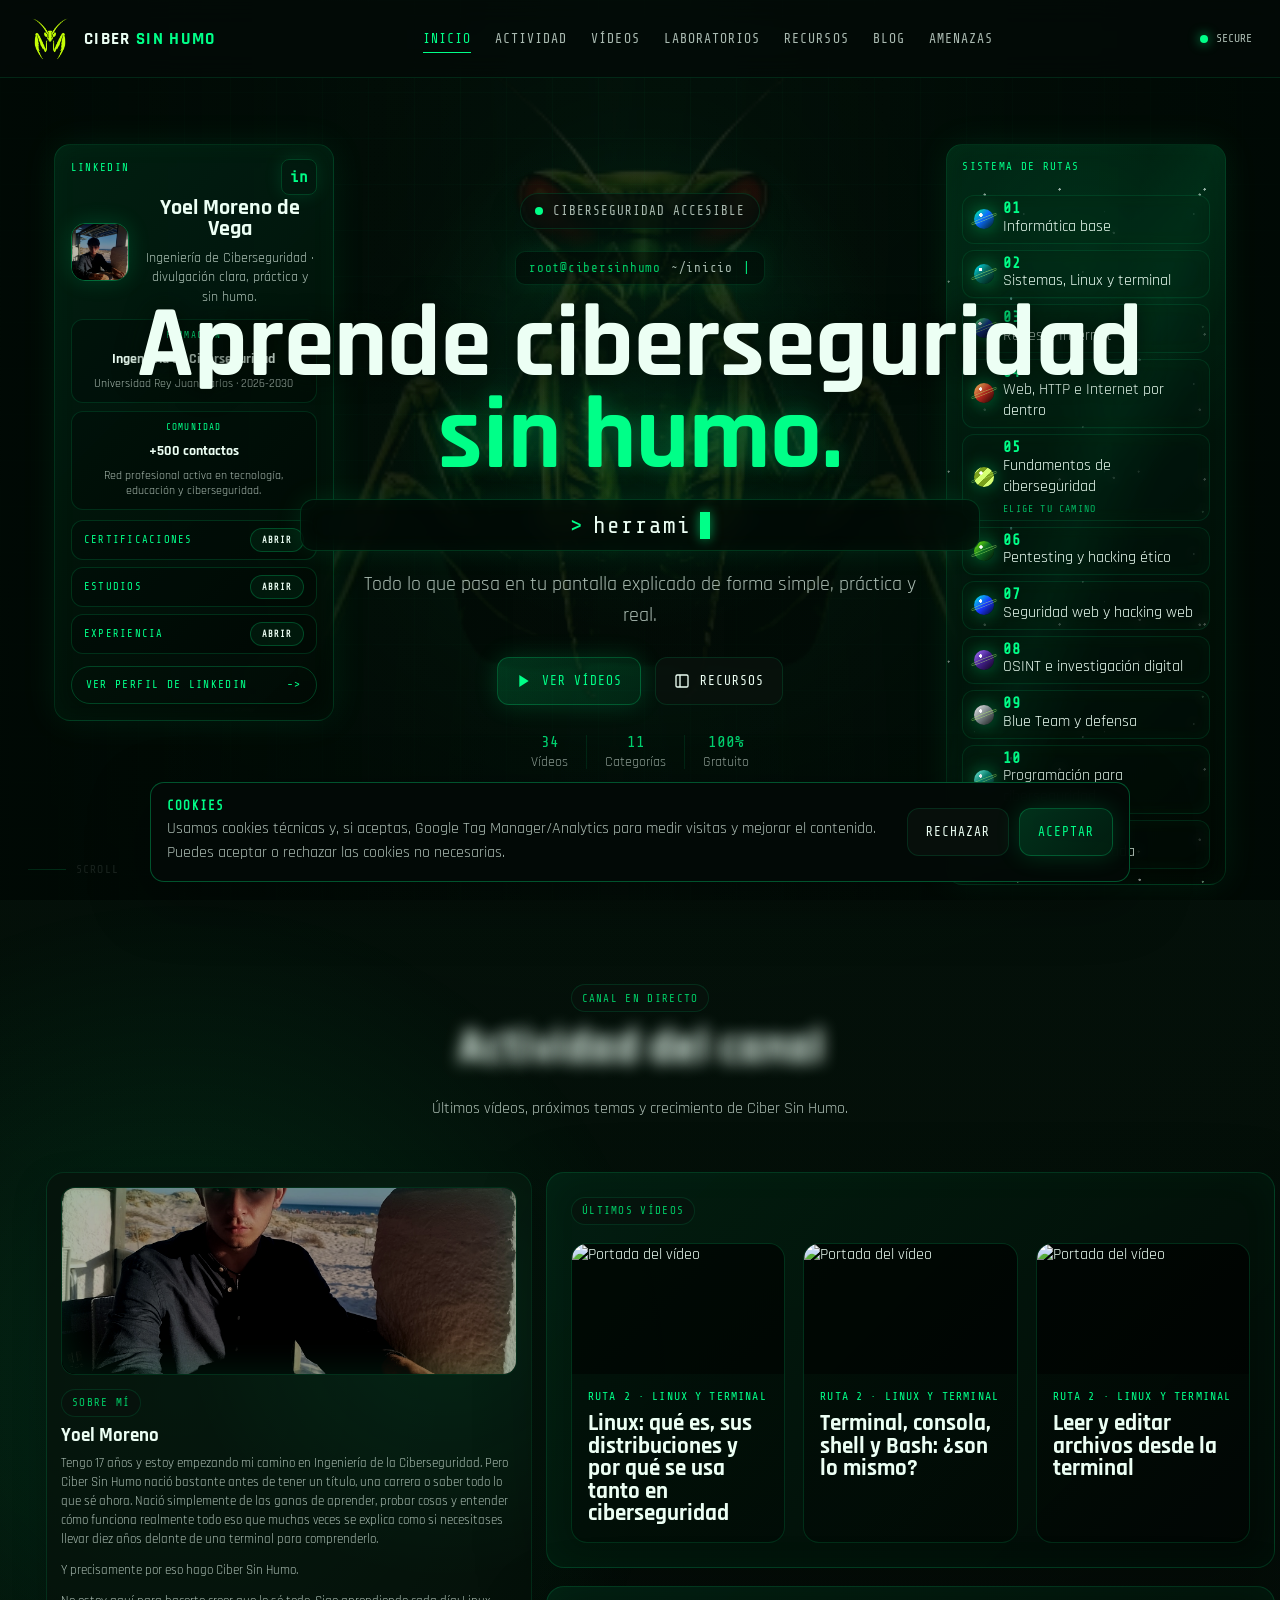
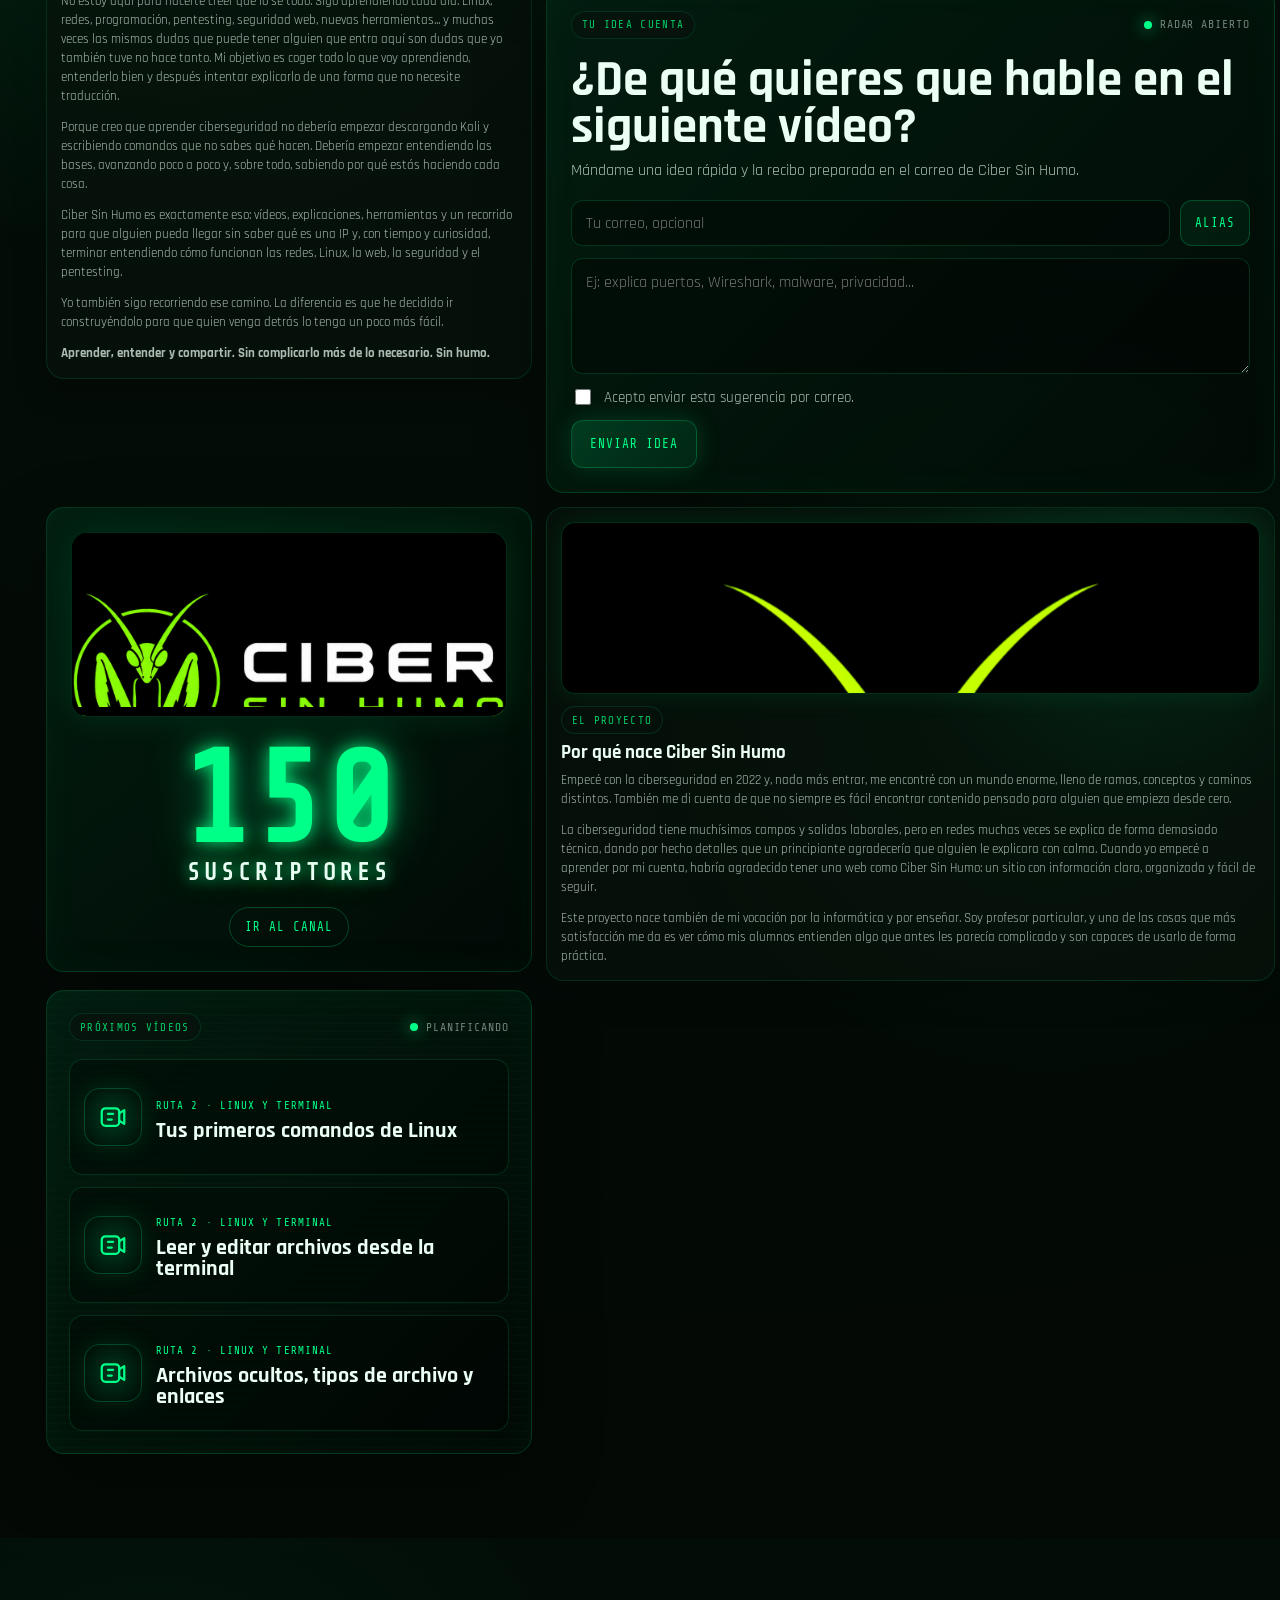
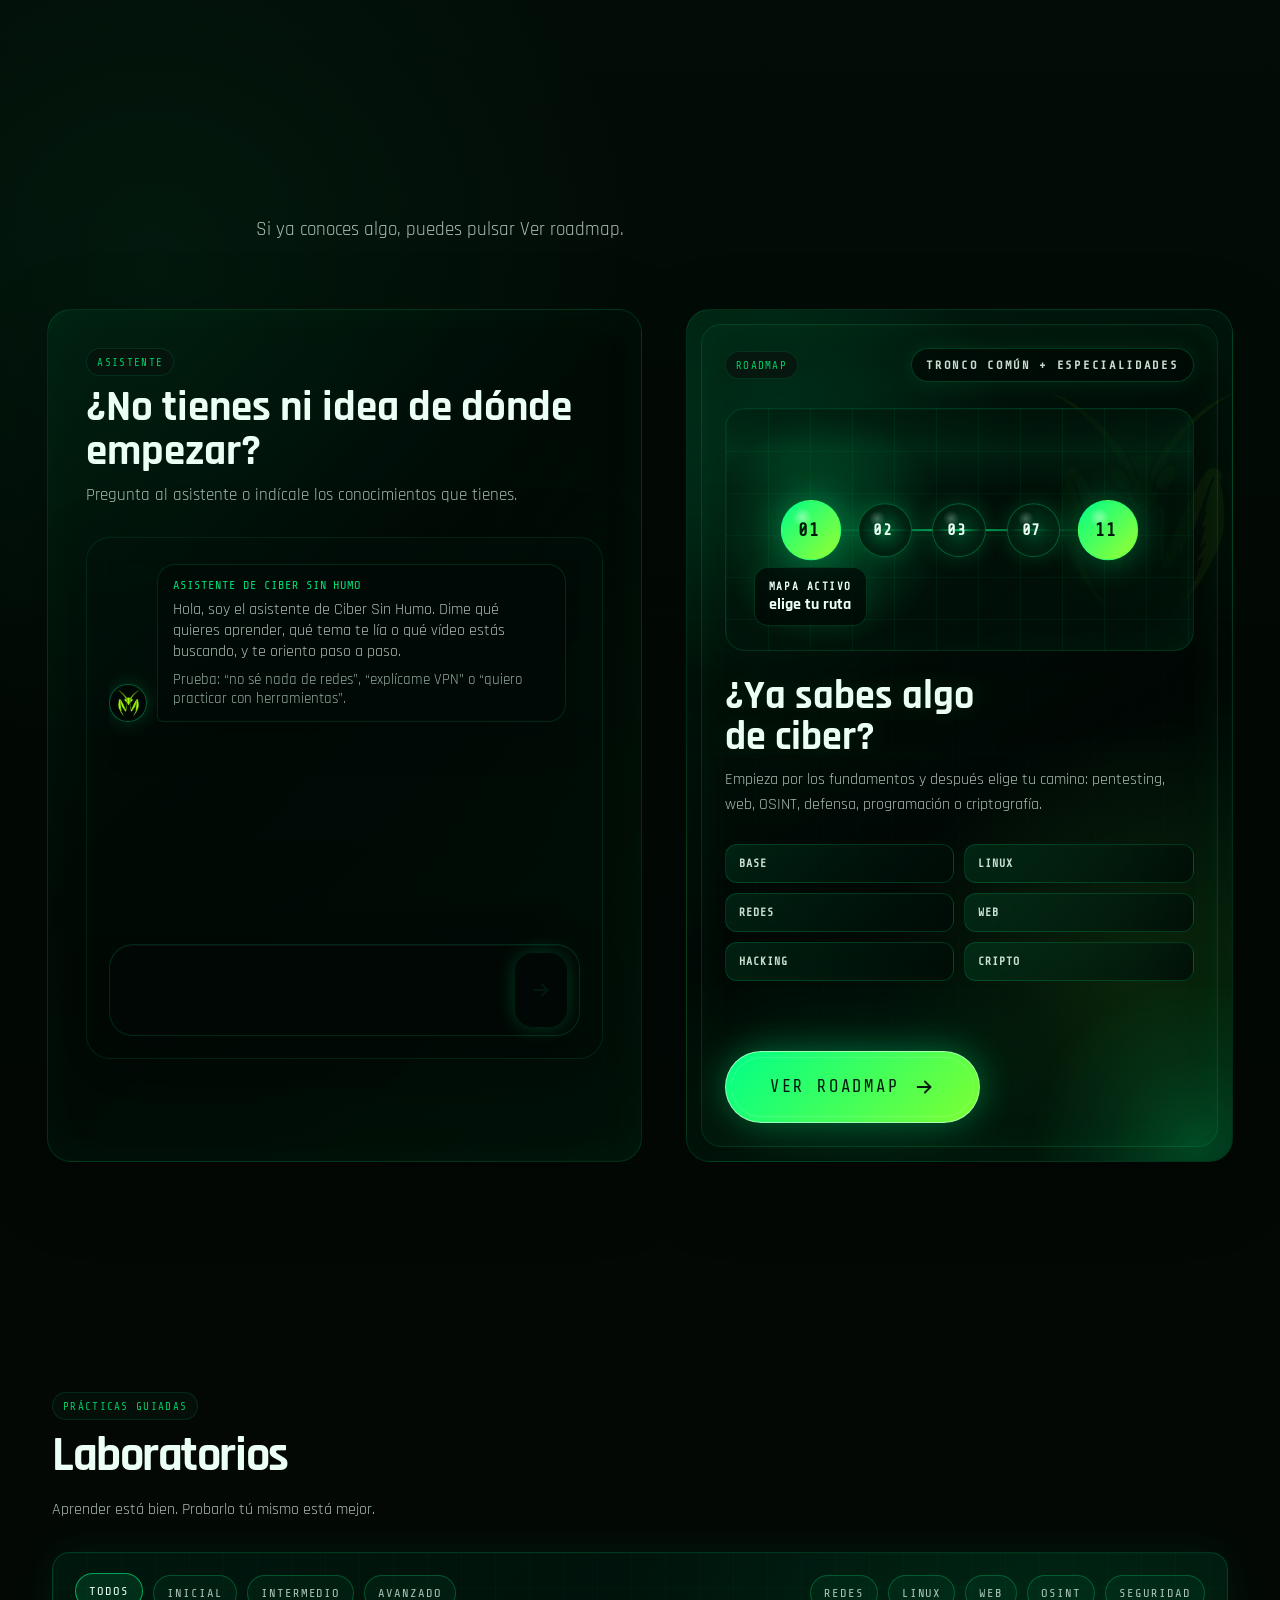
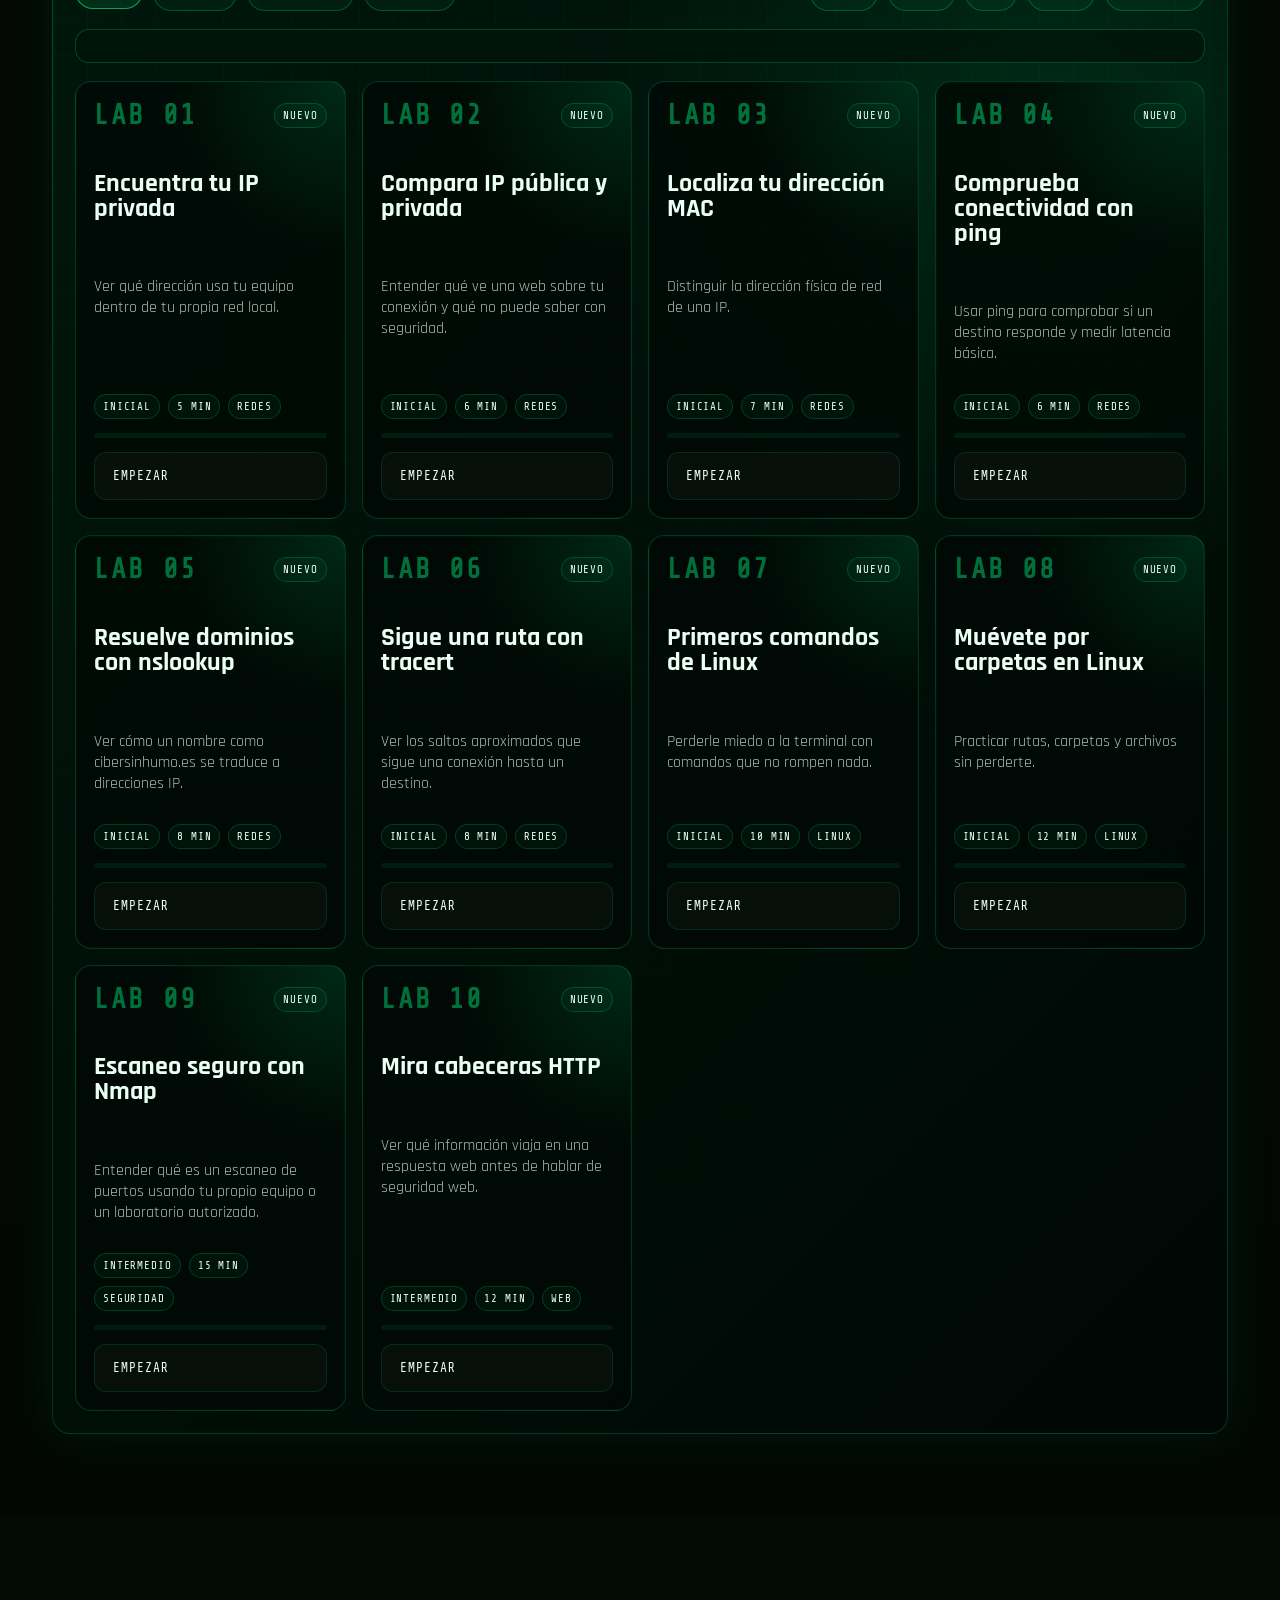
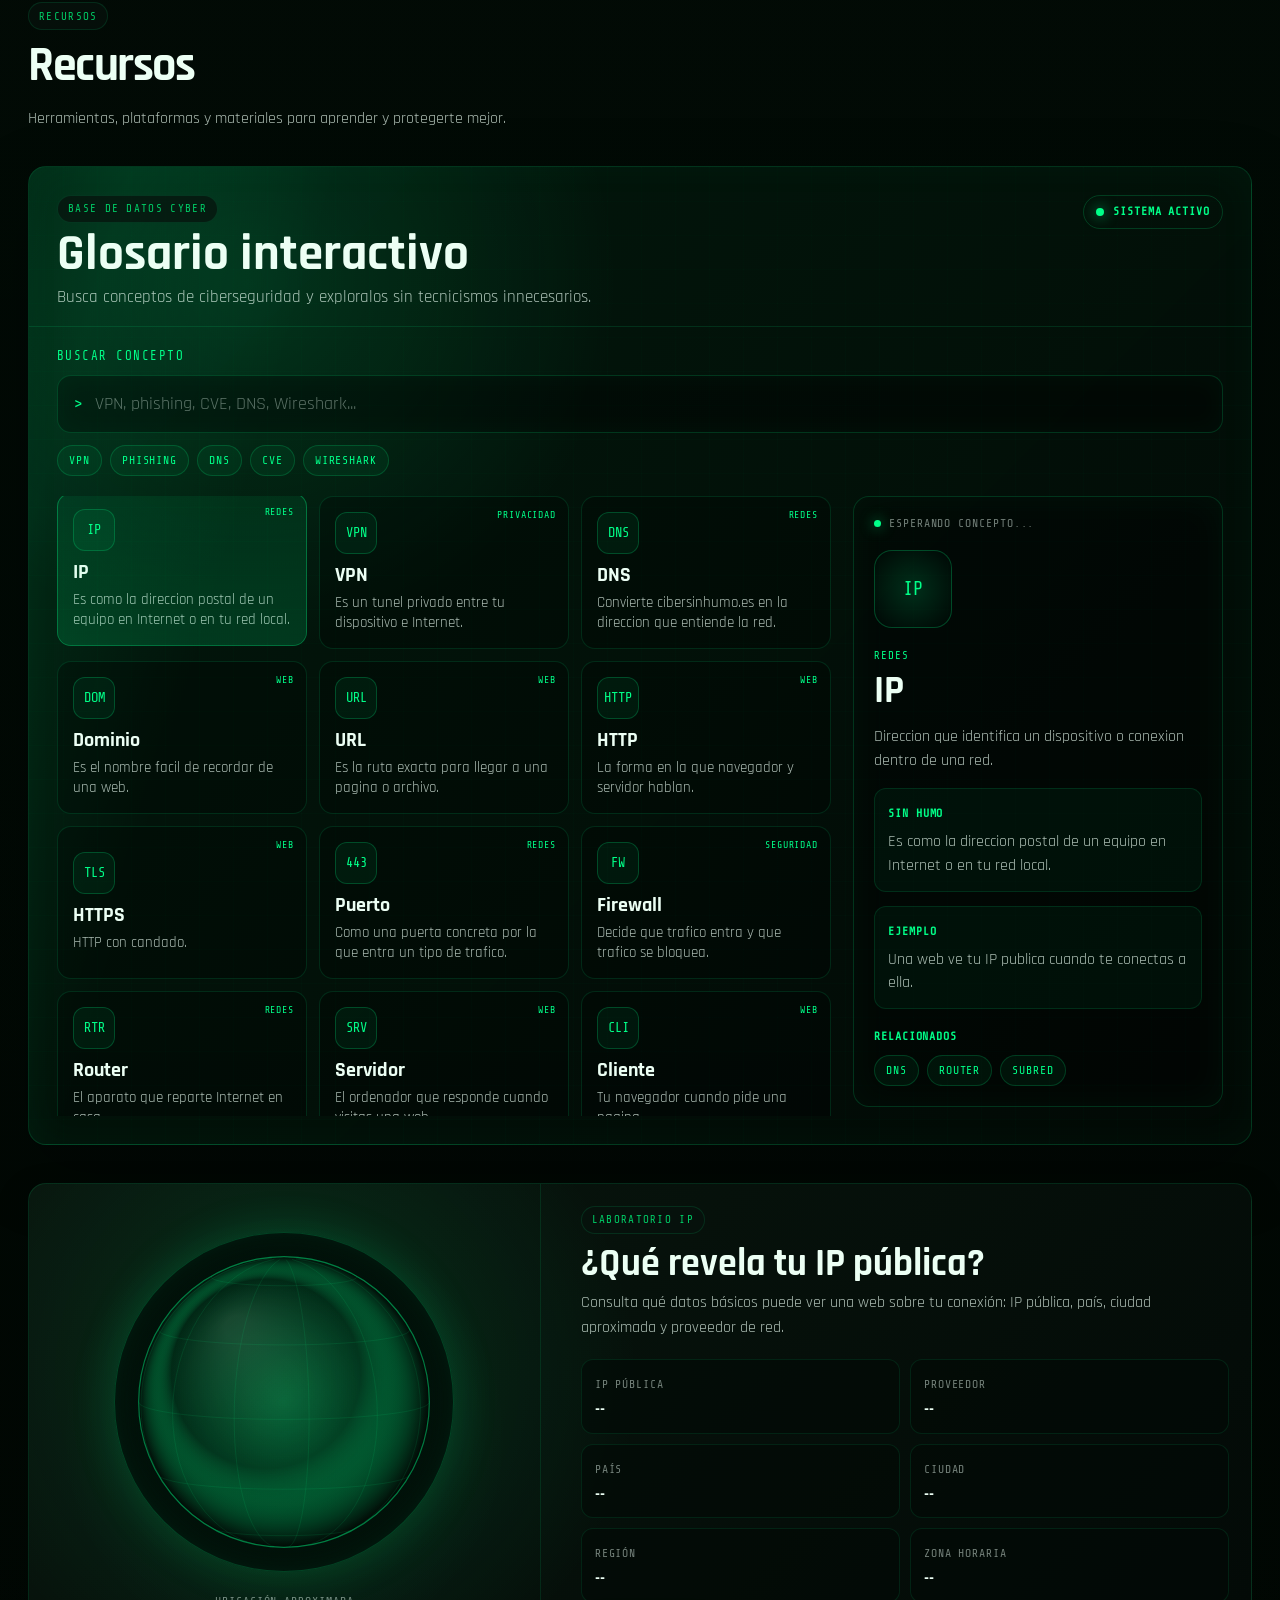
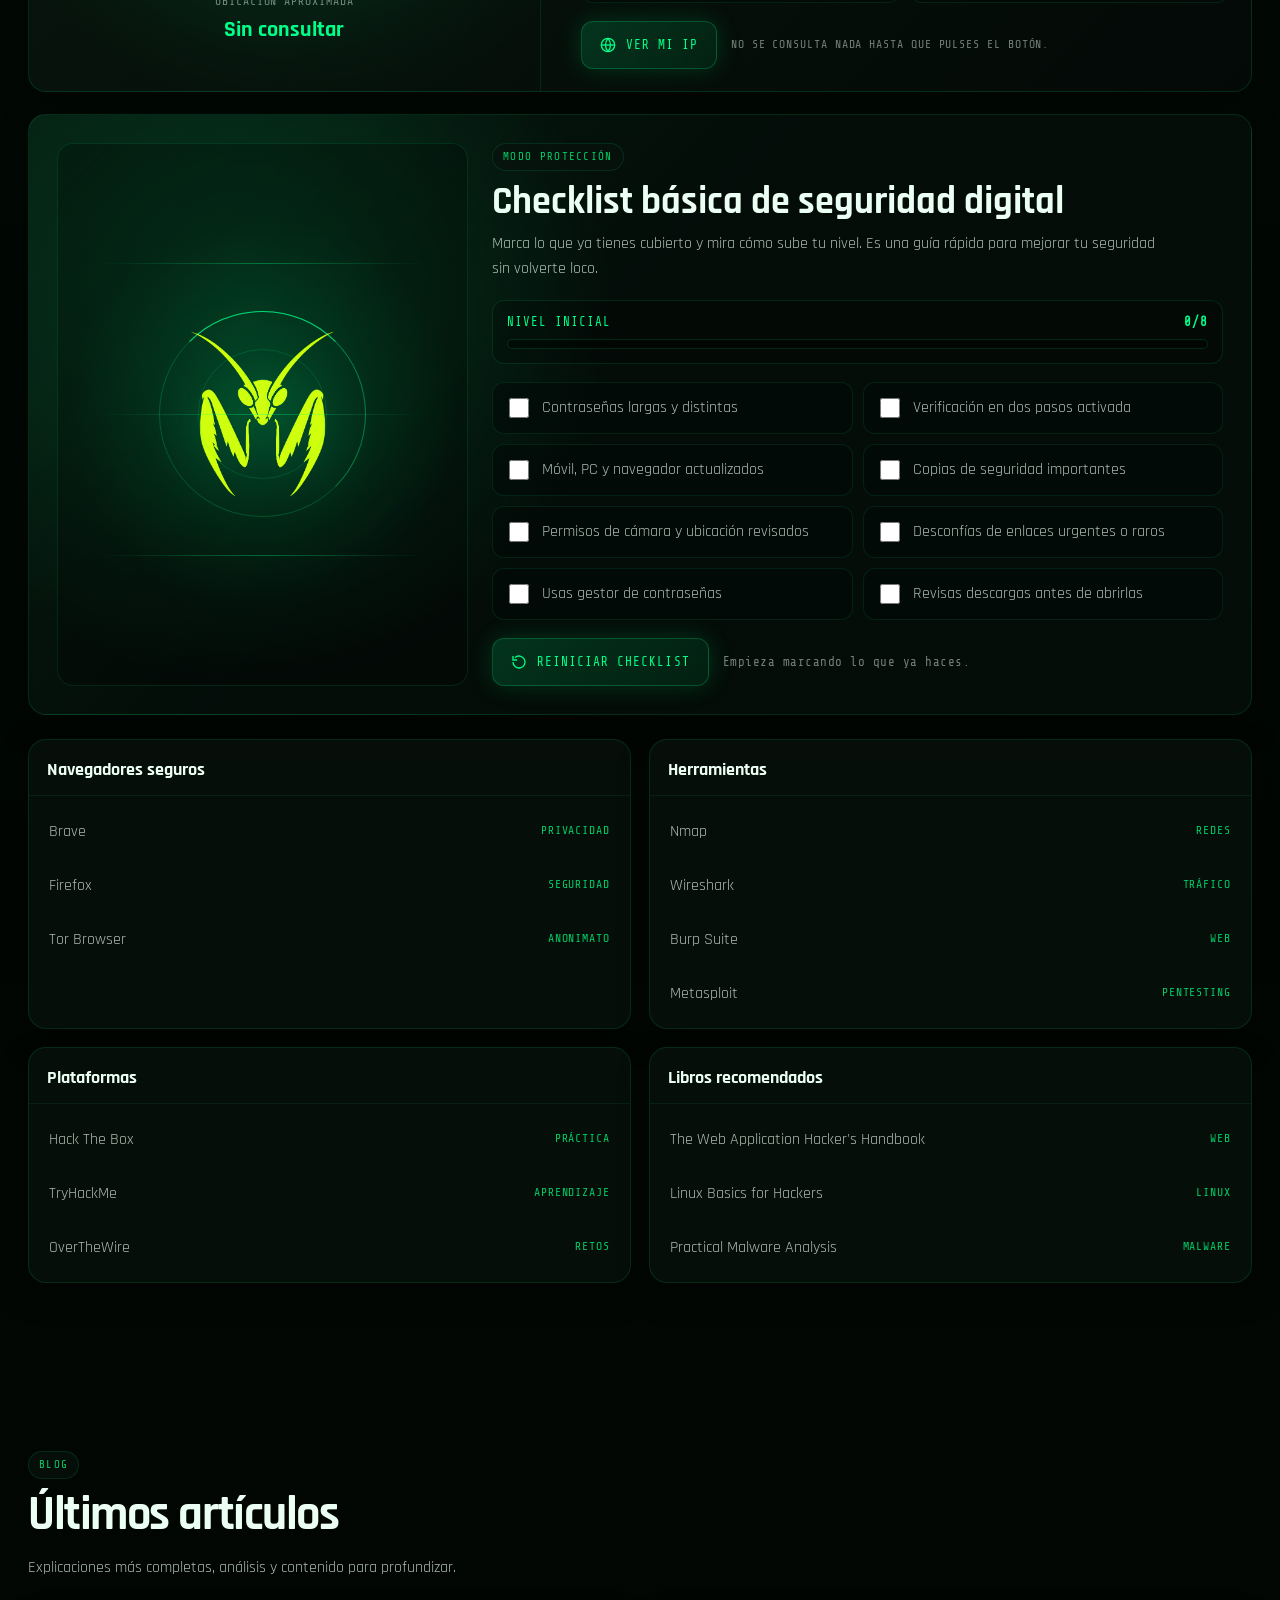
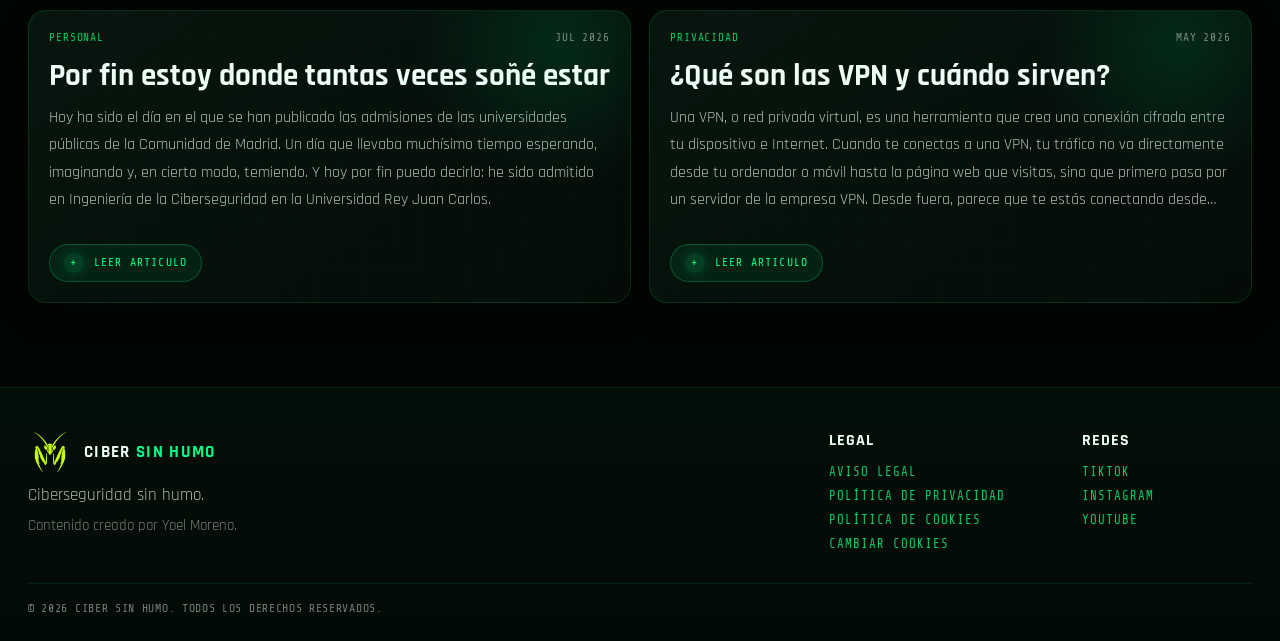
==== index.html @ 65257baf "Refresh roadmap script cache" ====
<!DOCTYPE html>
<html lang="es">
<head>
  <meta charset="UTF-8">
  <meta charset="UTF-8">
  <meta name="viewport" content="width=device-width, initial-scale=1.0">
  <title>Ciber Sin Humo · Ciberseguridad</title>
  <meta name="description" content="Ciber Sin Humo es un proyecto para aprender ciberseguridad desde cero con vídeos, laboratorios, roadmap, recursos y explicaciones claras sobre redes, Linux, web, privacidad y ataques reales.">
  <meta property="og:description" content="Aprende ciberseguridad desde cero con vídeos, laboratorios, roadmap, recursos y explicaciones claras. Sin humo.">
  <meta name="twitter:description" content="Aprende ciberseguridad desde cero con vídeos, laboratorios, roadmap, recursos y explicaciones claras. Sin humo.">
  <link rel="icon" type="image/x-icon" href="/favicon.ico?v=3">
  <link rel="icon" type="image/png" sizes="512x512" href="/favicon-cibersinhumo.png?v=3">
  <link rel="icon" type="image/png" sizes="192x192" href="/favicon-192.png?v=3">
  <link rel="apple-touch-icon" href="/apple-touch-icon.png?v=3">
  <meta property="og:image" content="https://www.cibersinhumo.es/favicon-cibersinhumo.png?v=3">
  <meta name="twitter:image" content="https://www.cibersinhumo.es/favicon-cibersinhumo.png?v=3">
  <link rel="stylesheet" href="style.css?v=145">
  <link href="https://fonts.googleapis.com/css2?family=Share+Tech+Mono&family=Rajdhani:wght@400;600;700&display=swap" rel="stylesheet">
</head>
<body data-cookie-banner="enabled" data-gtm-id="GTM-5VSRHPV2">

<canvas id="matrix"></canvas>

<header class="navbar">
  <div class="logo">
    <img src="logo-cibersinhumo-transparent.png?v=1" alt="Ciber Sin Humo" class="logo-img">
    <span class="logo-text">CIBER <span class="logo-accent">SIN HUMO</span></span>
  </div>
  <nav>
    <a href="#inicio" class="nav-link">Inicio</a>
    <a href="#canal" class="nav-link">Actividad</a>
    <a href="#videos" class="nav-link">Vídeos</a>
    <a href="#laboratorios" class="nav-link">Laboratorios</a>
    <a href="#recursos" class="nav-link">Recursos</a>
    <a href="#blog" class="nav-link">Blog</a>
    <a href="amenazas.html" class="nav-link">Amenazas</a>
  </nav>
  <div class="nav-status">
    <span class="status-dot"></span>
    <span class="status-text">SECURE</span>
  </div>
</header>

<section class="hero" id="inicio">
  <div class="hero-grid-overlay"></div>
  <div class="mantis-bg">
    <img src="mantis.png" alt="" class="mantis-bg-img">
  </div>
  <div class="hero-vignette"></div>

  <div class="hero-side hero-side-left">
    <div class="hero-linkedin-panel linkedin-profile-widget">
      <div class="linkedin-profile-top">
        <span class="hud-kicker">LinkedIn</span>
      </div>

      <div class="linkedin-profile-main">
        <img class="linkedin-profile-photo" src="yoel-sobre-mi.jpeg" alt="Yoel Moreno de Vega">
        <div>
          <strong>Yoel Moreno de Vega</strong>
          <p>Ingenier&iacute;a de Ciberseguridad &middot; divulgaci&oacute;n clara, pr&aacute;ctica y sin humo.</p>
        </div>
      </div>

      <div class="linkedin-profile-grid linkedin-profile-grid-single">
        <div>
          <span>Formaci&oacute;n</span>
          <strong>Ingenier&iacute;a de Ciberseguridad</strong>
          <small>Universidad Rey Juan Carlos &middot; 2026-2030</small>
        </div>
        <div>
          <span>Comunidad</span>
          <strong>+500 contactos</strong>
          <small>Red profesional activa en tecnolog&iacute;a, educaci&oacute;n y ciberseguridad.</small>
        </div>
      </div>

      <div class="linkedin-profile-details">
        <details>
          <summary><span>Certificaciones</span><b class="detail-toggle-label"><span class="open-label">Abrir</span><span class="close-label">Cerrar</span></b></summary>
          <ul>
            <li>Certificado Ciberseguridad y Hacking &Eacute;tico &middot; BIG school &middot; mar 2026</li>
            <li>Certificado Alem&aacute;n Nivel B1 &middot; Escuela Oficial de Idiomas &middot; jun 2025</li>
            <li>Webinar Especialista en Honeypots y Sistemas de Decepci&oacute;n &middot; SEGURIDAD SI &middot; jun 2025</li>
            <li>Nivel A2 Alem&aacute;n &middot; EOI EL ESPINILLO &middot; jun 2024</li>
            <li>First Certificate in English &middot; Cambridge University Press &amp; Assessment English &middot; may 2024</li>
            <li>Networking Basics &middot; Cisco</li>
            <li>Introduction to Generative AI &middot; Google Cloud Education &middot; ago 2024</li>
            <li>Cisco Introduction to Cybersecurity in English &middot; Cisco</li>
            <li>Python Intermediate &middot; Sololearn</li>
            <li>Introducci&oacute;n a C &middot; curso</li>
            <li>NDG Linux Essentials Espa&ntilde;ol 0224 cga &middot; curso</li>
          </ul>
        </details>
        <details>
          <summary><span>Estudios</span><b class="detail-toggle-label"><span class="open-label">Abrir</span><span class="close-label">Cerrar</span></b></summary>
          <ul>
            <li>Educaci&oacute;n Secundaria Obligatoria</li>
            <li>Bachillerato de Ciencias</li>
            <li>Ingenier&iacute;a de Ciberseguridad &middot; URJC (2026-2030)</li>
          </ul>
        </details>
        <details>
          <summary><span>Experiencia</span><b class="detail-toggle-label"><span class="open-label">Abrir</span><span class="close-label">Cerrar</span></b></summary>
          <ul>
            <li>Sprinter</li>
            <li>Profesor particular</li>
            <li>Divulgador en Ciber Sin Humo</li>
          </ul>
        </details>
      </div>

      <a class="linkedin-profile-footer" href="https://es.linkedin.com/in/yoel-moreno-de-vega-3290352a8" target="_blank" rel="noopener">
        <span>Ver perfil de LinkedIn</span>
        <span aria-hidden="true">-&gt;</span>
      </a>
    </div>
  </div>
  <div class="hero-side hero-side-right">
    <div class="hero-hud hero-hud-right hero-routes-card">
      <span class="hud-kicker">sistema de rutas</span>
      <div class="route-mini-list">
        <button type="button" data-hero-route="informatica-base"><span class="route-planet route-planet-1"></span><strong>01</strong> Informática base</button>
        <button type="button" data-hero-route="linux-sistemas"><span class="route-planet route-planet-2"></span><strong>02</strong> Sistemas, Linux y terminal</button>
        <button type="button" data-hero-route="redes-desde-cero"><span class="route-planet route-planet-3"></span><strong>03</strong> Redes e Internet</button>
        <button type="button" data-hero-route="como-funciona-web"><span class="route-planet route-planet-4"></span><strong>04</strong> Web, HTTP e Internet por dentro</button>
        <button type="button" data-hero-route="fundamentos-ciber"><span class="route-planet route-planet-5"></span><strong>05</strong> Fundamentos de ciberseguridad</button>
        <button type="button" data-hero-route="hacking-pentesting"><span class="route-planet route-planet-6"></span><strong>06</strong> Pentesting y hacking ético</button>
        <button type="button" data-hero-route="hacking-web"><span class="route-planet route-planet-7"></span><strong>07</strong> Seguridad web y hacking web</button>
        <button type="button" data-hero-route="casos-reales"><span class="route-planet route-planet-8"></span><strong>08</strong> OSINT e investigación digital</button>
        <button type="button" data-hero-route="defensa-siguiente-paso"><span class="route-planet route-planet-9"></span><strong>09</strong> Blue Team y defensa</button>
        <button type="button" data-hero-route="programacion-hacking"><span class="route-planet route-planet-10"></span><strong>10</strong> Programación para ciberseguridad</button>
        <button type="button" data-hero-route="criptografia"><span class="route-planet route-planet-11"></span><strong>11</strong> Criptografía aplicada</button>
      </div>
    </div>
  </div>

  <div class="hero-content">
    <div class="hero-badge">
      <span class="badge-dot"></span>
      <span>Ciberseguridad accesible</span>
    </div>

    <div class="hero-terminal-line" aria-hidden="true">
      <span>root@cibersinhumo</span>
      <span class="terminal-path">~/inicio</span>
      <span class="terminal-caret">|</span>
    </div>

    <h1 class="hero-title">
      <span>Aprende ciberseguridad</span>
      <span class="hero-accent">sin humo.</span>
    </h1>

    <div class="hero-typewriter" aria-live="polite">
      <span class="type-prefix">&gt;</span>
      <span id="hero-typewriter" data-phrases="phishing sin miedo|privacidad sin postureo|ataques explicados claro|herramientas paso a paso">phishing sin miedo</span>
      <span class="type-cursor" aria-hidden="true"></span>
    </div>

    <p class="hero-subtitle">Todo lo que pasa en tu pantalla explicado de forma simple, práctica y real.</p>

    <div class="buttons">
      <a href="#videos" class="btn btn-primary">
        <svg width="16" height="16" viewBox="0 0 24 24" fill="currentColor"><polygon points="5,3 19,12 5,21"/></svg>
        Ver vídeos
      </a>
      <a href="#recursos" class="btn btn-secondary">
        <svg width="16" height="16" viewBox="0 0 24 24" fill="none" stroke="currentColor" stroke-width="2"><rect x="3" y="3" width="18" height="18" rx="2"/><line x1="9" y1="3" x2="9" y2="21"/></svg>
        Recursos
      </a>
    </div>

    <div class="hero-stats">
      <div class="stat">
        <span class="stat-num" id="youtube-videos-count">34</span>
        <span class="stat-label">Vídeos</span>
      </div>
      <div class="stat-divider"></div>
      <div class="stat">
        <span class="stat-num">11</span>
        <span class="stat-label">Categorías</span>
      </div>
      <div class="stat-divider"></div>
      <div class="stat">
        <span class="stat-num">100%</span>
        <span class="stat-label">Gratuito</span>
      </div>
    </div>
  </div>

  <div class="scroll-indicator">
    <div class="scroll-line"></div>
    <span>scroll</span>
  </div>
</section>



<section class="section channel-section" id="canal">
  <div class="section-inner">
    <div class="section-header channel-header">
      <span class="section-tag">canal en directo</span>
      <h2 class="section-title">Actividad del canal</h2>
      <p class="section-desc">Últimos vídeos, próximos temas y crecimiento de Ciber Sin Humo.</p>
    </div>

    <div class="channel-dashboard channel-dashboard-expanded">
      <div class="channel-column channel-column-about">
        <aside class="about-card about-personal activity-side-card activity-about-card">
                <div class="about-photo-frame">
                  <img src="yoel-sobre-mi.jpeg" alt="Foto de Yoel Moreno" class="about-photo" loading="lazy">
                </div>
                <div class="about-copy">
                  <span class="section-tag">sobre mí</span>
                  <h3>Yoel Moreno</h3>
                  <p>Tengo 17 años y estoy empezando mi camino en Ingeniería de la Ciberseguridad. Pero Ciber Sin Humo nació bastante antes de tener un título, una carrera o saber todo lo que sé ahora. Nació simplemente de las ganas de aprender, probar cosas y entender cómo funciona realmente todo eso que muchas veces se explica como si necesitases llevar diez años delante de una terminal para comprenderlo.</p>
                  <p>Y precisamente por eso hago Ciber Sin Humo.</p>
                  <p>No estoy aquí para hacerte creer que lo sé todo. Sigo aprendiendo cada día: Linux, redes, programación, pentesting, seguridad web, nuevas herramientas... y muchas veces las mismas dudas que puede tener alguien que entra aquí son dudas que yo también tuve no hace tanto. Mi objetivo es coger todo lo que voy aprendiendo, entenderlo bien y después intentar explicarlo de una forma que no necesite traducción.</p>
                  <p>Porque creo que aprender ciberseguridad no debería empezar descargando Kali y escribiendo comandos que no sabes qué hacen. Debería empezar entendiendo las bases, avanzando poco a poco y, sobre todo, sabiendo por qué estás haciendo cada cosa.</p>
                  <p>Ciber Sin Humo es exactamente eso: vídeos, explicaciones, herramientas y un recorrido para que alguien pueda llegar sin saber qué es una IP y, con tiempo y curiosidad, terminar entendiendo cómo funcionan las redes, Linux, la web, la seguridad y el pentesting.</p>
                  <p>Yo también sigo recorriendo ese camino. La diferencia es que he decidido ir construyéndolo para que quien venga detrás lo tenga un poco más fácil.</p>
                  <p><strong>Aprender, entender y compartir. Sin complicarlo más de lo necesario. Sin humo.</strong></p>
                </div>
              </aside>
      </div>

      <div class="channel-column channel-column-left">
      <div class="channel-panel channel-latest-card">
        <div class="channel-card-top">
          <span class="section-tag">Últimos vídeos</span>
        </div>
        <div class="latest-video-list" id="youtube-latest-videos">
          <a class="latest-video-card" href="https://www.youtube.com/watch?v=dp8vyvcoSMs&t=8s" target="_blank" rel="noopener">
            <img src="https://i.ytimg.com/vi/dp8vyvcoSMs/hqdefault.jpg" alt="Portada del vídeo" loading="lazy">
            <span><small>Ruta 2 · Linux y terminal</small><strong>Linux: qué es, sus distribuciones y por qué se usa tanto en ciberseguridad</strong></span>
          </a>
          <a class="latest-video-card" href="https://www.youtube.com/watch?v=a8zRRt7Yvvs" target="_blank" rel="noopener">
            <img src="https://i.ytimg.com/vi/a8zRRt7Yvvs/hqdefault.jpg" alt="Portada del vídeo" loading="lazy">
            <span><small>Ruta 2 · Linux y terminal</small><strong>Terminal, consola, shell y Bash: ¿son lo mismo?</strong></span>
          </a>
          <a class="latest-video-card" href="https://youtu.be/HaJgRV1deBE" target="_blank" rel="noopener">
            <img src="https://i.ytimg.com/vi/HaJgRV1deBE/hqdefault.jpg" alt="Portada del vídeo" loading="lazy">
            <span><small>Ruta 2 · Linux y terminal</small><strong>Leer y editar archivos desde la terminal</strong></span>
          </a>
        </div>
      </div>

      <div class="channel-panel channel-suggestion-card">
        <div class="channel-card-top">
          <span class="section-tag">tu idea cuenta</span>
          <span class="channel-live-dot"><i></i>radar abierto</span>
        </div>
        <div class="channel-suggestion-copy">
          <h3>¿De qué quieres que hable en el siguiente vídeo?</h3>
          <p>Mándame una idea rápida y la recibo preparada en el correo de Ciber Sin Humo.</p>
        </div>
        <form class="channel-suggestion-form" data-email="mantislabs.es@gmail.com">
          <div class="channel-form-row">
            <input type="email" name="correo" placeholder="Tu correo, opcional">
            <button type="button" class="channel-alias-btn">Alias</button>
          </div>
          <textarea name="mensaje" rows="4" placeholder="Ej: explica puertos, Wireshark, malware, privacidad..."></textarea>
          <label class="channel-form-check">
            <input type="checkbox" required>
            <span>Acepto enviar esta sugerencia por correo.</span>
          </label>
          <div class="channel-form-actions">
            <button type="submit" class="btn btn-primary">Enviar idea</button>
            <span class="channel-suggestion-status" aria-live="polite"></span>
          </div>
        </form>
      </div>
      </div>

      <div class="channel-column channel-column-right">
      <aside class="channel-panel channel-stats-card">
        <div class="channel-brand-image" aria-hidden="true">
          <img src="channel-brand-banner.png?v=1" alt="">
        </div>
        <div class="subscriber-dashboard subscriber-simple">
          <div class="subscriber-hero" aria-label="Suscriptores del canal">
            <strong><span id="youtube-subs-spotlight">150</span></strong>
            <span>suscriptores</span>
            <a class="channel-link" href="https://www.youtube.com/@cibersinhumo" target="_blank" rel="noopener">Ir al canal</a>
          </div>
        </div>
      </aside>

      <div class="channel-panel channel-main-card">
        <div class="channel-scanline" aria-hidden="true"></div>
        <div class="channel-card-top">
          <span class="section-tag">próximos vídeos</span>
          <span class="channel-live-dot"><i></i>planificando</span>
        </div>
        <div class="upcoming-grid">
          <article class="upcoming-video is-hot">
            <div class="upcoming-icon"><svg viewBox="0 0 24 24" aria-hidden="true"><rect x="3" y="5" width="14" height="14" rx="3"></rect><path d="m17 9 4-2.5v11L17 15"></path><path d="M8 9.5h4"></path><path d="M8 14h3"></path></svg></div>
            <div>
              <span>Ruta 2 · Linux y terminal</span>
              <h3>Tus primeros comandos de Linux</h3>
            </div>
          </article>
          <article class="upcoming-video">
            <div class="upcoming-icon"><svg viewBox="0 0 24 24" aria-hidden="true"><rect x="3" y="5" width="14" height="14" rx="3"></rect><path d="m17 9 4-2.5v11L17 15"></path><path d="M8 9.5h4"></path><path d="M8 14h3"></path></svg></div>
            <div>
              <span>Ruta 2 · Linux y terminal</span>
              <h3>Leer y editar archivos desde la terminal</h3>
            </div>
          </article>
          <article class="upcoming-video">
            <div class="upcoming-icon"><svg viewBox="0 0 24 24" aria-hidden="true"><rect x="3" y="5" width="14" height="14" rx="3"></rect><path d="m17 9 4-2.5v11L17 15"></path><path d="M8 9.5h4"></path><path d="M8 14h3"></path></svg></div>
            <div>
              <span>Ruta 2 · Linux y terminal</span>
              <h3>Archivos ocultos, tipos de archivo y enlaces</h3>
            </div>
          </article>
        </div>
      </div>
      </div>

      <div class="channel-column channel-column-project">
        <aside class="about-card about-project activity-side-card activity-project-card">
                <div class="about-project-mark" aria-hidden="true">
                  <img src="logo-cibersinhumo-transparent.png?v=1" alt="">
                </div>
                <div class="about-copy">
                  <span class="section-tag">el proyecto</span>
                  <h3>Por qué nace Ciber Sin Humo</h3>
                  <p>Empecé con la ciberseguridad en 2022 y, nada más entrar, me encontré con un mundo enorme, lleno de ramas, conceptos y caminos distintos. También me di cuenta de que no siempre es fácil encontrar contenido pensado para alguien que empieza desde cero.</p>
                  <p>La ciberseguridad tiene muchísimos campos y salidas laborales, pero en redes muchas veces se explica de forma demasiado técnica, dando por hecho detalles que un principiante agradecería que alguien le explicara con calma. Cuando yo empecé a aprender por mi cuenta, habría agradecido tener una web como Ciber Sin Humo: un sitio con información clara, organizada y fácil de seguir.</p>
                  <p>Este proyecto nace también de mi vocación por la informática y por enseñar. Soy profesor particular, y una de las cosas que más satisfacción me da es ver cómo mis alumnos entienden algo que antes les parecía complicado y son capaces de usarlo de forma práctica.</p>
                </div>
              </aside>
      </div>
    </div>
  </div>
</section>

<section class="section video-roadmap-section" id="videos">
  <div class="section-inner">
    <div class="section-header video-roadmap-header" data-video-title>
      <h2 class="section-title">Vídeos: habla con el asistente y descubre dónde debes empezar</h2>
      <p class="section-desc">Si ya conoces algo, puedes pulsar Ver roadmap.</p>
    </div>

    <div class="roadmap-assistant" id="roadmap-assistant">
      <div class="assistant-orbit" aria-hidden="true"></div>
      <div class="assistant-chat-side">
        <div class="assistant-intro-copy">
          <span class="section-tag">asistente</span>
          <h3>&iquest;No tienes ni idea de d&oacute;nde empezar?</h3>
          <p>Pregunta al asistente o ind&iacute;cale los conocimientos que tienes.</p>
        </div>
        <div class="assistant-chat">
          <div class="assistant-output" id="roadmap-assistant-output" aria-live="polite"></div>
          <form class="assistant-form" id="roadmap-assistant-form">
            <input id="roadmap-assistant-input" type="text" placeholder="" aria-label="Escribe tu duda" autocomplete="off">
            <button type="submit" aria-label="Enviar mensaje"><svg viewBox="0 0 24 24" aria-hidden="true"><path d="M5 12h14"></path><path d="m13 6 6 6-6 6"></path></svg></button>
          </form>
        </div>
      </div>
      <aside class="roadmap-cta-side roadmap-cta-side-polished">
        <div class="roadmap-cta-grid" aria-hidden="true"></div>
        <div class="roadmap-cta-watermark" aria-hidden="true">
          <img src="logo-cibersinhumo-transparent.png?v=1" alt="">
        </div>
        <div class="roadmap-cta-topline">
          <span class="section-tag">Roadmap</span>
          <span class="roadmap-cta-count">Tronco común + especialidades</span>
        </div>
        <div class="roadmap-cta-map" aria-hidden="true">
          <div class="roadmap-cta-path">
            <span class="roadmap-node node-main">01</span>
            <span class="roadmap-node">02</span>
            <span class="roadmap-node">03</span>
            <span class="roadmap-node">07</span>
            <span class="roadmap-node node-final">11</span>
          </div>
          <div class="roadmap-cta-scanline"></div>
          <div class="roadmap-cta-mini-card">
            <span>Mapa activo</span>
            <strong>elige tu ruta</strong>
          </div>
        </div>
        <div class="roadmap-cta-copy">
          <h3>&iquest;Ya sabes algo de ciber?</h3>
          <p>Empieza por los fundamentos y después elige tu camino: pentesting, web, OSINT, defensa, programación o criptografía.</p>
        </div>
        <div class="roadmap-cta-routes" aria-label="Resumen del roadmap">
          <span>Base</span>
          <span>Linux</span>
          <span>Redes</span>
          <span>Web</span>
          <span>Hacking</span>
          <span>Cripto</span>
        </div>
        <button class="assistant-skip roadmap-cta-button" type="button" data-roadmap-scroll>
          <span>Ver roadmap</span>
          <svg viewBox="0 0 24 24" aria-hidden="true"><path d="M5 12h14"></path><path d="m13 6 6 6-6 6"></path></svg>
        </button>
      </aside>
    </div>

    <div class="continue-card" id="roadmap-continue" hidden></div>

    <div class="roadmap-panels-zone" id="roadmap-panels">
      <div class="roadmap-mode-topbar">
        <button class="route-back roadmap-chat-back" type="button" data-roadmap-chat-back>
          <svg width="16" height="16" viewBox="0 0 24 24" fill="none" stroke="currentColor" stroke-width="2"><path d="m15 18-6-6 6-6"/></svg>
          Volver al chat
        </button>
      </div>
    <div class="roadmap-search-panel" id="roadmap-search-panel">
      <div class="search-radar" aria-hidden="true"><span></span></div>
      <div class="video-search-content">
        <label class="video-search-label" for="roadmap-search">Buscar en todo el roadmap</label>
        <div class="video-search-box">
          <input id="roadmap-search" type="search" placeholder="Busca Linux, Nmap, IP, phishing, SQL Injection..." autocomplete="off">
        </div>
        <div class="search-chips" aria-label="B&uacute;squedas r&aacute;pidas">
          <button type="button" data-roadmap-chip="tronco común">Tronco común</button>
          <button type="button" data-roadmap-chip="imprescindible">Imprescindible</button>
          <button type="button" data-roadmap-chip="vídeo">Vídeos</button>
          <button type="button" data-roadmap-chip="laboratorio">Labs</button>
          <button type="button" data-roadmap-chip="OSINT">OSINT</button>
        </div>
      </div>
      <div class="roadmap-search-results" id="roadmap-search-results" hidden></div>
    </div>

    <div class="roadmap-routes-head" id="roadmap-routes-head">
      <span class="section-tag">mapa de aprendizaje</span>
      <h3>Elige una ruta</h3>
      <p>Primero verás el tronco común. Después puedes saltar a la especialidad que más te interese.</p>
    </div>
    <div class="roadmap-routes" id="roadmap-routes"></div>

    <div class="roadmap-view" id="roadmap-view" hidden>
      <div class="route-topbar roadmap-route-topbar">
        <div class="route-actions-inline">
          <button class="route-back" id="roadmap-back" type="button">
            <svg width="16" height="16" viewBox="0 0 24 24" fill="none" stroke="currentColor" stroke-width="2"><path d="m15 18-6-6 6-6"/></svg>
            Volver al roadmap
          </button>
          <button class="route-back roadmap-chat-back" type="button" data-roadmap-chat-back>
            <svg width="16" height="16" viewBox="0 0 24 24" fill="none" stroke="currentColor" stroke-width="2"><path d="m15 18-6-6 6-6"/></svg>
            Volver al chat
          </button>
        </div>
        <div>
          <span class="section-tag" id="roadmap-route-level">ruta</span>
          <h3 class="route-title" id="roadmap-route-title"></h3>
          <p class="route-desc" id="roadmap-route-desc"></p>
        </div>
      </div>
      <div class="roadmap-path-shell">
        <div class="roadmap-path" id="roadmap-path"></div>
        <aside class="roadmap-detail" id="roadmap-detail">
          <span class="section-tag">selecciona un nodo</span>
          <h3>Tu siguiente paso aparecer&aacute; aqu&iacute;</h3>
          <p>Pulsa cualquier punto del camino para ver estado, requisitos, anterior, siguiente y acceso al v&iacute;deo si existe.</p>
        </aside>
      </div>
    </div>

    </div>

    <div class="roadmap-explore" id="roadmap-explore">
      <div class="roadmap-routes-head">
        <span class="section-tag">explora v&iacute;deos</span>
        <h3>Publicados y casos destacados</h3>
      </div>
      <div class="roadmap-explore-grid" id="roadmap-explore-grid"></div>
    </div>
  </div>
</section>
<section class="section labs-section" id="laboratorios">
  <div class="section-inner">
    <div class="section-header">
      <span class="section-tag">prácticas guiadas</span>
      <h2 class="section-title">Laboratorios</h2>
      <p class="section-desc">Aprender está bien. Probarlo tú mismo está mejor.</p>
    </div>

    <div class="labs-shell">
      <div class="labs-topbar">
        <div class="lab-filter-group" aria-label="Filtrar por nivel">
          <button type="button" class="lab-filter is-active" data-lab-filter="all">Todos</button>
          <button type="button" class="lab-filter" data-lab-filter="Inicial">Inicial</button>
          <button type="button" class="lab-filter" data-lab-filter="Intermedio">Intermedio</button>
          <button type="button" class="lab-filter" data-lab-filter="Avanzado">Avanzado</button>
        </div>
        <div class="lab-filter-group lab-topic-filters" aria-label="Filtrar por temática">
          <button type="button" class="lab-filter" data-lab-topic="Redes">Redes</button>
          <button type="button" class="lab-filter" data-lab-topic="Linux">Linux</button>
          <button type="button" class="lab-filter" data-lab-topic="Web">Web</button>
          <button type="button" class="lab-filter" data-lab-topic="OSINT">OSINT</button>
          <button type="button" class="lab-filter" data-lab-topic="Seguridad">Seguridad</button>
        </div>
      </div>

      <div class="lab-continue" id="lab-continue" hidden></div>
      <div class="labs-grid" id="labs-grid"></div>

      <article class="lab-panel" id="lab-panel" hidden aria-live="polite">
        <div class="lab-panel-empty">
          <span class="section-tag">selecciona un laboratorio</span>
          <h3>Elige una práctica para empezar</h3>
          <p>Los pasos se guardan solo en este navegador, sin login ni base de datos.</p>
        </div>
      </article>
    </div>
  </div>
</section>
<section class="section section-alt" id="recursos">
  <div class="section-inner">
    <div class="section-header">
      <span class="section-tag">recursos</span>
      <h2 class="section-title">Recursos</h2>
      <p class="section-desc">Herramientas, plataformas y materiales para aprender y protegerte mejor.</p>
    </div>

    <div class="cyber-glossary" id="glosario-ciber">
      <div class="glossary-shell">
        <div class="glossary-topbar">
          <div>
            <span class="section-tag">base de datos cyber</span>
            <h3>Glosario interactivo</h3>
            <p>Busca conceptos de ciberseguridad y exploralos sin tecnicismos innecesarios.</p>
          </div>
          <div class="glossary-status" aria-hidden="true">
            <span></span>
            <strong>SISTEMA ACTIVO</strong>
          </div>
        </div>
        <button class="glossary-mobile-toggle" type="button" data-glossary-toggle aria-expanded="false">
          <span>Ver glosario de terminos</span>
          <strong>+</strong>
        </button>

        <div class="glossary-console">
          <div class="glossary-search-area">
            <label for="glossary-search">Buscar concepto</label>
            <div class="glossary-search-box">
              <span>&gt;</span>
              <input id="glossary-search" type="search" autocomplete="off" placeholder="VPN, phishing, CVE, DNS, Wireshark...">
            </div>
            <div class="glossary-quick-chips" aria-label="Conceptos rapidos">
              <button type="button" data-glossary-pick="VPN">VPN</button>
              <button type="button" data-glossary-pick="Phishing">Phishing</button>
              <button type="button" data-glossary-pick="DNS">DNS</button>
              <button type="button" data-glossary-pick="CVE">CVE</button>
              <button type="button" data-glossary-pick="Wireshark">Wireshark</button>
            </div>
          </div>

          <div class="glossary-display">
            <div class="glossary-grid" id="glossary-grid"></div>
            <aside class="glossary-detail" id="glossary-detail" aria-live="polite">
              <div class="detail-bootline"><span></span><span>esperando concepto...</span></div>
              <div class="detail-icon" id="glossary-detail-icon">IP</div>
              <span class="detail-category" id="glossary-detail-category">Conceptos basicos</span>
              <h4 id="glossary-detail-title">Selecciona un termino</h4>
              <p id="glossary-detail-definition">Pulsa una tarjeta o busca arriba para abrir una explicacion clara.</p>
              <div class="detail-simple">
                <strong>Sin humo</strong>
                <p id="glossary-detail-simple">Aqui aparecera la version facil del concepto.</p>
              </div>
              <div class="detail-example">
                <strong>Ejemplo</strong>
                <p id="glossary-detail-example">Tambien veras un ejemplo practico.</p>
              </div>
              <div class="detail-related">
                <strong>Relacionados</strong>
                <div id="glossary-related"></div>
              </div>
            </aside>
          </div>
        </div>
      </div>
    </div>


    <div class="ip-tool" id="ip-tool">
      <div class="ip-orb-card" aria-hidden="true">
        <div class="ip-orb">
          <canvas id="ip-globe" width="320" height="320"></canvas>
        </div>
        <div class="ip-orb-caption">
          <span>Ubicación aproximada</span>
          <strong id="ip-country-visual">Sin consultar</strong>
        </div>
      </div>

      <div class="ip-panel">
        <span class="section-tag">laboratorio IP</span>
        <h3>¿Qué revela tu IP pública?</h3>
        <p>Consulta qué datos básicos puede ver una web sobre tu conexión: IP pública, país, ciudad aproximada y proveedor de red.</p>

        <div class="ip-data-grid">
          <div class="ip-data-item">
            <span>IP pública</span>
            <strong data-ip-field="ip">--</strong>
          </div>
          <div class="ip-data-item">
            <span>Proveedor</span>
            <strong data-ip-field="provider">--</strong>
          </div>
          <div class="ip-data-item">
            <span>País</span>
            <strong data-ip-field="country">--</strong>
          </div>
          <div class="ip-data-item">
            <span>Ciudad</span>
            <strong data-ip-field="city">--</strong>
          </div>
          <div class="ip-data-item">
            <span>Región</span>
            <strong data-ip-field="region">--</strong>
          </div>
          <div class="ip-data-item">
            <span>Zona horaria</span>
            <strong data-ip-field="timezone">--</strong>
          </div>
        </div>

        <div class="ip-actions">
          <button type="button" class="btn btn-primary" id="check-ip-btn">
            <svg width="16" height="16" viewBox="0 0 24 24" fill="none" stroke="currentColor" stroke-width="2"><circle cx="12" cy="12" r="10"/><path d="M2 12h20"/><path d="M12 2a15.3 15.3 0 0 1 0 20"/><path d="M12 2a15.3 15.3 0 0 0 0 20"/></svg>
            Ver mi IP
          </button>
          <span class="ip-status" id="ip-status">No se consulta nada hasta que pulses el botón.</span>
        </div>
      </div>
    </div>

    <div class="security-checklist" id="security-checklist">
      <div class="checklist-visual" aria-hidden="true">
        <div class="checklist-logo-orbit">
          <span class="orbit-line"></span>
          <img src="logo-cibersinhumo-transparent.png?v=1" alt="">
        </div>
        <div class="checklist-scan-lines">
          <span></span>
          <span></span>
          <span></span>
        </div>
      </div>

      <div class="checklist-content">
        <span class="section-tag">modo protección</span>
        <h3>Checklist básica de seguridad digital</h3>
        <p>Marca lo que ya tienes cubierto y mira cómo sube tu nivel. Es una guía rápida para mejorar tu seguridad sin volverte loco.</p>

        <div class="checklist-progress" aria-live="polite">
          <div class="progress-topline">
            <span id="security-score-label">Nivel inicial</span>
            <strong><span id="security-score">0</span>/8</strong>
          </div>
          <div class="progress-track"><span id="security-progress-bar"></span></div>
        </div>

        <div class="checklist-grid">
          <label class="check-item"><input type="checkbox" data-security-check><span>Contraseñas largas y distintas</span></label>
          <label class="check-item"><input type="checkbox" data-security-check><span>Verificación en dos pasos activada</span></label>
          <label class="check-item"><input type="checkbox" data-security-check><span>Móvil, PC y navegador actualizados</span></label>
          <label class="check-item"><input type="checkbox" data-security-check><span>Copias de seguridad importantes</span></label>
          <label class="check-item"><input type="checkbox" data-security-check><span>Permisos de cámara y ubicación revisados</span></label>
          <label class="check-item"><input type="checkbox" data-security-check><span>Desconfías de enlaces urgentes o raros</span></label>
          <label class="check-item"><input type="checkbox" data-security-check><span>Usas gestor de contraseñas</span></label>
          <label class="check-item"><input type="checkbox" data-security-check><span>Revisas descargas antes de abrirlas</span></label>
        </div>

        <div class="checklist-actions">
          <button type="button" class="btn btn-primary" id="reset-security-checks">
            <svg width="16" height="16" viewBox="0 0 24 24" fill="none" stroke="currentColor" stroke-width="2"><path d="M3 12a9 9 0 1 0 3-6.7"/><path d="M3 3v6h6"/></svg>
            Reiniciar checklist
          </button>
          <span id="security-check-status">Empieza marcando lo que ya haces.</span>
        </div>
      </div>
    </div>


    <div class="recursos-grid">
      <div class="recurso-group">
        <div class="recurso-group-header">
          <h3>Navegadores seguros</h3>
        </div>
        <div class="recurso-list">
          <a href="#" class="recurso-item"><span class="recurso-name">Brave</span><span class="recurso-tag">Privacidad</span></a>
          <a href="#" class="recurso-item"><span class="recurso-name">Firefox</span><span class="recurso-tag">Seguridad</span></a>
          <a href="#" class="recurso-item"><span class="recurso-name">Tor Browser</span><span class="recurso-tag">Anonimato</span></a>
        </div>
      </div>
      <div class="recurso-group">
        <div class="recurso-group-header">
          <h3>Herramientas</h3>
        </div>
        <div class="recurso-list">
          <a href="#" class="recurso-item"><span class="recurso-name">Nmap</span><span class="recurso-tag">Redes</span></a>
          <a href="#" class="recurso-item"><span class="recurso-name">Wireshark</span><span class="recurso-tag">Tráfico</span></a>
          <a href="#" class="recurso-item"><span class="recurso-name">Burp Suite</span><span class="recurso-tag">Web</span></a>
          <a href="#" class="recurso-item"><span class="recurso-name">Metasploit</span><span class="recurso-tag">Pentesting</span></a>
        </div>
      </div>
      <div class="recurso-group">
        <div class="recurso-group-header">
          <h3>Plataformas</h3>
        </div>
        <div class="recurso-list">
          <a href="#" class="recurso-item"><span class="recurso-name">Hack The Box</span><span class="recurso-tag">Práctica</span></a>
          <a href="#" class="recurso-item"><span class="recurso-name">TryHackMe</span><span class="recurso-tag">Aprendizaje</span></a>
          <a href="#" class="recurso-item"><span class="recurso-name">OverTheWire</span><span class="recurso-tag">Retos</span></a>
        </div>
      </div>
      <div class="recurso-group">
        <div class="recurso-group-header">
          <h3>Libros recomendados</h3>
        </div>
        <div class="recurso-list">
          <a href="#" class="recurso-item"><span class="recurso-name">The Web Application Hacker's Handbook</span><span class="recurso-tag">Web</span></a>
          <a href="#" class="recurso-item"><span class="recurso-name">Linux Basics for Hackers</span><span class="recurso-tag">Linux</span></a>
          <a href="#" class="recurso-item"><span class="recurso-name">Practical Malware Analysis</span><span class="recurso-tag">Malware</span></a>
        </div>
      </div>
    </div>
  </div>
</section>

<section class="section" id="blog">
  <div class="section-inner">
    <div class="section-header">
      <span class="section-tag">blog</span>
      <h2 class="section-title">Últimos artículos</h2>
      <p class="section-desc">Explicaciones más completas, análisis y contenido para profundizar.</p>
    </div>
    <div class="blog-grid" data-nosnippet>
      <article class="blog-card blog-article featured-blog" data-nosnippet>
        <div class="blog-meta">
          <span class="blog-tag">Personal</span>
          <span class="blog-date">Jul 2026</span>
        </div>
        <h3 class="blog-title">Por fin estoy donde tantas veces soñé estar</h3>
        <p>Hoy ha sido el día en el que se han publicado las admisiones de las universidades públicas de la Comunidad de Madrid. Un día que llevaba muchísimo tiempo esperando, imaginando y, en cierto modo, temiendo. Y hoy por fin puedo decirlo: he sido admitido en Ingeniería de la Ciberseguridad en la Universidad Rey Juan Carlos.</p>
        <p>Puede parecer simplemente el nombre de una carrera o una plaza en una universidad, pero para mí significa muchísimo más. Es una carrera que llevo años contemplando desde lejos, casi como quien observa un lugar al que sueña con llegar algún día. Durante todo este tiempo he estado pendiente de si añadían nuevas asignaturas, investigando los nombres de los profesores, observando cómo subía o bajaba la nota de corte y preguntándome si, cuando llegase el momento, sería capaz de conseguirlo.</p>
        <p>Mientras tanto, no podía hacer mucho más que continuar avanzando. Ir superando curso tras curso, primero en la ESO y después en Bachillerato, atravesando exámenes, trabajos, nervios, dudas y momentos en los que todo parecía demasiado complicado. Han sido años de esfuerzo, de intentar dar siempre lo mejor de mí y de exigir muchas veces más de lo que quizá era necesario. Pero también han sido años en los que, incluso en los momentos más difíciles, siempre había una idea que me hacía seguir adelante: algún día llegaría hasta allí.</p>
        <p>Hoy puedo decir que ese día ha llegado.</p>
        <p>Desde que me enamoré profundamente de la ciberseguridad, mi forma de ver el futuro cambió por completo. A pesar de todo lo bueno que me han enseñado las asignaturas del instituto, muchas comenzaron a parecerme pequeñas al lado de todo lo que despertaba en mí la seguridad informática. Porque la ciberseguridad es un mundo inmenso, con un techo tan alto que ni siquiera eres capaz de verlo, un ámbito que avanza a una velocidad impresionante y en el que siempre queda algo nuevo por descubrir, aprender o comprender.</p>
        <p>Cuanto más aprendía, más curiosidad sentía. Cuanto más investigaba, más claro tenía que quería dedicarme a esto. Y, en muchas ocasiones, pensaba: ¿Llegará algún día el momento en el que por fin esté estudiando aquello que de verdad me apasiona?</p>
        <p>Hoy, 10 de julio de 2026, puedo responder que sí.</p>
        <p>Hoy es el día en el que aquel niño al que le regalaron un libro de la saga <em>Mara Turing</em>, y que leía cada página con una mezcla de emoción y tristeza porque cada página terminada significaba que quedaba una menos para que se acabase la historia, puede mirarse a sí mismo de frente y sentirse orgulloso.</p>
        <p>Orgulloso de no haber abandonado. Orgulloso de haber seguido adelante incluso cuando estaba cansado, cuando los nervios podían conmigo o cuando las cosas no salían exactamente como esperaba. Orgulloso de haber llegado al lugar que durante tanto tiempo parecía tan lejano.</p>
        <p>Pero sé perfectamente que no he llegado hasta aquí solo.</p>
        <p>Me gustaría agradecer profundamente a toda mi familia, especialmente a quienes han convivido conmigo día tras día y han visto de cerca cada momento de ilusión, cada agobio y cada miedo.</p>
        <p>Gracias, mamá, por soportar todos mis agobios, mis nervios y esos problemas de perfeccionismo que tantas veces me han hecho darle demasiadas vueltas a todo. Gracias por escucharme incluso cuando ni yo mismo sabía explicar qué me pasaba, por intentar tranquilizarme y por acompañarme siempre, incluso en los días en los que era difícil hacerlo.</p>
        <p>Gracias, papá, por haber tenido una paciencia incondicional conmigo durante todos estos cursos, especialmente durante la PAU, los exámenes globales y todos esos momentos en los que parecía que cualquier pequeño problema podía convertirse en el fin del mundo. Gracias por estar siempre dispuesto a ayudarme y por transmitirme calma cuando más la necesitaba.</p>
        <p>Y gracias, hermano, por conseguir hacerme reír en mis momentos más difíciles. Gracias por ayudarme a desconectar cuando mi cabeza no podía dejar de pensar y por recordarme, muchas veces sin darte cuenta, que incluso en medio de los días más complicados siempre había un motivo para sonreír.</p>
        <p>También quiero agradecer a todos mis amigos y a todas las personas que han estado a mi lado durante este camino.</p>
        <p>Gracias, Eva, por haber estado siempre ahí, por explicarme dibujo técnico cuando parecía que aquellas líneas y planos estaban escritos en otro idioma, y por haberme aguantado durante todos estos cursos, que reconozco que no siempre ha sido una tarea sencilla. Gracias por todos los momentos compartidos y por haber formado parte de una etapa tan importante de mi vida.</p>
        <p>Gracias, Dani, por haberme enseñado que la vida suena mucho mejor cuando está acompañada de música y, sobre todo, cuando tienes a tu lado a un amigo como tú. Gracias por cada conversación, cada canción y cada momento que ha hecho que estos años fueran más especiales.</p>
        <p>Gracias, Leyre, por haberme apoyado tanto y por haber confiado en mí incluso en aquellos momentos en los que yo mismo dudaba. Gracias por darme seguridad, por animarme y por hacerme sentir que podía conseguirlo.</p>
        <p>Y, por último, gracias, Ami, por haberme dado tanto valor y tanto apoyo moral cuando las cosas no salían como yo quería. Gracias por estar presente en los momentos de frustración, por escucharme y por ayudarme a seguir adelante cuando todo parecía más difícil.</p>
        <p>Esta noticia no es solamente una admisión. Es el final de una etapa llena de esfuerzo, aprendizaje y crecimiento, pero también es el comienzo de algo que llevo soñando durante muchísimo tiempo.</p>
        <p>En septiembre comenzará una nueva etapa. Llegarán nuevas personas, nuevas asignaturas, nuevos retos y seguramente también nuevos nervios y dificultades. Sé que habrá momentos complicados, pero también sé que estaré estudiando aquello que realmente me apasiona, y eso hace que todo merezca la pena.</p>
        <p>No sé exactamente cómo será el camino que empieza ahora, pero tengo la sensación de que va a ser incluso más increíble de lo que durante tantos años he imaginado.</p>
        <p>Hoy cierro una etapa mirando hacia atrás con orgullo y agradecimiento. Y, al mismo tiempo, abro otra mirando hacia delante con ilusión, curiosidad y unas ganas inmensas de aprender.</p>
        <p>Por fin ha llegado ese día.</p>
        <p>Por fin estoy donde tantas veces soñé estar.</p>
      </article>
      <article class="blog-card blog-article featured-blog">
        <div class="blog-meta">
          <span class="blog-tag">Privacidad</span>
          <span class="blog-date">May 2026</span>
        </div>
        <h3 class="blog-title">¿Qué son las VPN y cuándo sirven?</h3>
        <p>Una VPN, o red privada virtual, es una herramienta que crea una conexión cifrada entre tu dispositivo e Internet. Cuando te conectas a una VPN, tu tráfico no va directamente desde tu ordenador o móvil hasta la página web que visitas, sino que primero pasa por un servidor de la empresa VPN. Desde fuera, parece que te estás conectando desde ese servidor y no desde tu conexión real.</p>
        <p>Dicho de forma sencilla: una VPN funciona como un túnel privado entre tú e Internet. Todo lo que envías y recibes viaja cifrado dentro de ese túnel, lo que dificulta que otras personas puedan ver tu actividad, especialmente si estás conectado a redes poco seguras.</p>
        <p>Una VPN puede servir para mejorar la privacidad. Por ejemplo, tu proveedor de Internet puede saber qué sitios visitas o a qué servicios te conectas. Si usas una VPN, tu proveedor verá que estás conectado a un servidor VPN, pero no podrá ver con la misma facilidad las páginas concretas que visitas. También puede ocultar tu dirección IP real frente a las páginas web, ya que estas verán la IP del servidor VPN.</p>
        <p>También es útil cuando te conectas a redes Wi-Fi públicas, como las de cafeterías, aeropuertos, hoteles o centros comerciales. Estas redes pueden ser inseguras, y un atacante conectado a la misma red podría intentar interceptar información. Aunque hoy muchas páginas ya usan HTTPS, una VPN añade una capa extra de protección porque cifra todo el tráfico que sale de tu dispositivo.</p>
        <p>Otro uso común es acceder a recursos de una empresa, universidad o servidor privado. Muchas organizaciones usan VPN para que sus trabajadores o estudiantes puedan conectarse desde casa como si estuvieran dentro de la red interna. Así pueden acceder a archivos, paneles o servicios que no están abiertos al público.</p>
        <p>Las VPN también pueden servir para evitar ciertas restricciones geográficas. Por ejemplo, algunos servicios muestran contenido diferente según el país desde el que te conectas. Al usar una VPN con servidor en otro país, puedes aparentar estar conectado desde allí. Sin embargo, esto depende de las normas de cada plataforma y no siempre funciona.</p>
        <p>Pero una VPN no te hace anónimo ni invulnerable. Este es uno de los errores más comunes. Una VPN no impide que te infectes con malware, no bloquea automáticamente un phishing, no protege tus contraseñas si las escribes en una página falsa y no evita que una web te identifique si inicias sesión con tu cuenta. Si entras en Instagram, Google o TikTok con tu usuario, esas plataformas seguirán sabiendo quién eres, aunque uses VPN.</p>
        <p>Tampoco significa que nadie pueda ver nada. La empresa que ofrece la VPN puede tener acceso a cierta información sobre tu conexión, por eso es importante elegir un proveedor fiable. Usar una VPN gratuita desconocida puede ser incluso peor que no usar ninguna, porque algunas pueden registrar datos, insertar publicidad o vender información del usuario.</p>
        <p>Entonces, ¿cuándo merece la pena usar una VPN? Principalmente cuando te conectas a redes públicas, cuando quieres mejorar tu privacidad frente a tu proveedor de Internet, cuando necesitas acceder de forma segura a una red privada o cuando quieres separar un poco más tu IP real de tu actividad en Internet.</p>
        <p>¿Cuándo no sirve de mucho? Si estás navegando desde tu casa en páginas normales con HTTPS, una VPN puede aportar privacidad extra, pero no es una solución mágica. Tampoco sustituye a un antivirus, a la autenticación en dos pasos, a las actualizaciones del sistema o al sentido común al abrir enlaces y archivos.</p>
        <p>En resumen, una VPN es una herramienta útil para proteger y cifrar tu conexión, ocultar tu IP real y navegar con más privacidad en ciertos contextos. Pero no debe venderse como una capa de invisibilidad total. Es una pieza más dentro de la ciberseguridad, no una solución completa. Usarla bien significa entender qué protege, qué no protege y en qué situaciones realmente aporta valor.</p>
      </article>
    </div>
  </div>
</section>

<footer class="footer">
  <div class="footer-inner">
    <div class="footer-brand">
      <div class="footer-logo">
        <img src="logo-cibersinhumo-transparent.png?v=1" alt="Ciber Sin Humo" class="logo-img">
        <span class="logo-text">CIBER <span class="logo-accent">SIN HUMO</span></span>
      </div>
      <p class="footer-tagline">Ciberseguridad sin humo.</p>
      <p class="footer-credit">Contenido creado por Yoel Moreno.</p>
    </div>

    <div class="footer-column">
      <h3>Legal</h3>
      <a href="aviso-legal.html">Aviso legal</a>
      <a href="privacidad.html">Política de privacidad</a>
      <a href="cookies.html">Política de cookies</a>
      <button class="footer-link-button" type="button" data-open-cookie-settings>Cambiar cookies</button>
    </div>

    <div class="footer-column">
      <h3>Redes</h3>
      <a href="https://www.tiktok.com/@cibersinhumo">TikTok</a>
      <a href="https://www.instagram.com/cibersinhumo/">Instagram</a>
      <a href="https://www.youtube.com/@cibersinhumo">YouTube</a>
    </div>
  </div>

  <div class="footer-bottom">
    <p>© 2026 Ciber Sin Humo. Todos los derechos reservados.</p>
  </div>
</footer>

<div class="cookie-banner" id="cookie-banner" hidden>
  <div>
    <strong>Cookies</strong>
    <p>Usamos cookies técnicas y, si aceptas, Google Tag Manager/Analytics para medir visitas y mejorar el contenido. Puedes aceptar o rechazar las cookies no necesarias.</p>
  </div>
  <div class="cookie-actions">
    <button type="button" class="btn btn-secondary" data-cookie-action="reject">Rechazar</button>
    <button type="button" class="btn btn-primary" data-cookie-action="accept">Aceptar</button>
  </div>
</div>

<div class="splash" id="splash">
  <div class="splash-content">
    <img src="logo-cibersinhumo-transparent.png?v=1" class="splash-logo" alt="Logo Ciber Sin Humo">
    <div class="splash-name">CIBER SIN <span class="splash-accent">HUMO</span></div>
    <div class="smoke-container">
      <div class="smoke s1"></div><div class="smoke s2"></div><div class="smoke s3"></div>
      <div class="smoke s4"></div><div class="smoke s5"></div><div class="smoke s6"></div>
      <div class="smoke s7"></div><div class="smoke s8"></div><div class="smoke s9"></div>
      <div class="smoke s10"></div><div class="smoke s11"></div><div class="smoke s12"></div>
      <div class="smoke s13"></div><div class="smoke s14"></div><div class="smoke s15"></div>
      <div class="smoke s16"></div><div class="smoke s17"></div><div class="smoke s18"></div>
      <div class="smoke s19"></div><div class="smoke s20"></div><div class="smoke s21"></div>
      <div class="smoke s22"></div><div class="smoke s23"></div><div class="smoke s24"></div>
      <div class="smoke s25"></div><div class="smoke s26"></div><div class="smoke s27"></div>
      <div class="smoke s28"></div><div class="smoke s29"></div><div class="smoke s30"></div>
    </div>
  </div>
</div>

<script>
  (function () {
    var splash = document.getElementById("splash");
    if (!splash) return;

    var released = false;
    function releaseSplash() {
      if (released) return;
      released = true;
      splash.classList.add("hidden");
      document.body.classList.add("splash-released");

      window.setTimeout(function () {
        splash.style.display = "none";
        splash.setAttribute("aria-hidden", "true");
      }, 520);
    }

    window.releaseCiberSplash = releaseSplash;
    window.setTimeout(releaseSplash, 3200);
    document.addEventListener("DOMContentLoaded", function () {
      window.setTimeout(releaseSplash, 2300);
    }, { once: true });
    window.addEventListener("load", function () {
      window.setTimeout(releaseSplash, 900);
    }, { once: true });
  }());
</script>
<script src="script.js?v=152"></script>
</body>
</html>
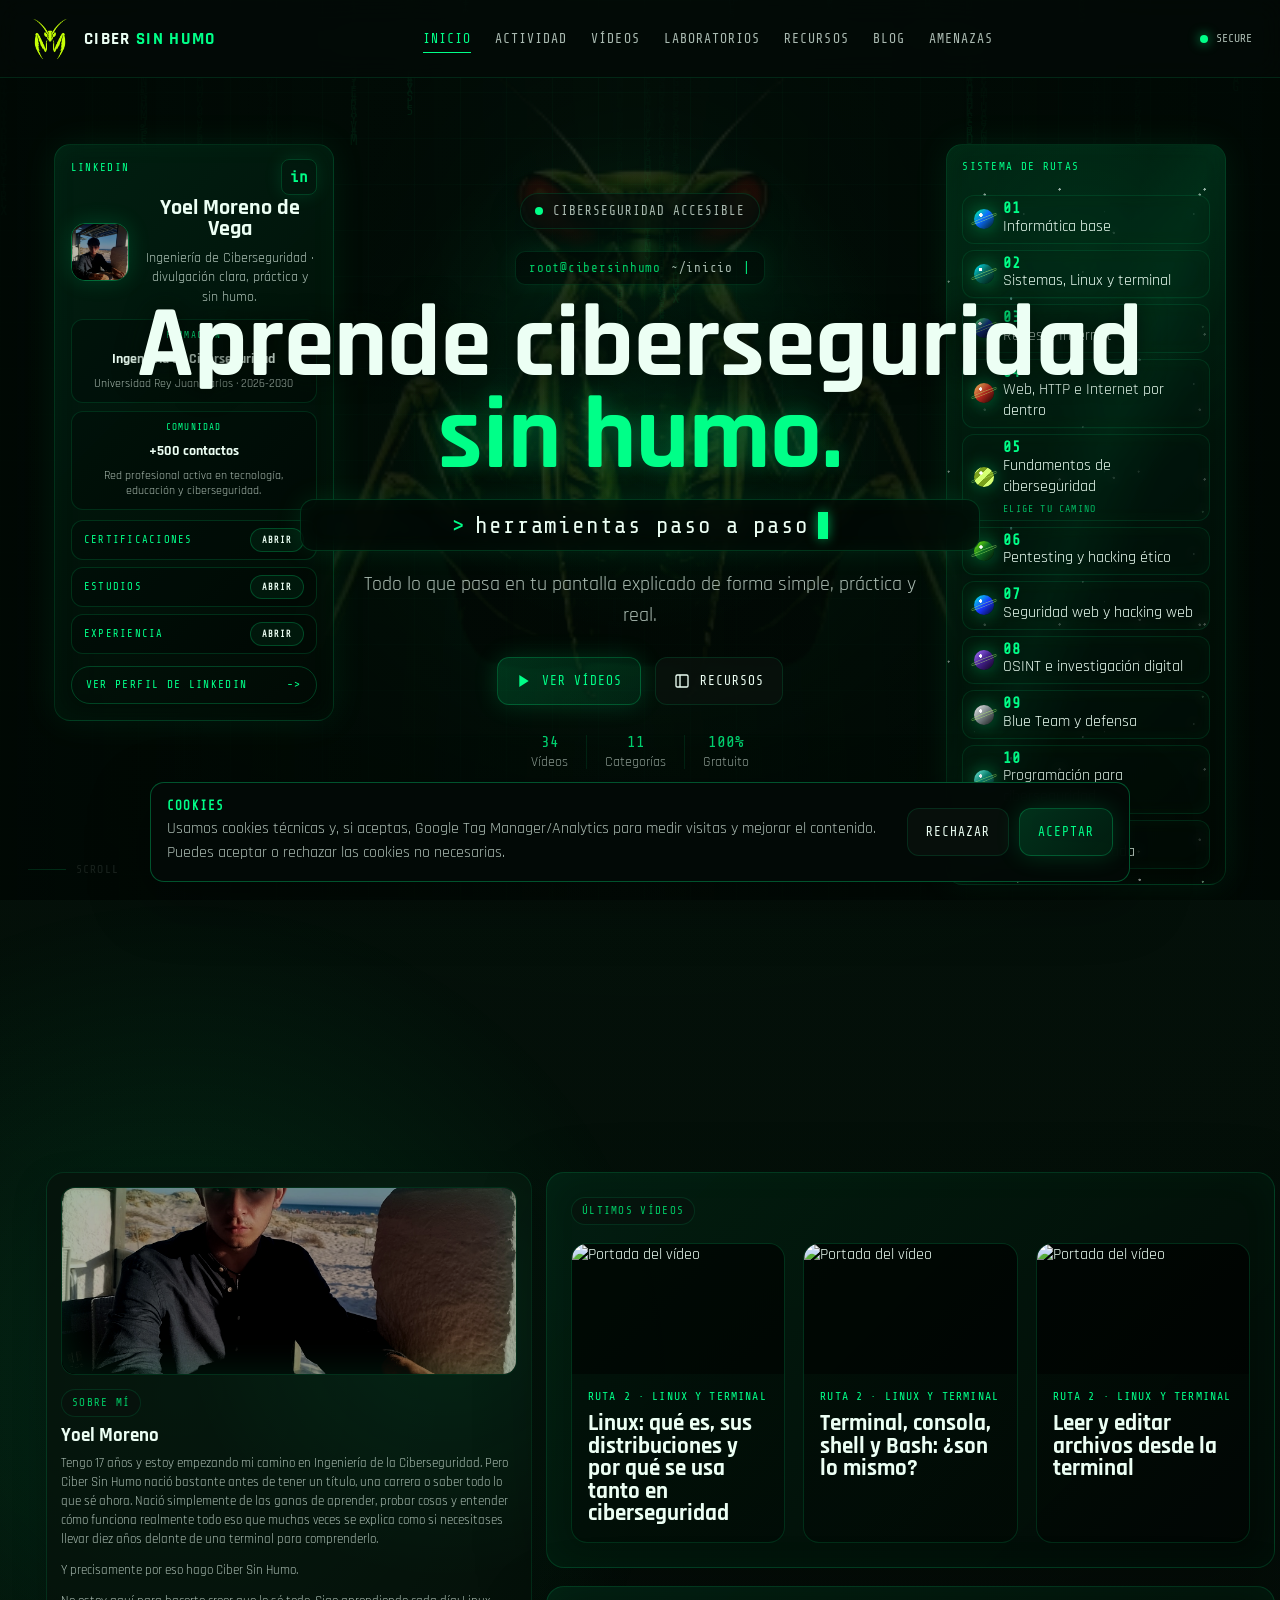
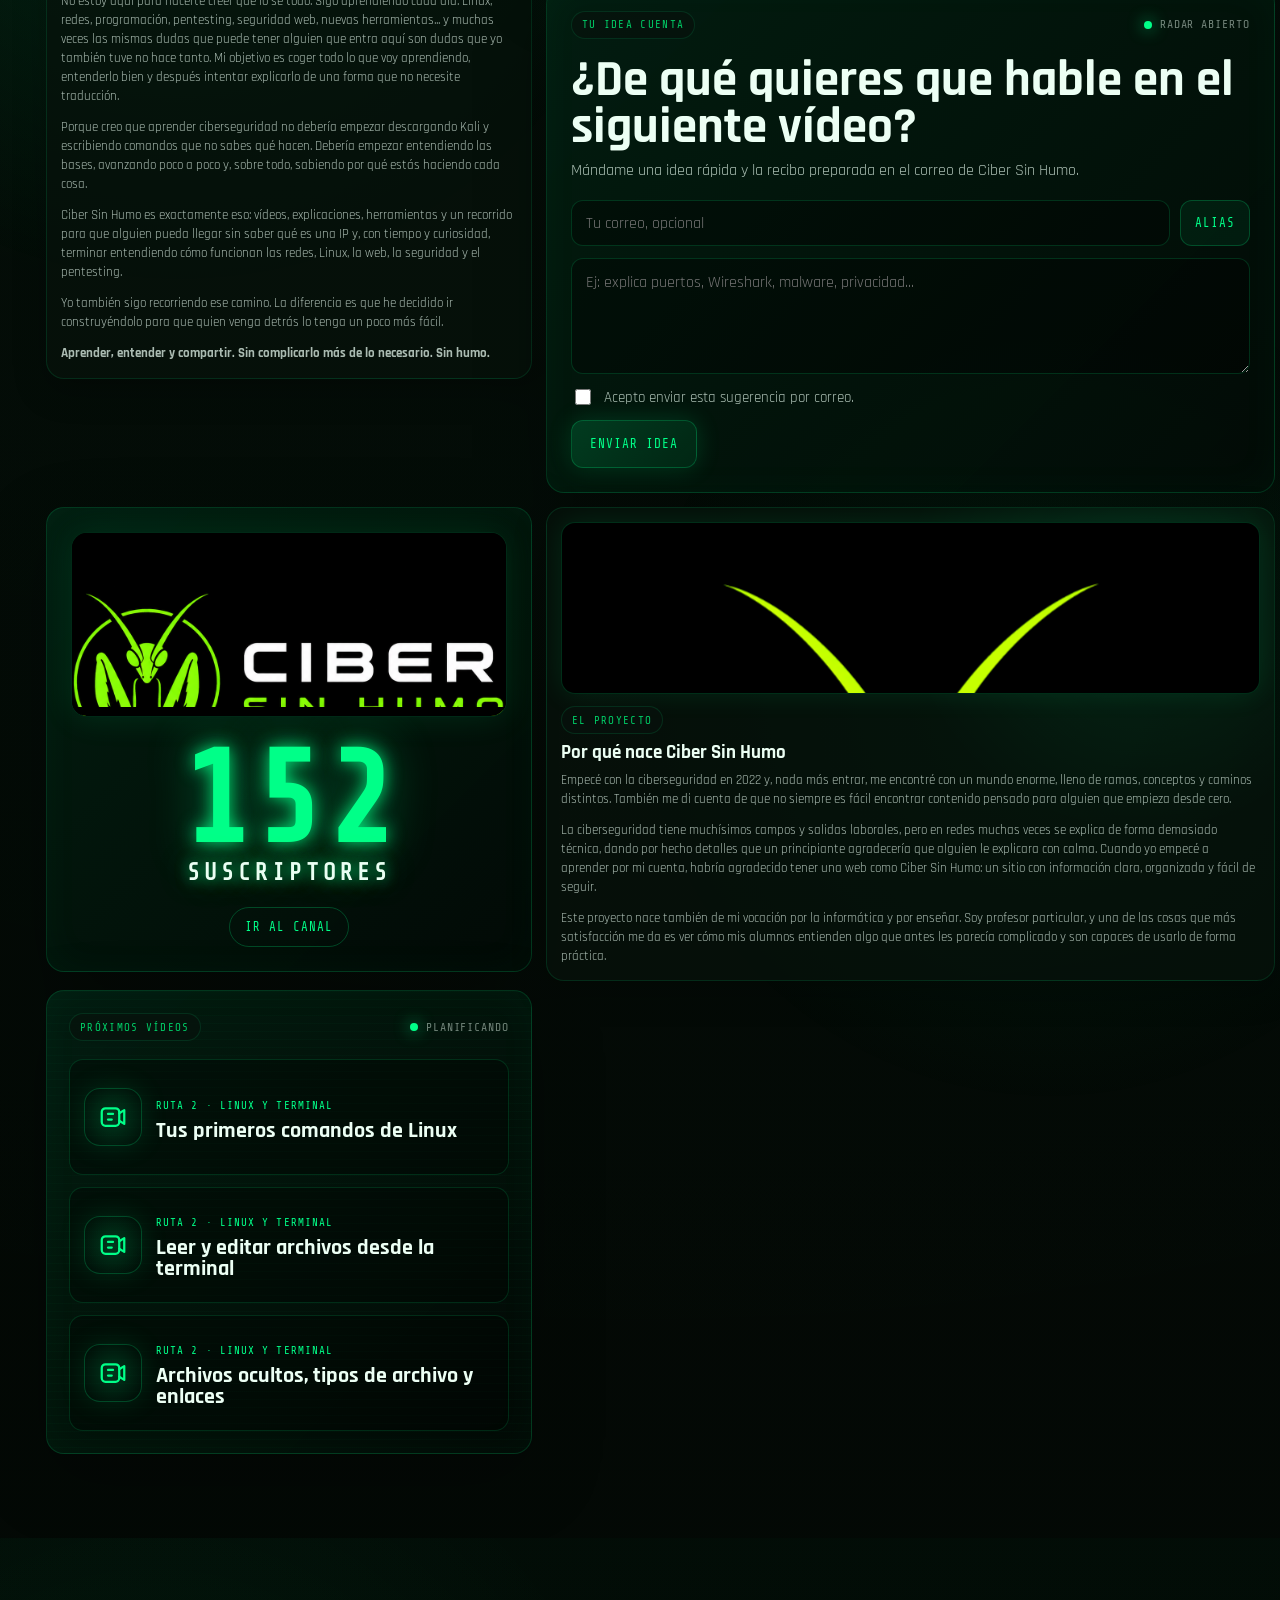
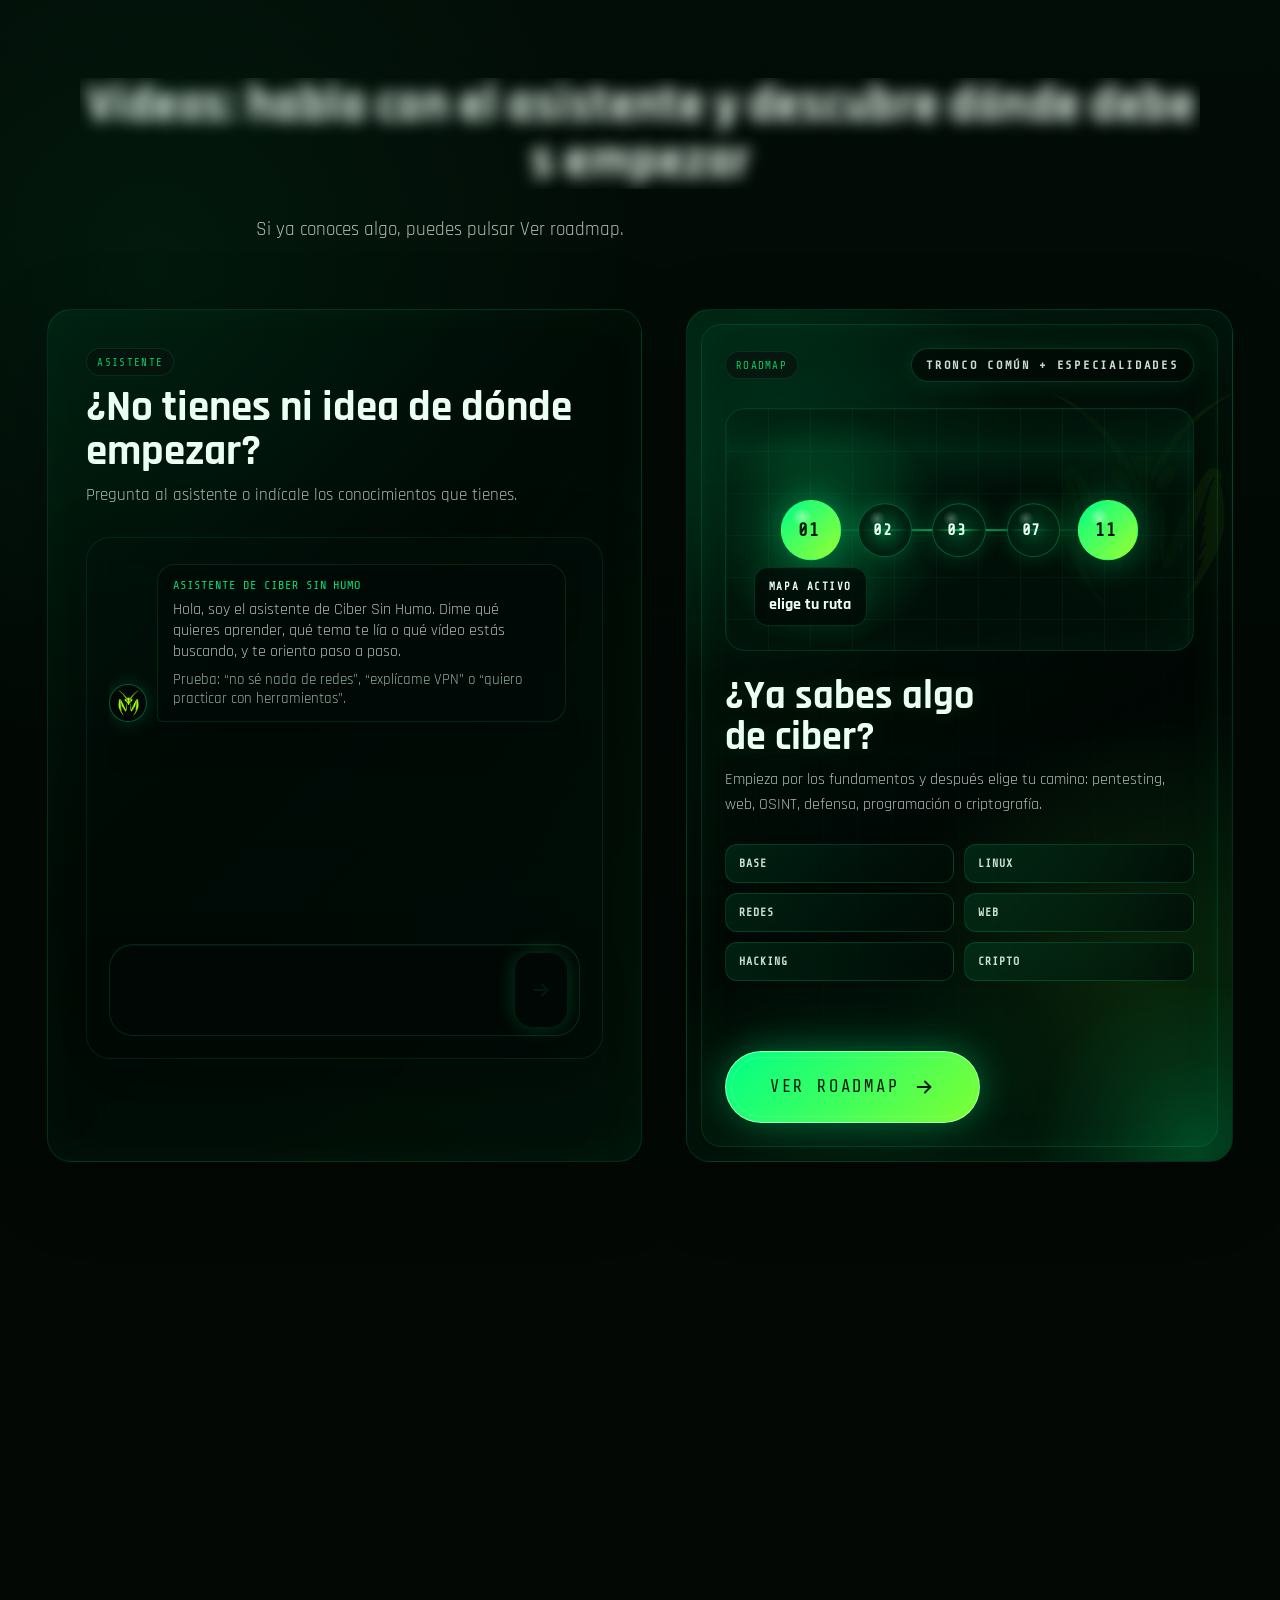
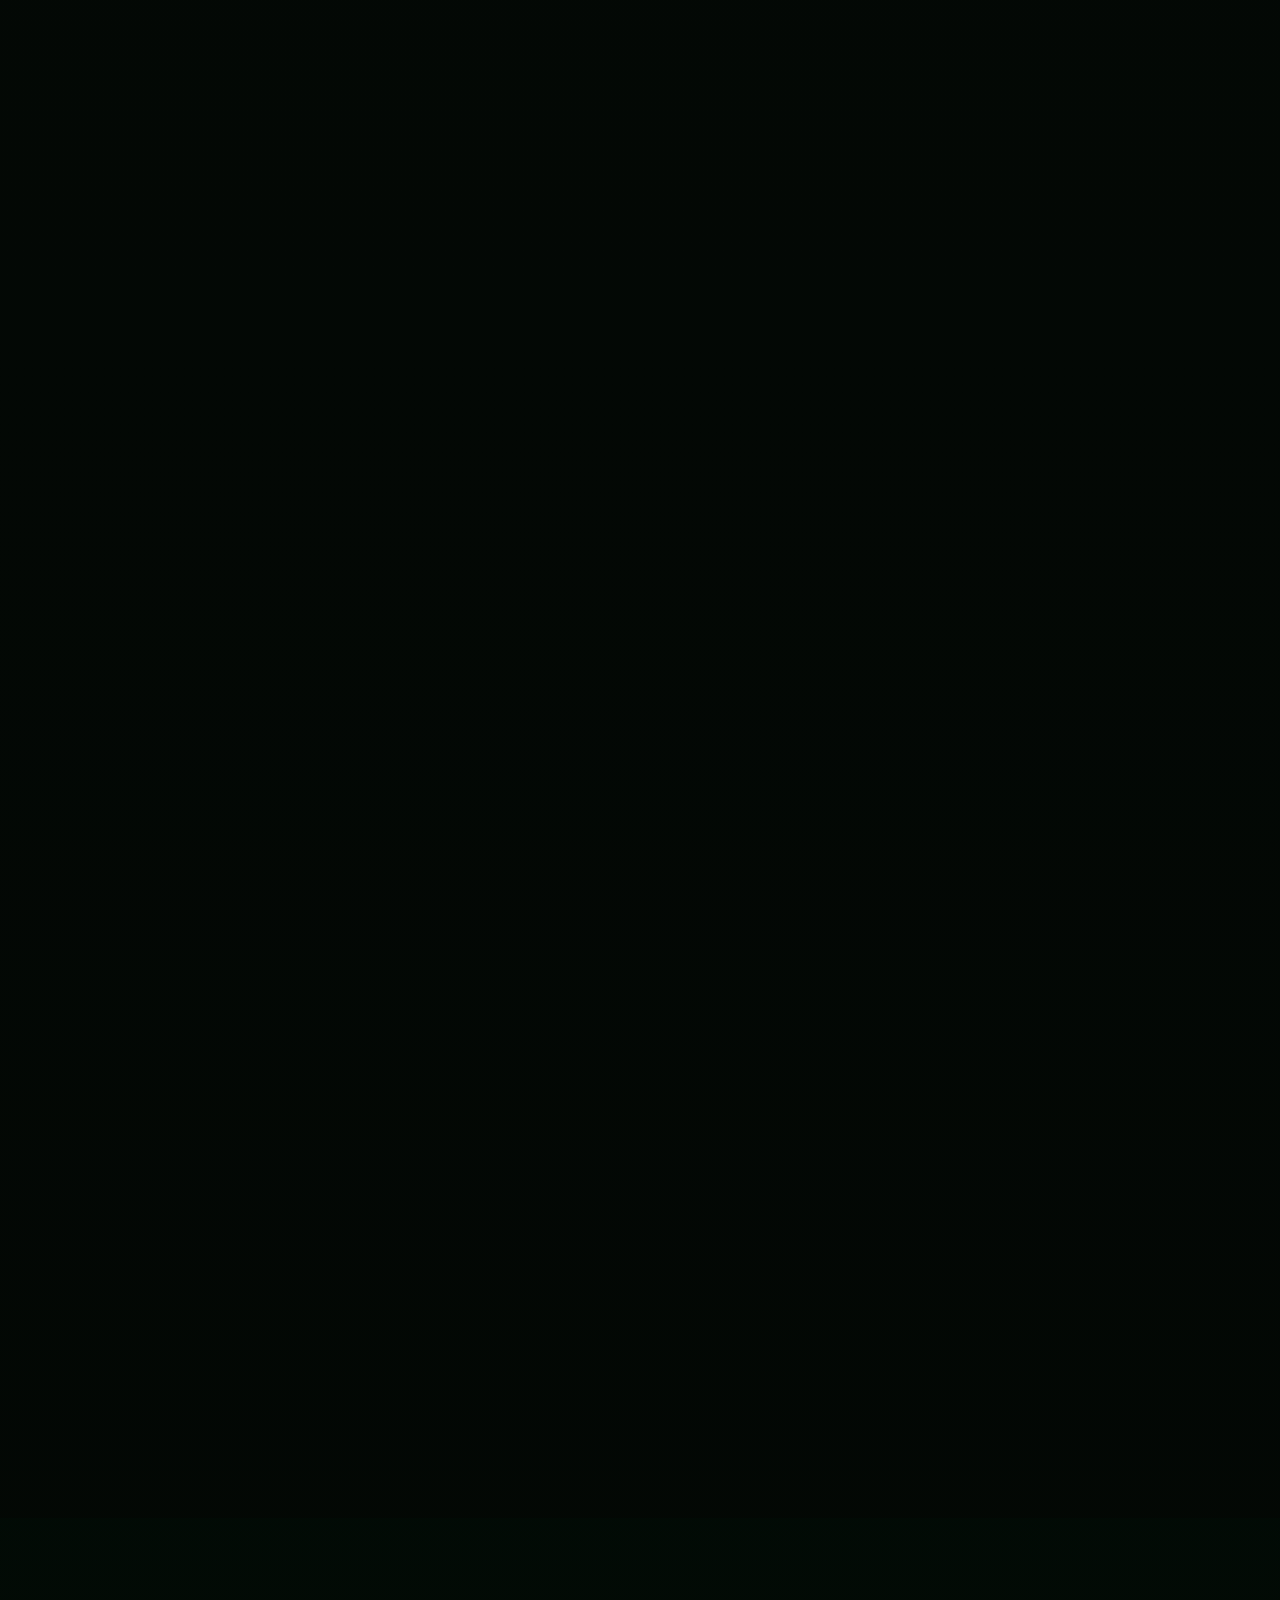
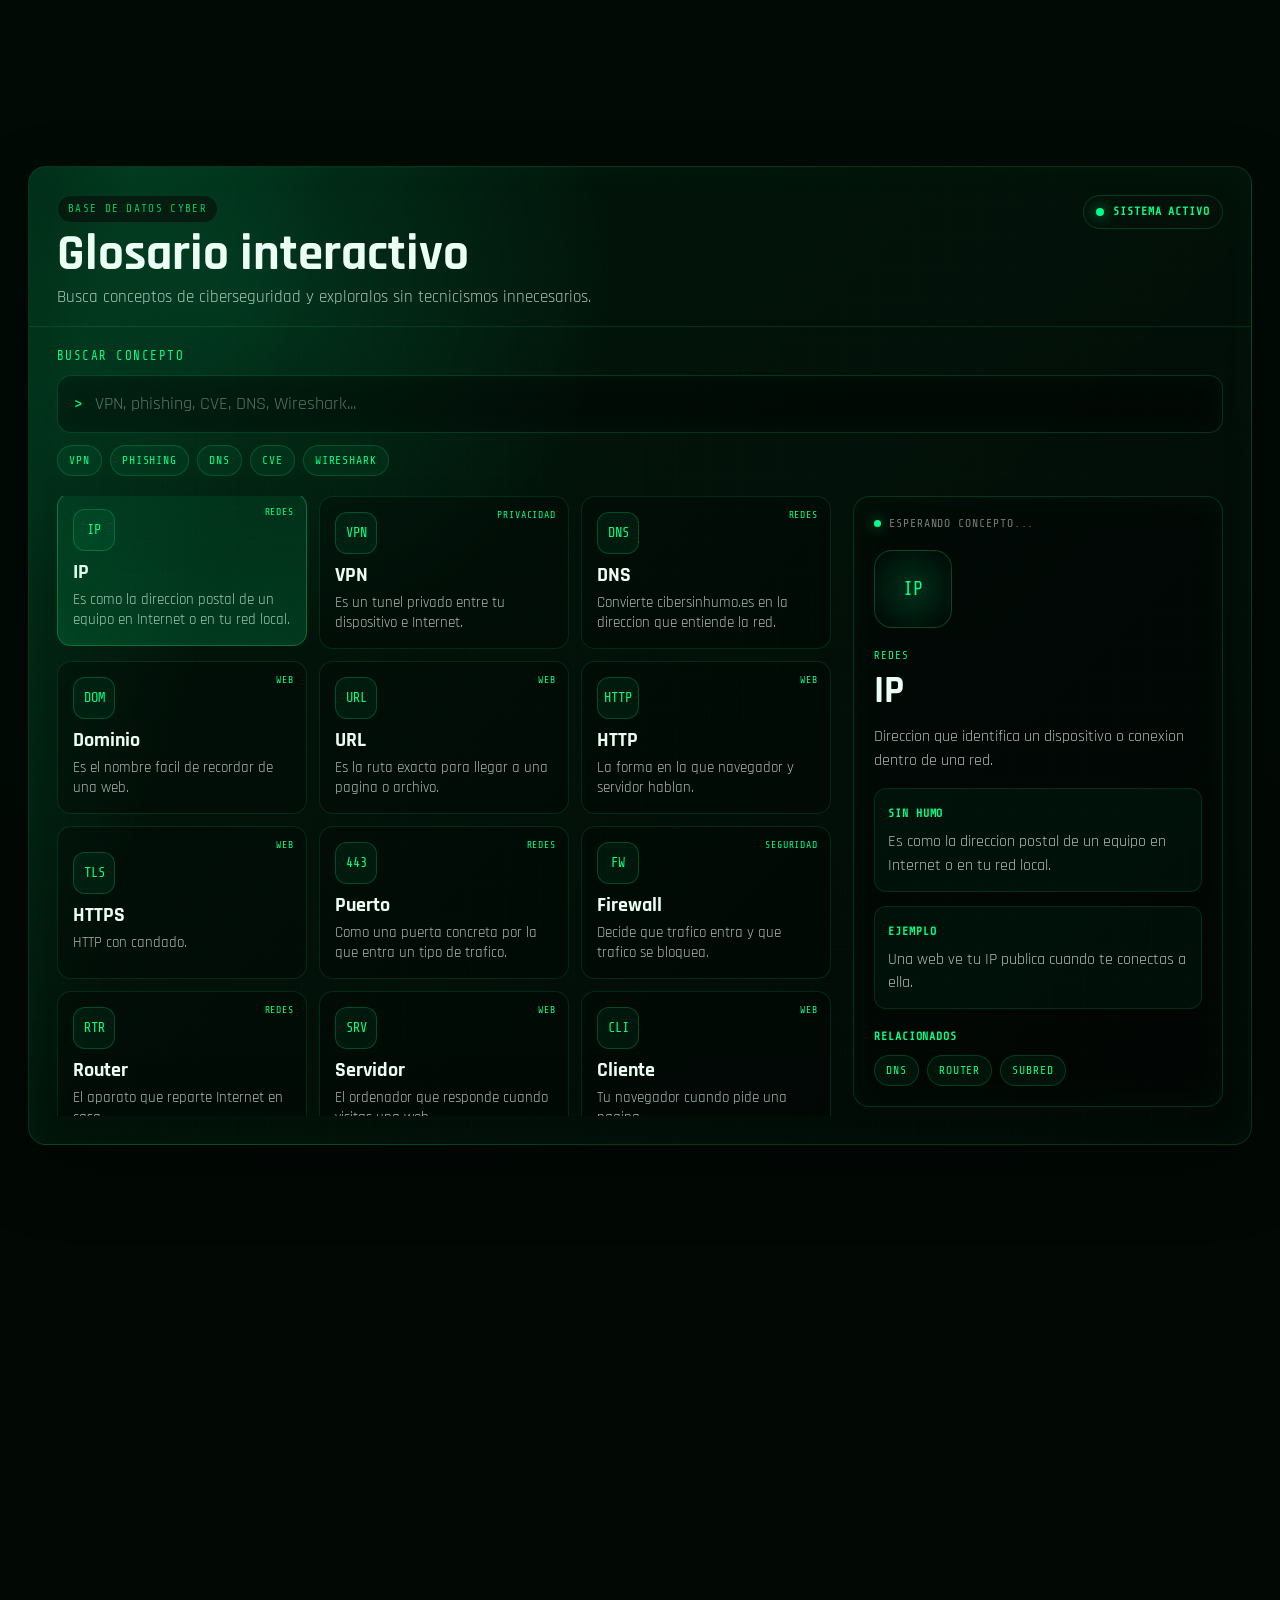
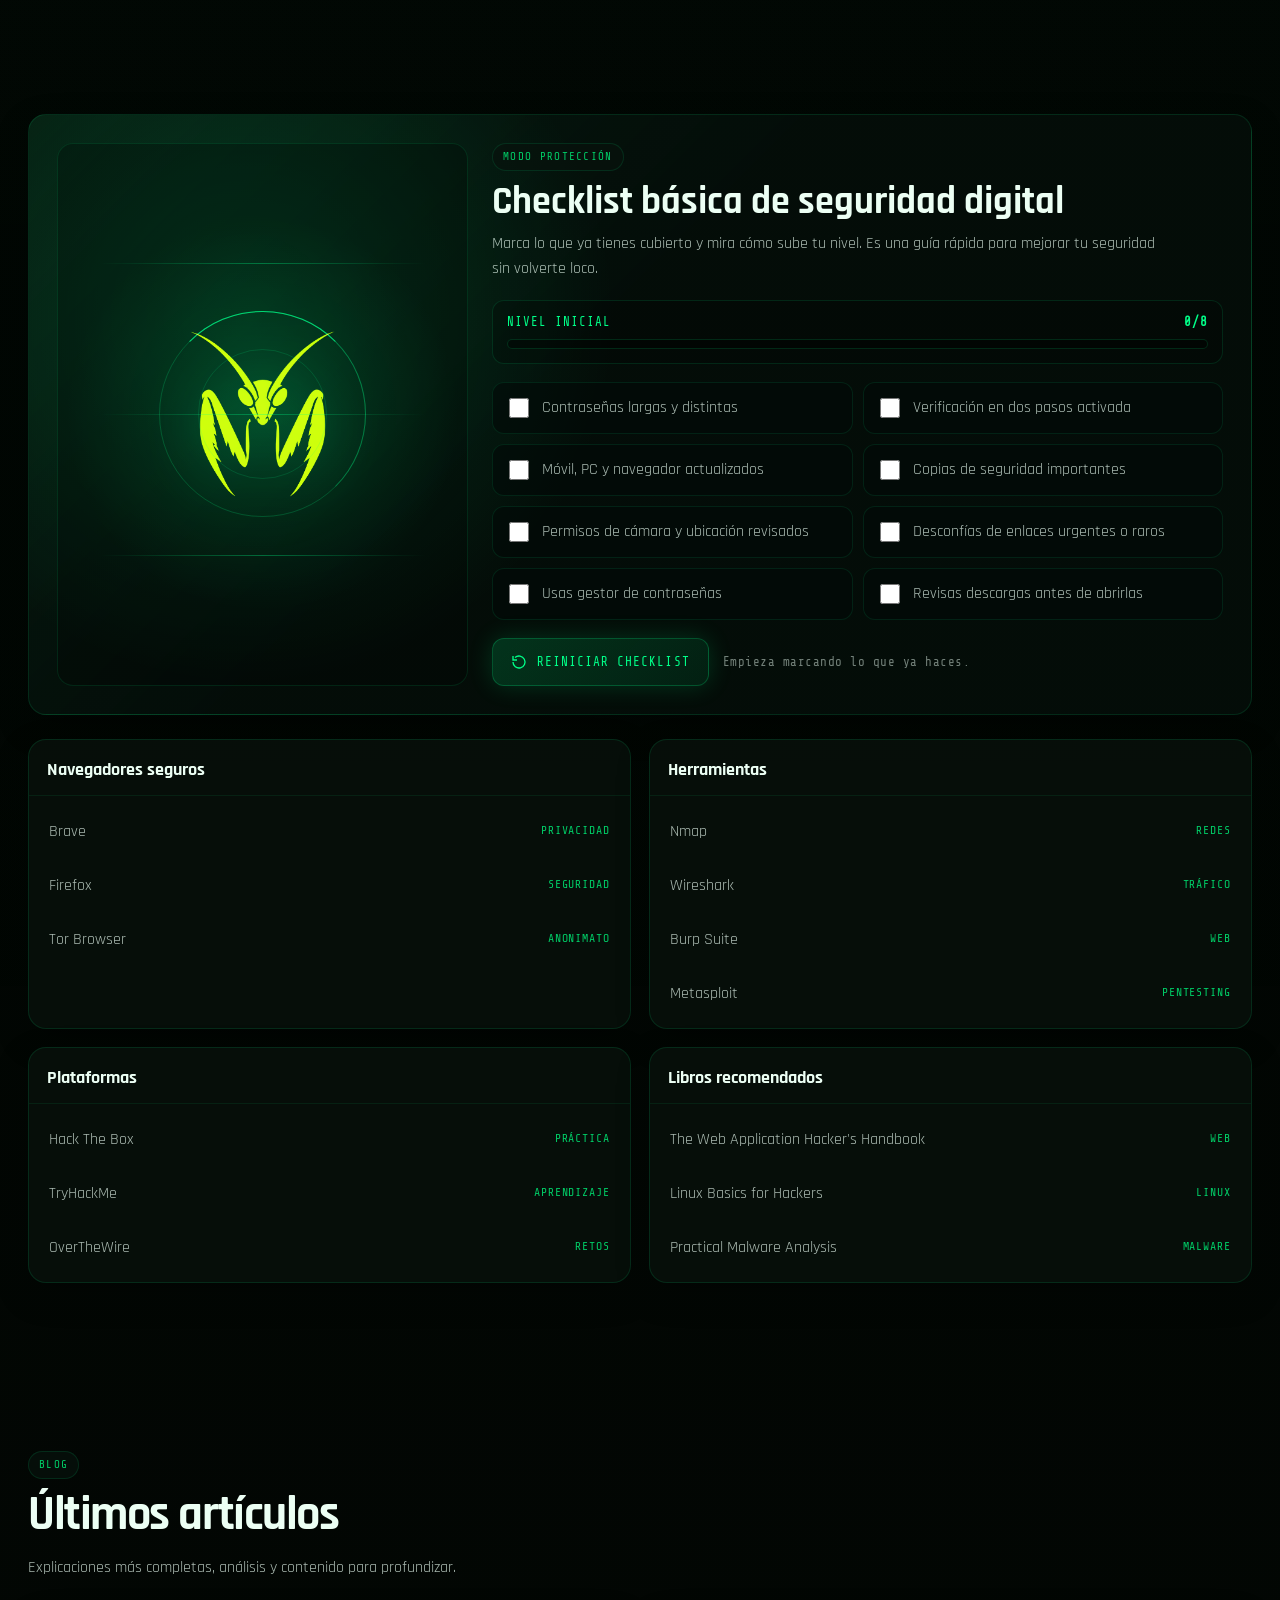
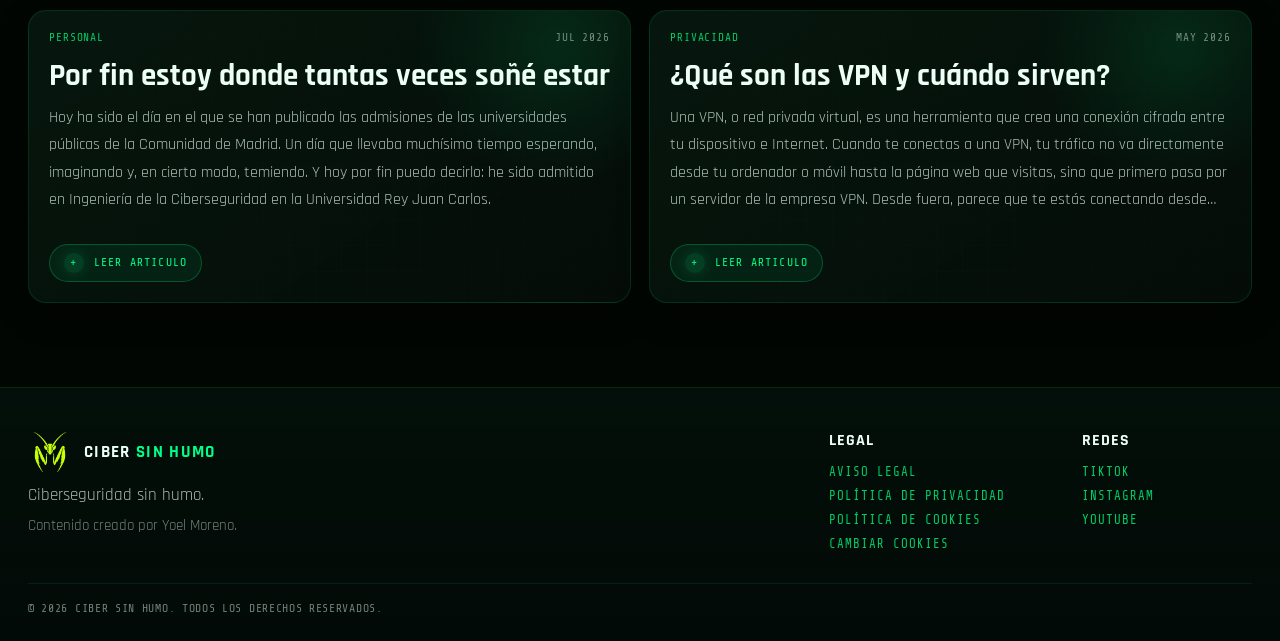
==== commit 855554b7: "Show 152 subscriber fallback" ====
--- a/index.html
+++ b/index.html
@@ -280,7 +280,7 @@
         </div>
         <div class="subscriber-dashboard subscriber-simple">
           <div class="subscriber-hero" aria-label="Suscriptores del canal">
-            <strong><span id="youtube-subs-spotlight">150</span></strong>
+            <strong><span id="youtube-subs-spotlight">152</span></strong>
             <span>suscriptores</span>
             <a class="channel-link" href="https://www.youtube.com/@cibersinhumo" target="_blank" rel="noopener">Ir al canal</a>
           </div>
@@ -881,6 +881,6 @@
     }, { once: true });
   }());
 </script>
-<script src="script.js?v=152"></script>
+<script src="script.js?v=153"></script>
 </body>
 </html>
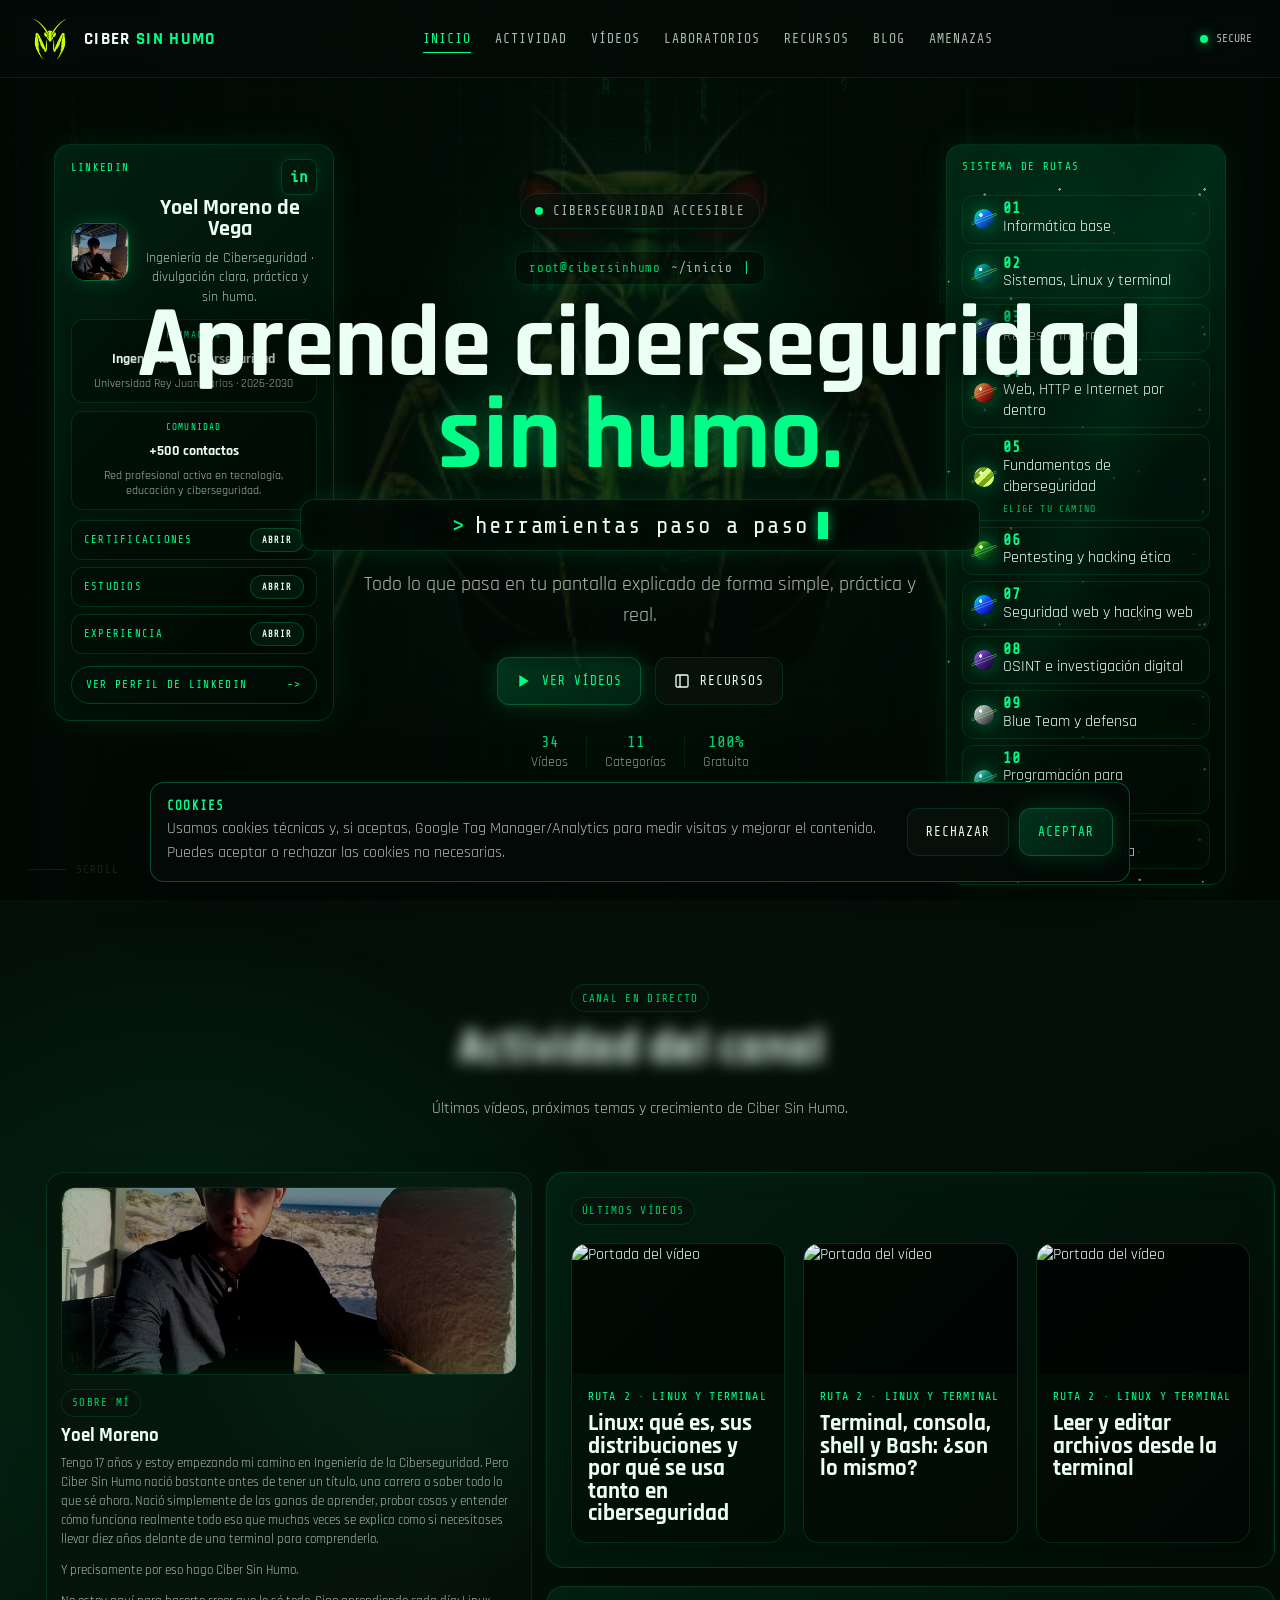
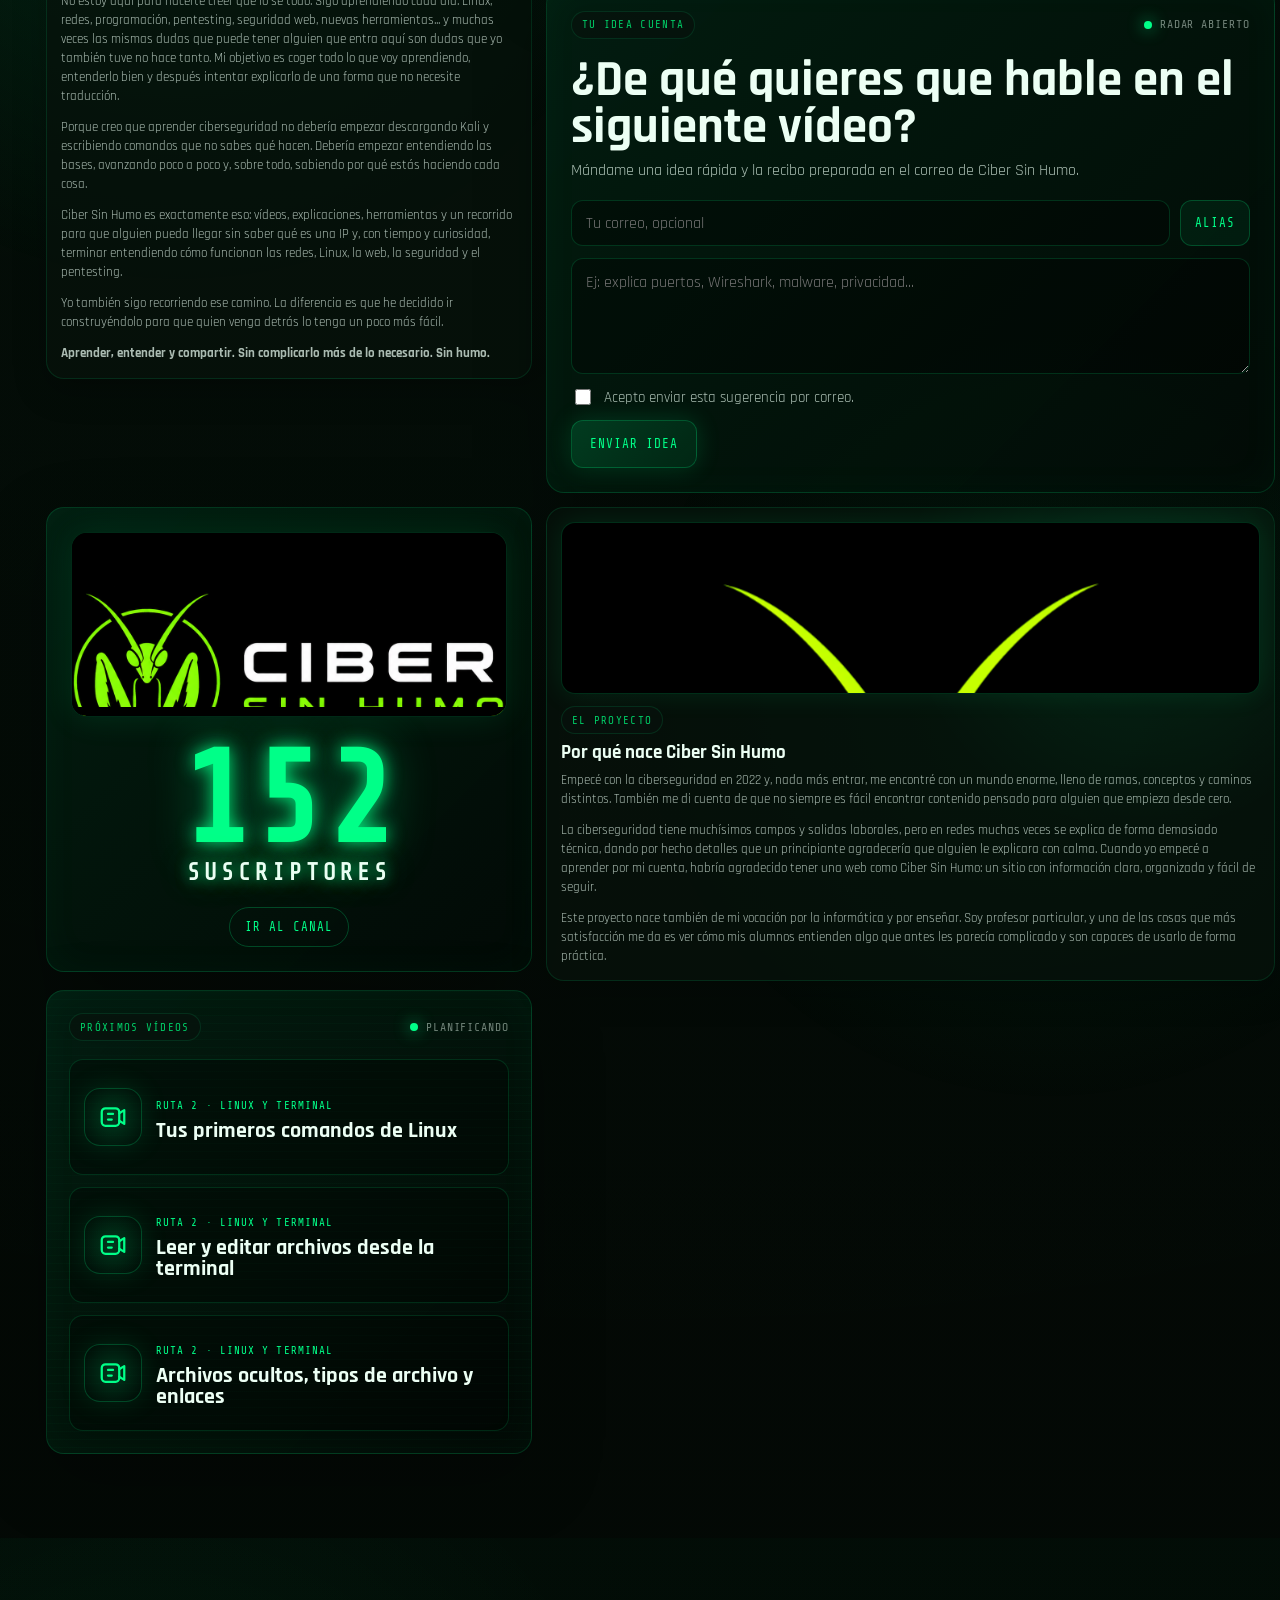
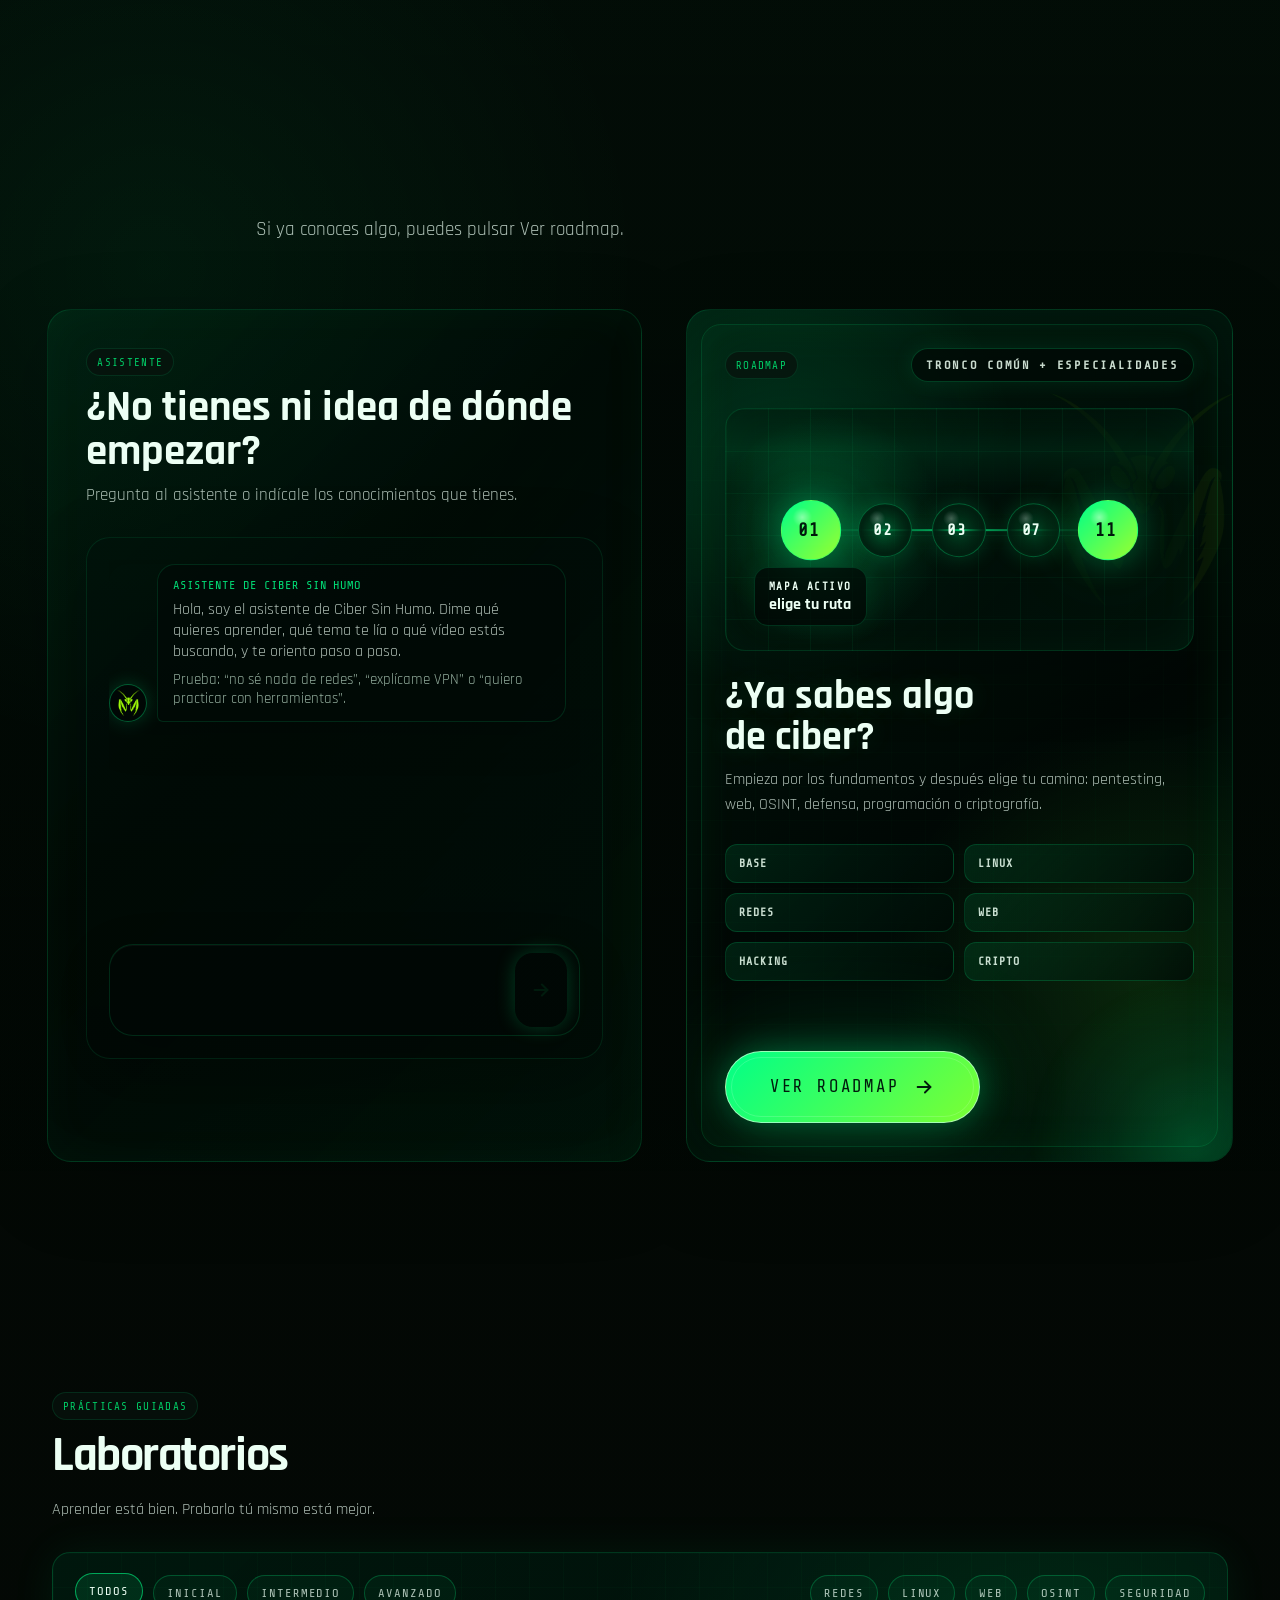
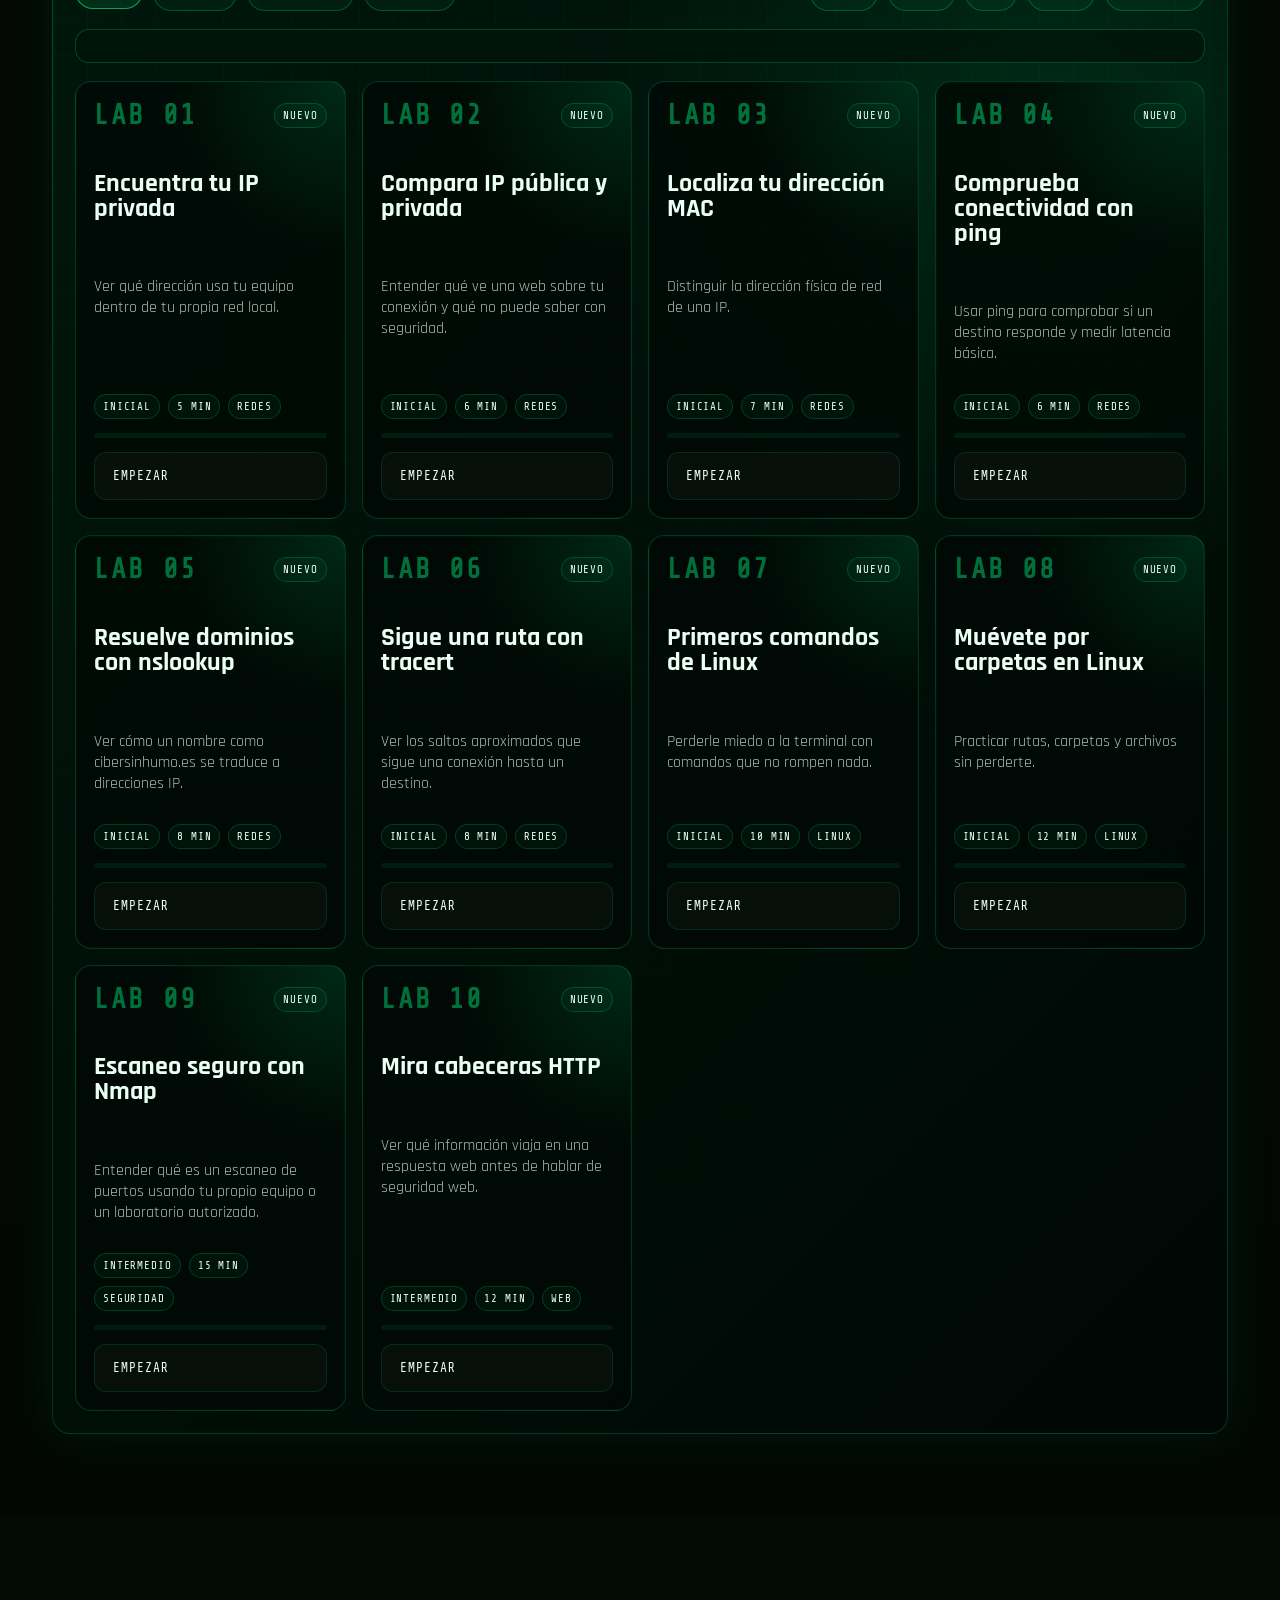
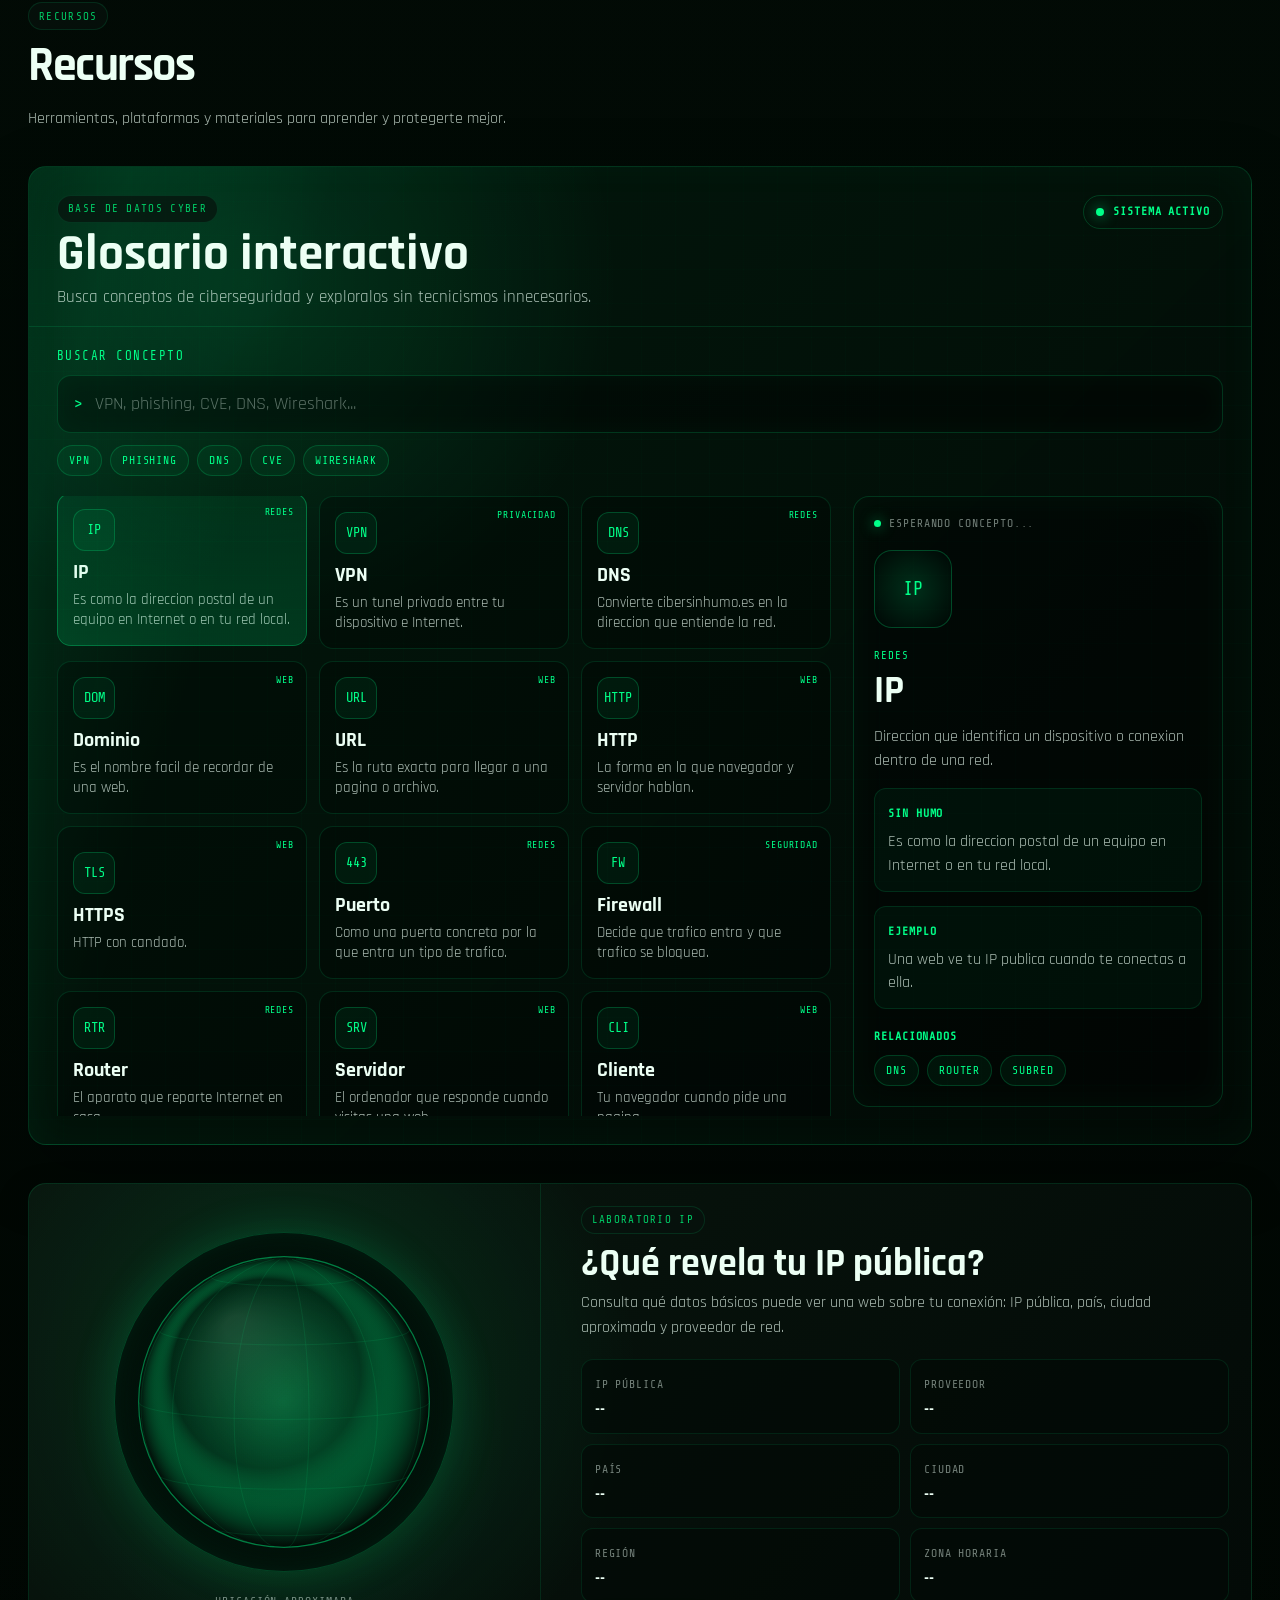
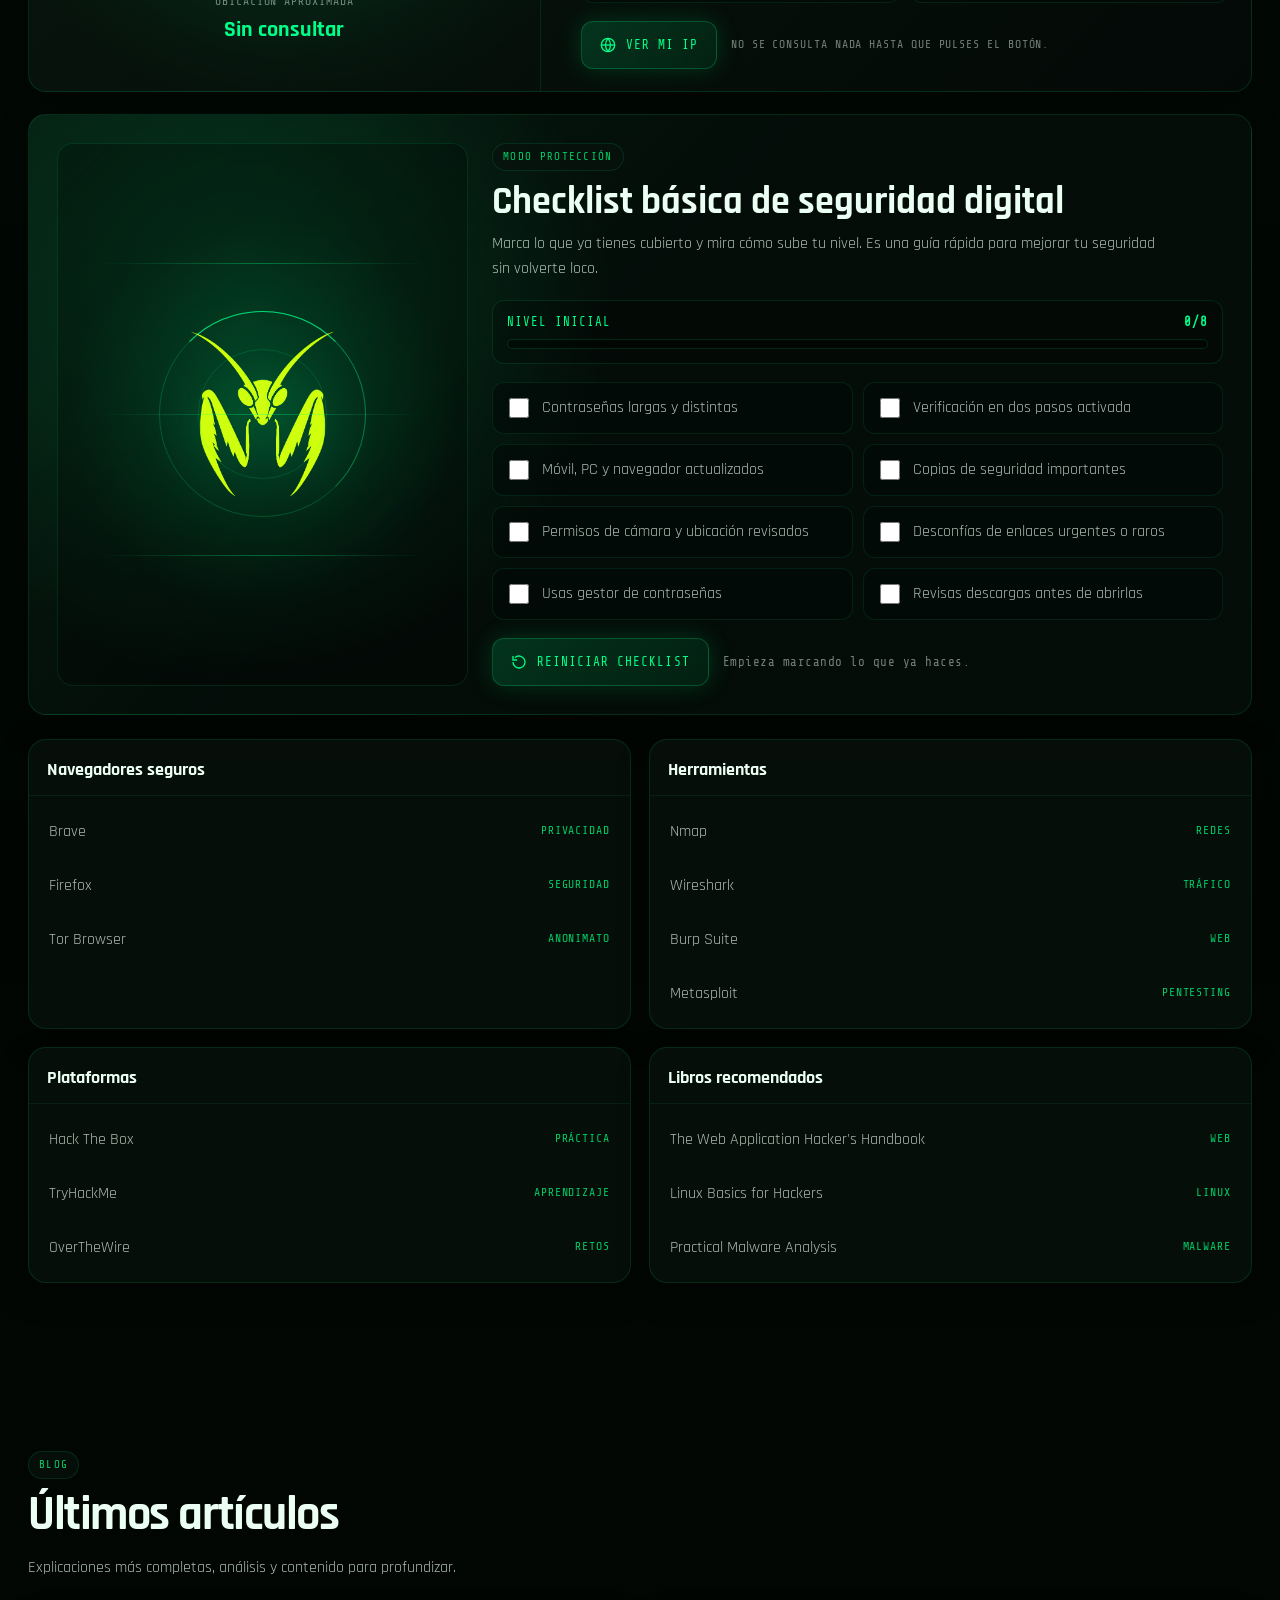
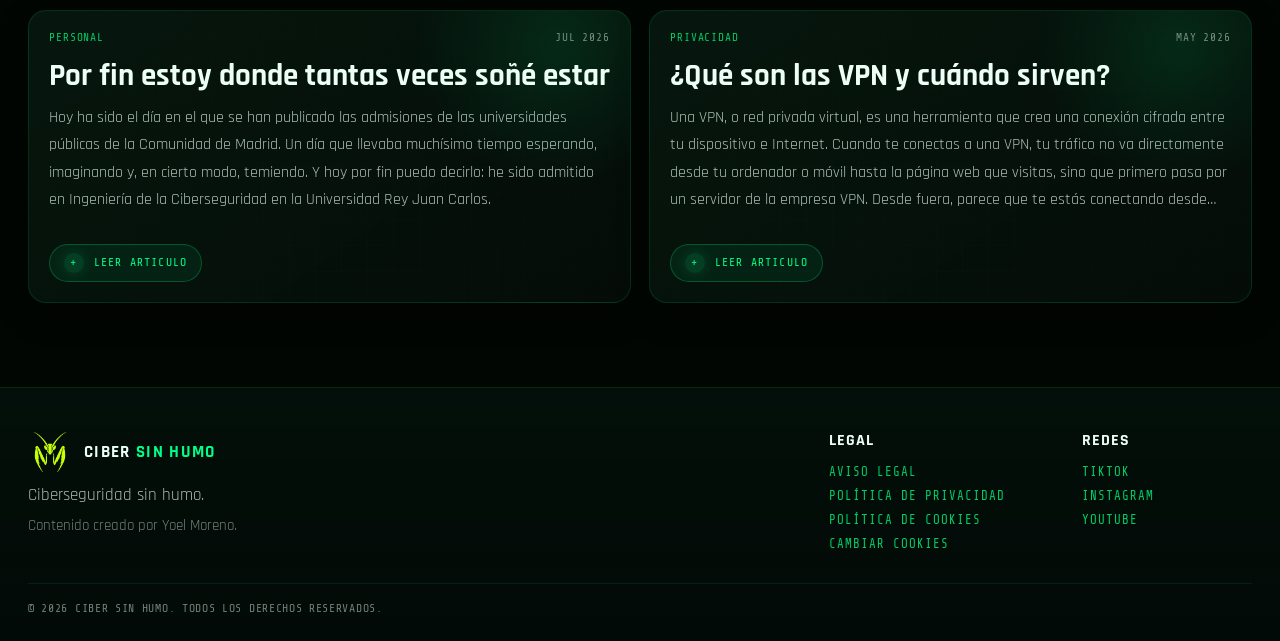
==== commit 8aaf4619: "Update Linux lesson link Link to the lesson at the 10-second mark and bump the script cache version." ====
--- a/index.html
+++ b/index.html
@@ -881,6 +881,6 @@
     }, { once: true });
   }());
 </script>
-<script src="script.js?v=153"></script>
+<script src="script.js?v=154"></script>
 </body>
 </html>
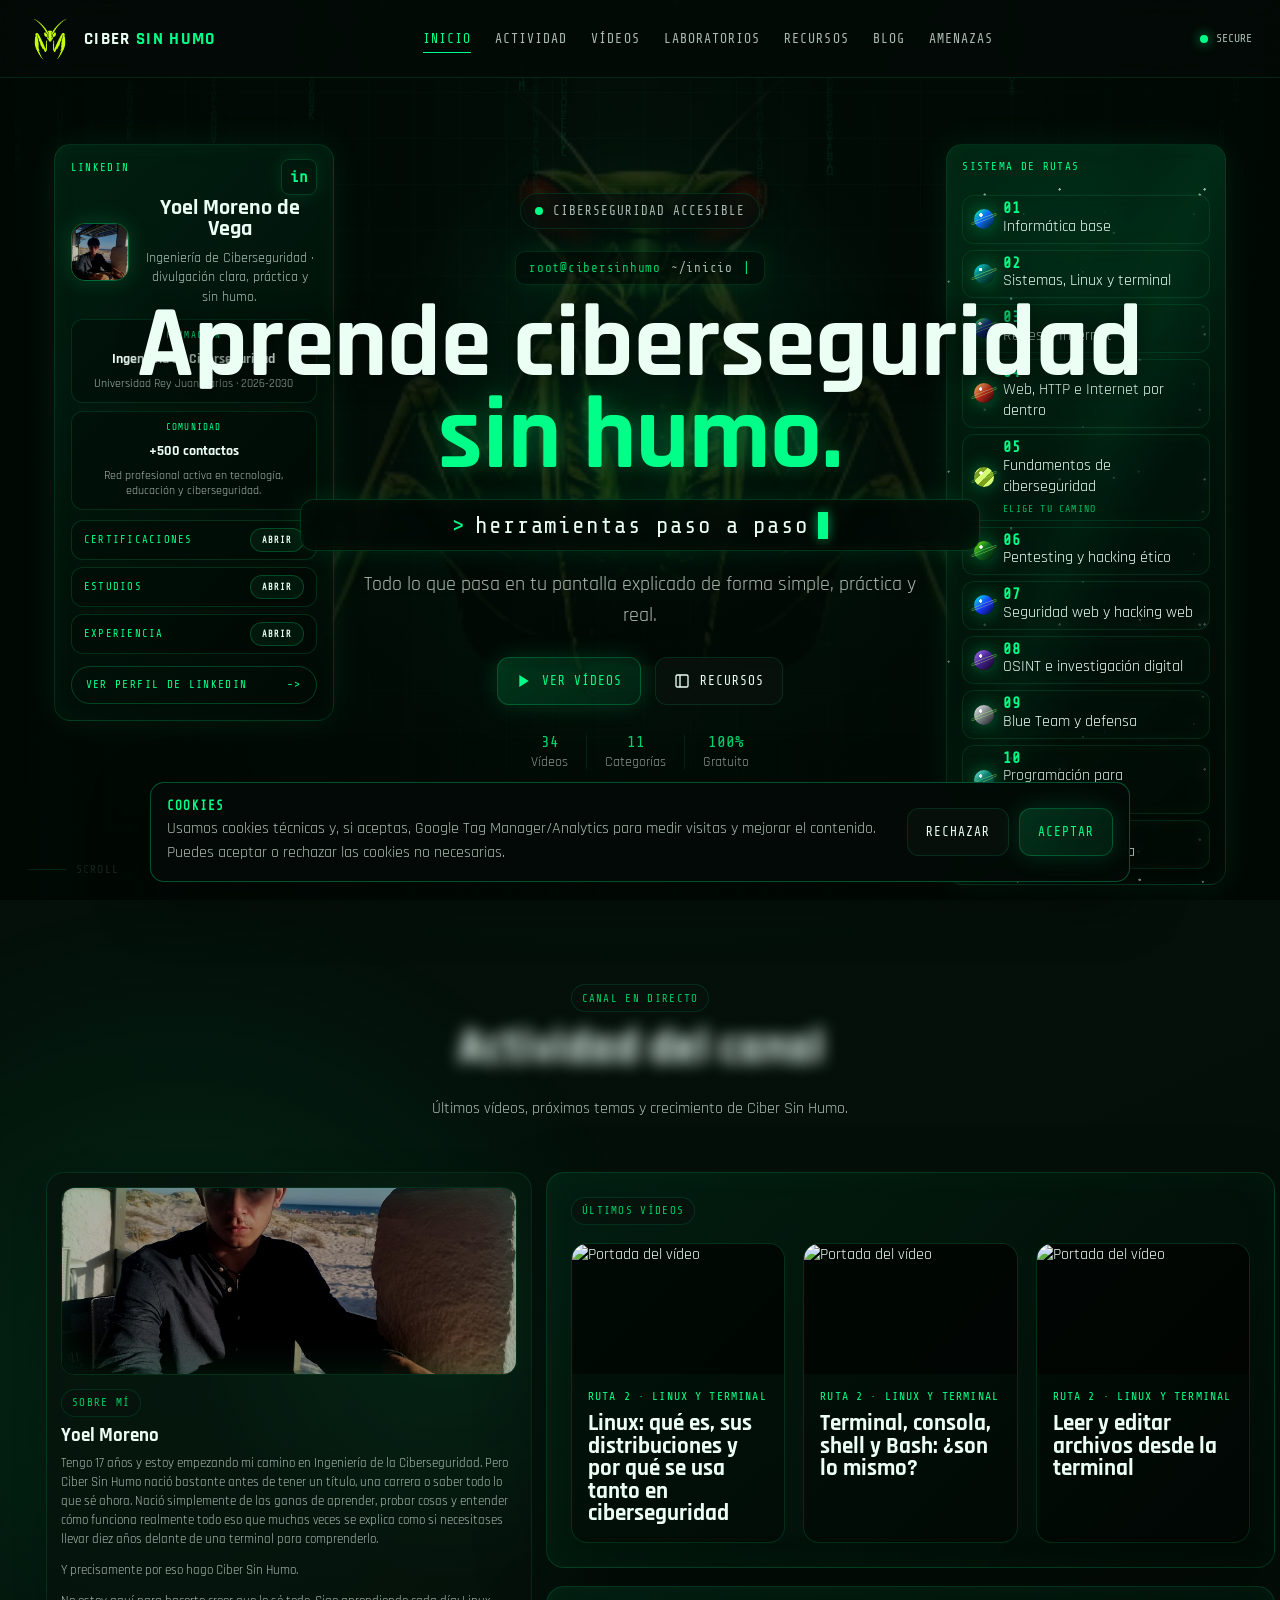
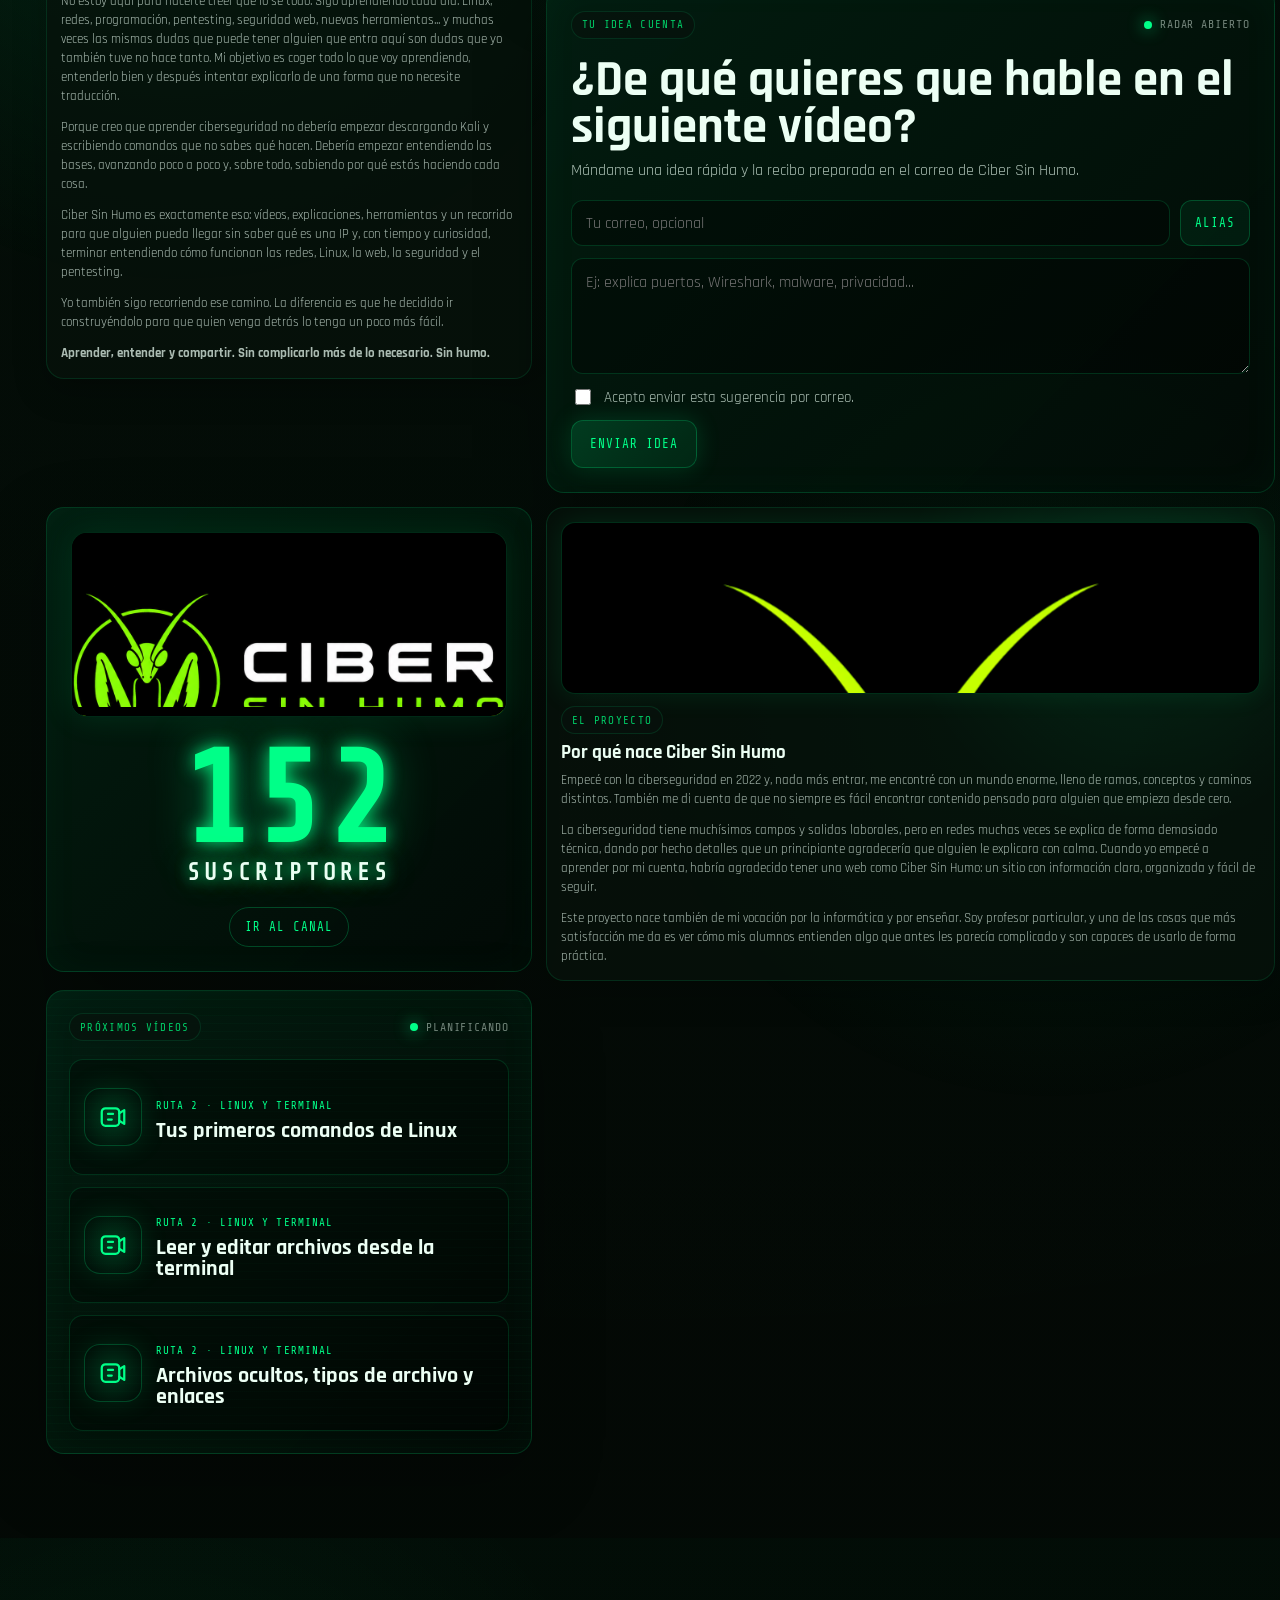
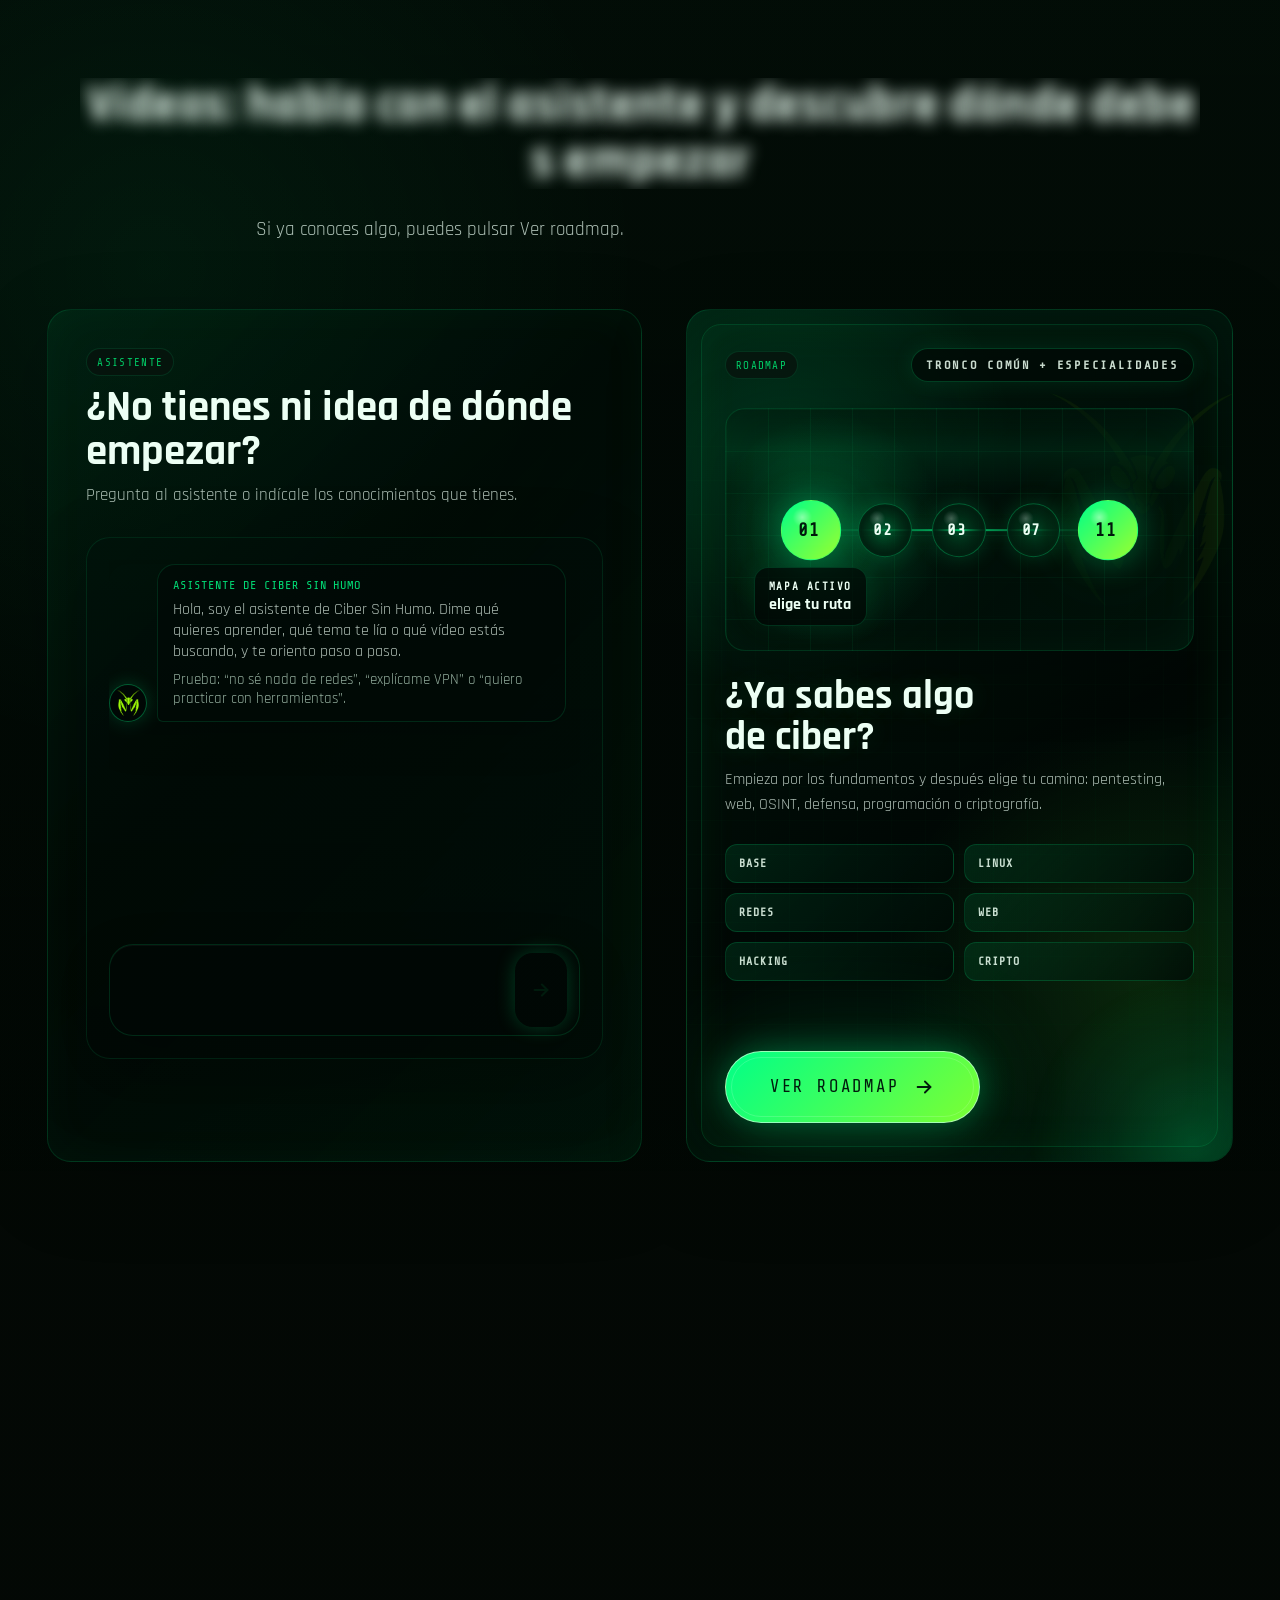
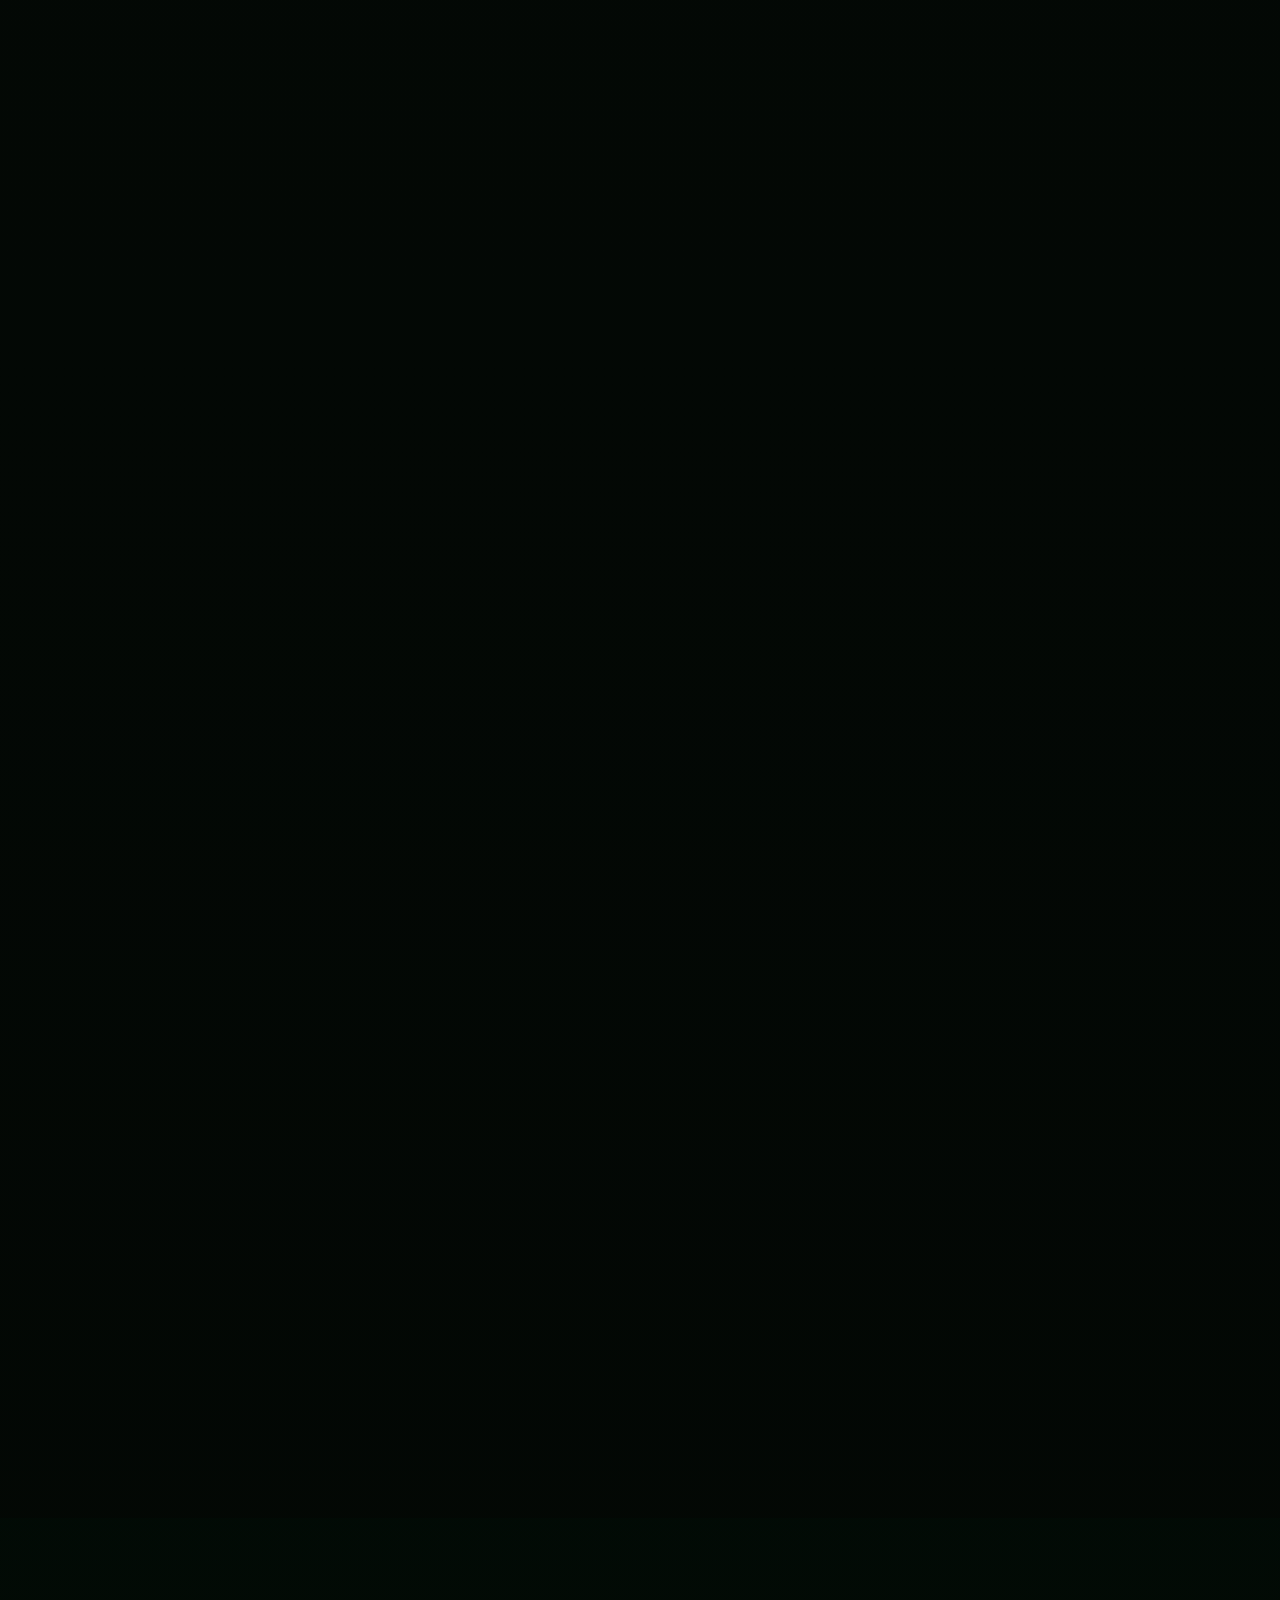
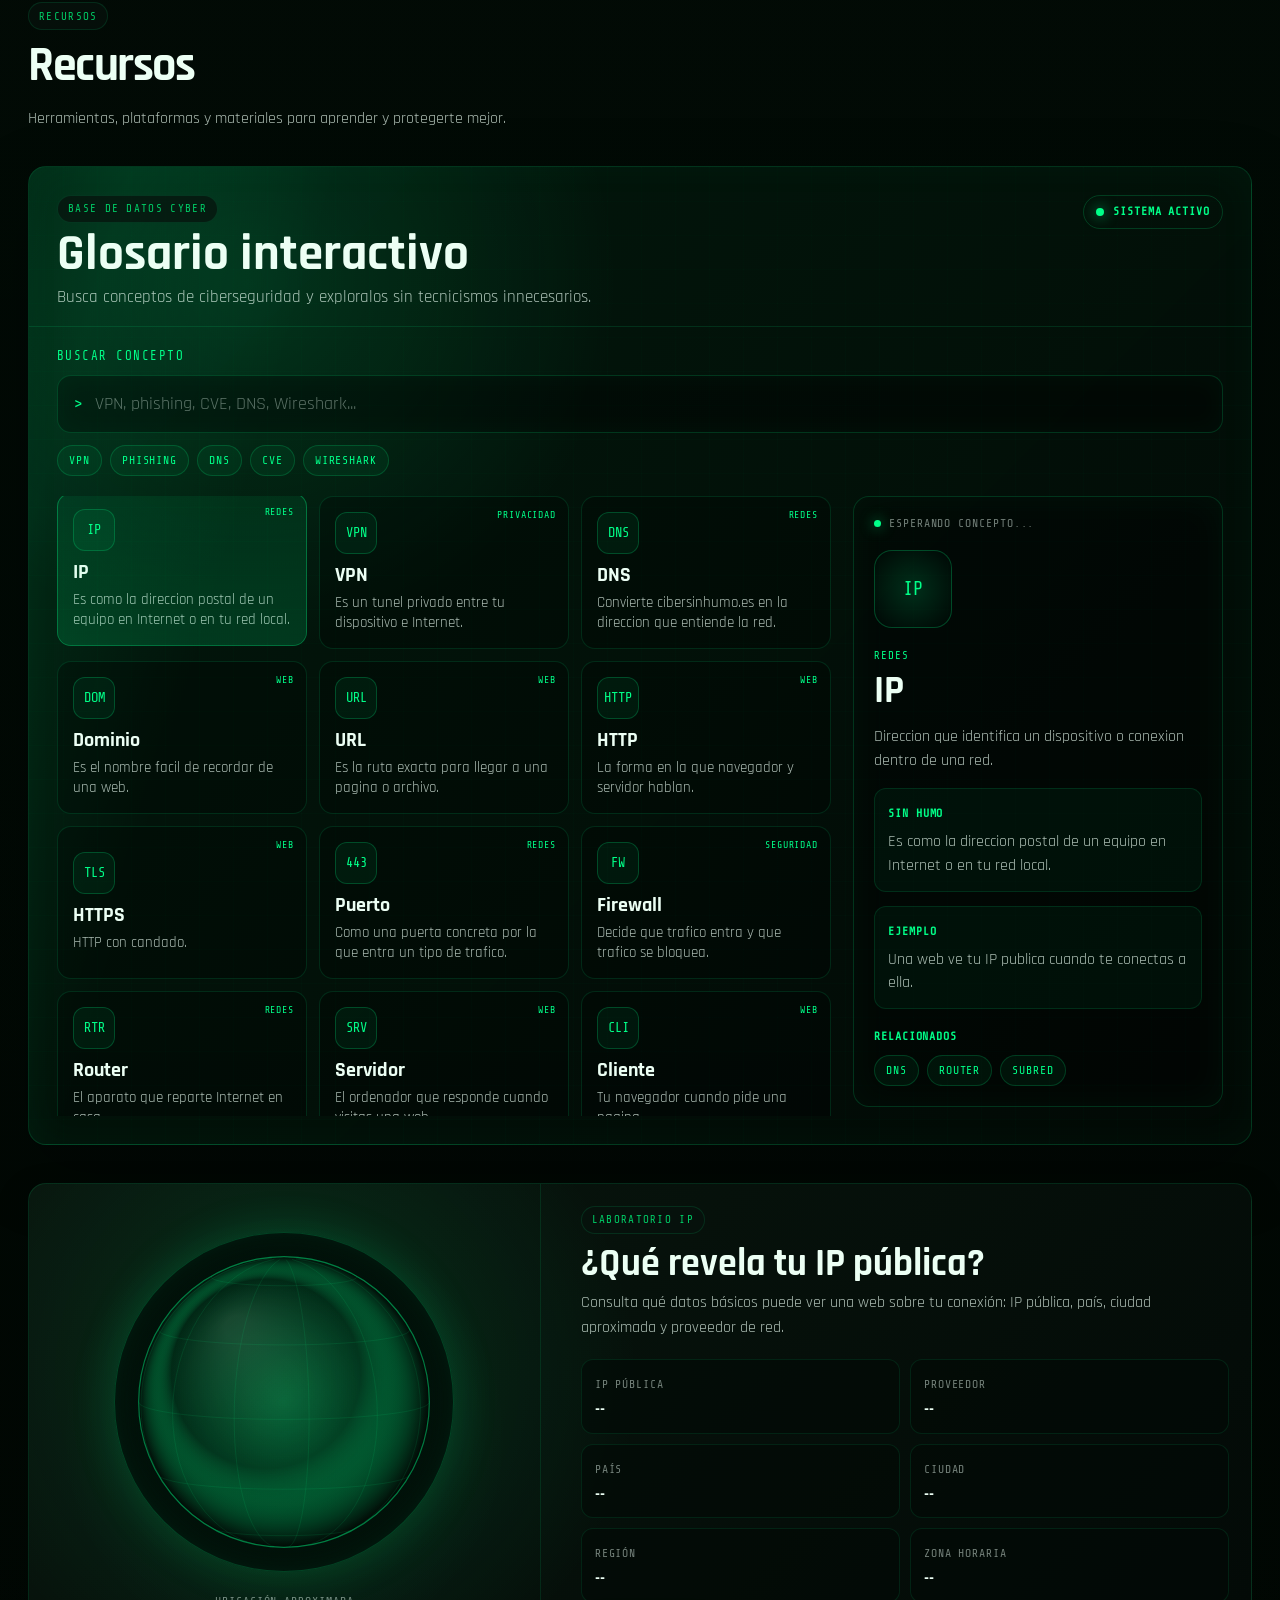
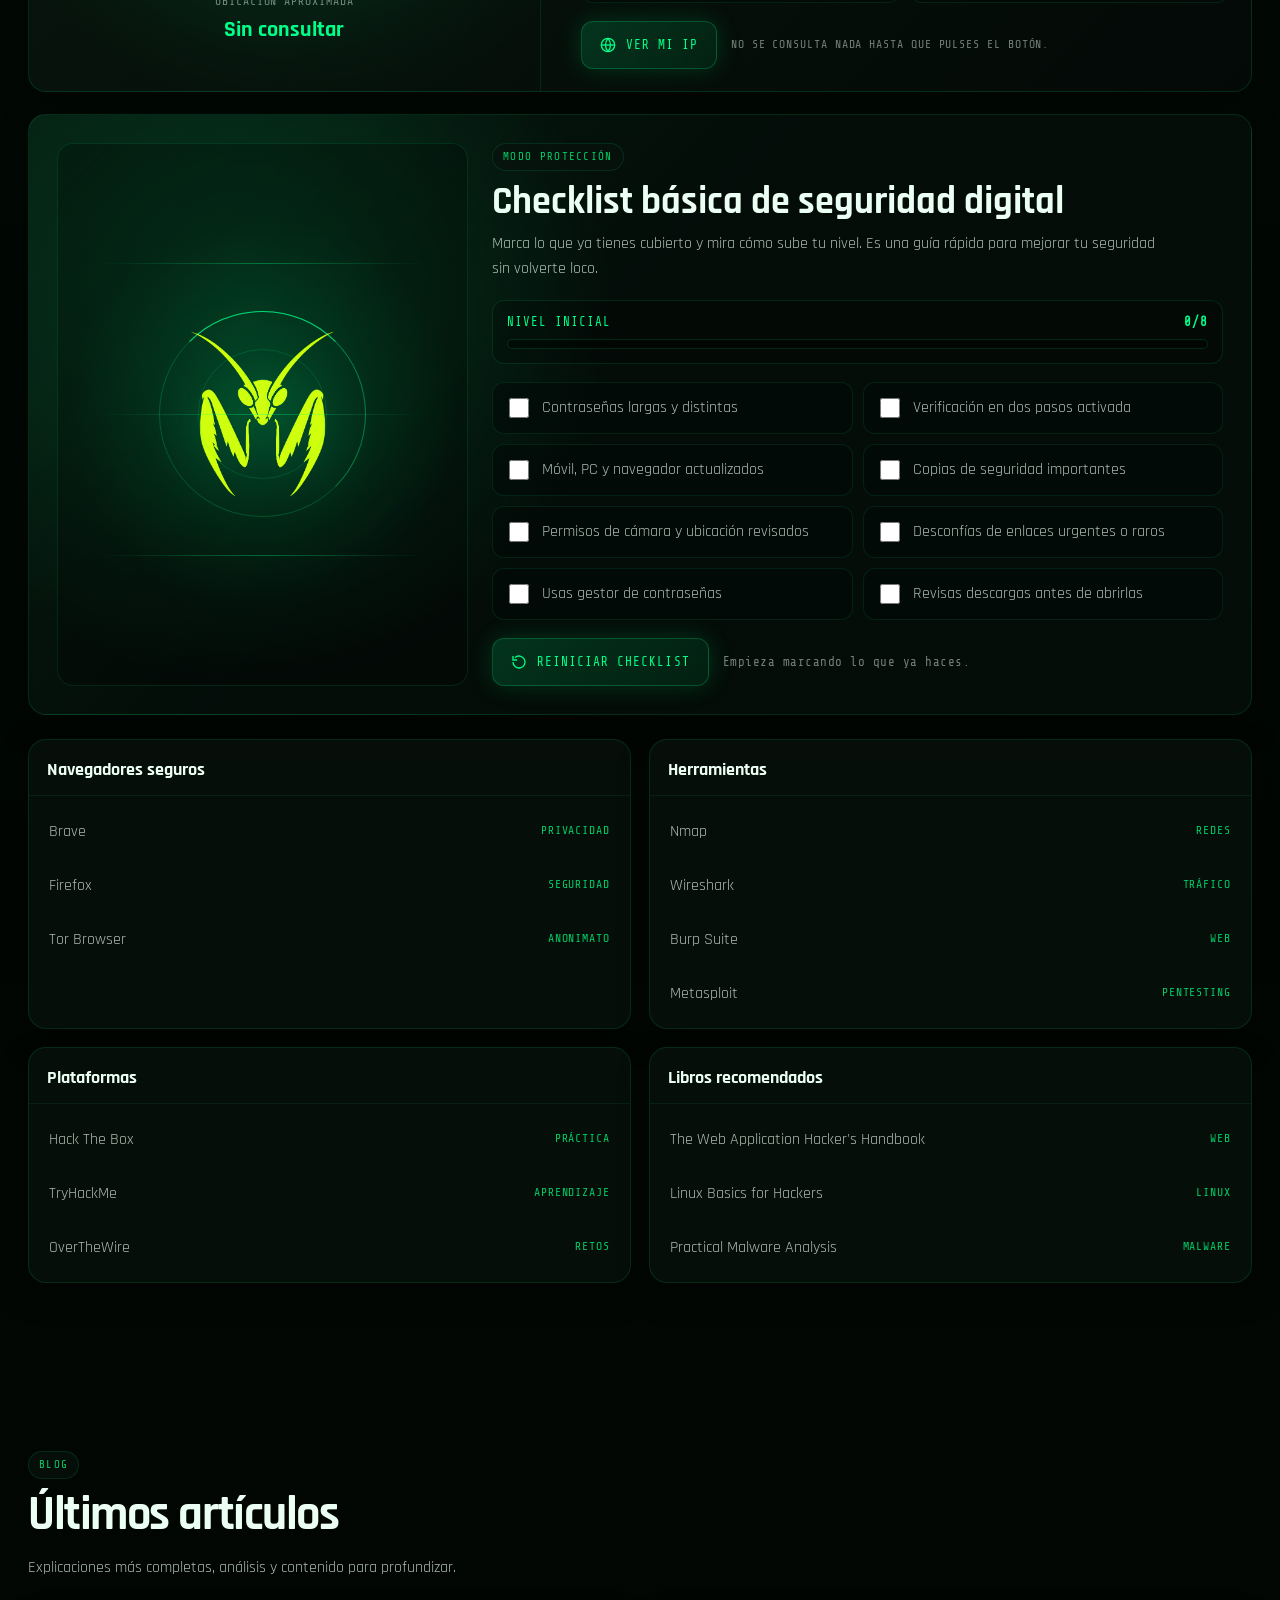
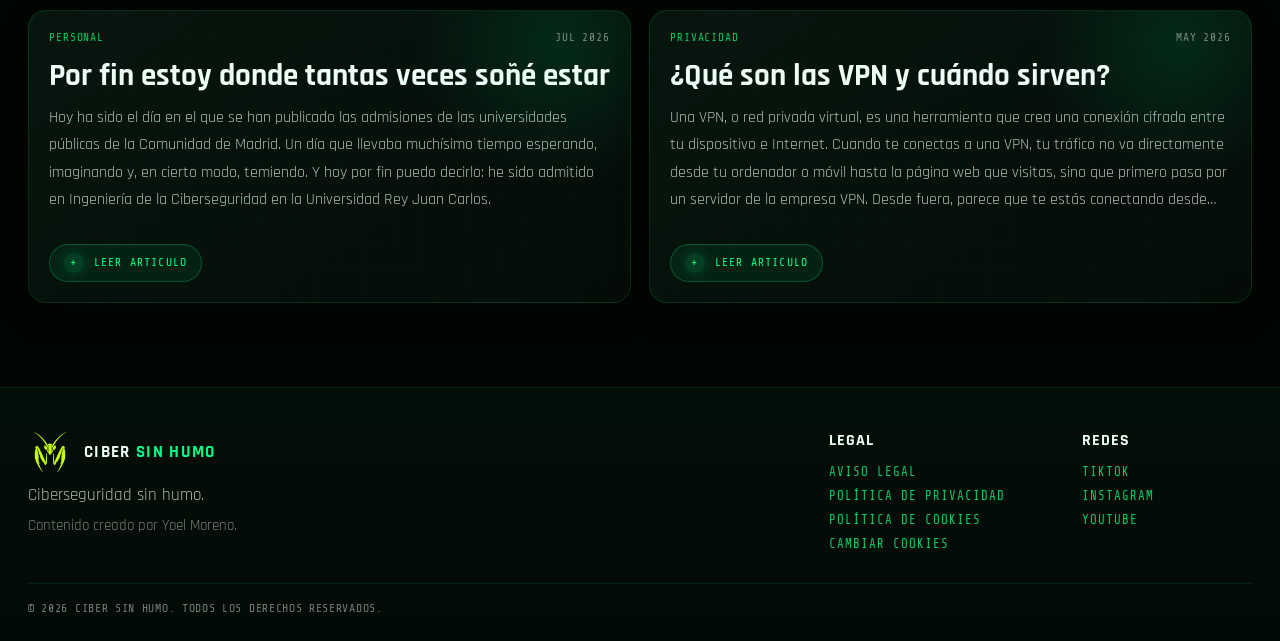
==== commit 760ab0c6: "Adjust selected video preview styling Move duration labels to the lower-right with a transparent bac" ====
--- a/index.html
+++ b/index.html
@@ -14,7 +14,7 @@
   <link rel="apple-touch-icon" href="/apple-touch-icon.png?v=3">
   <meta property="og:image" content="https://www.cibersinhumo.es/favicon-cibersinhumo.png?v=3">
   <meta name="twitter:image" content="https://www.cibersinhumo.es/favicon-cibersinhumo.png?v=3">
-  <link rel="stylesheet" href="style.css?v=145">
+  <link rel="stylesheet" href="style.css?v=146">
   <link href="https://fonts.googleapis.com/css2?family=Share+Tech+Mono&family=Rajdhani:wght@400;600;700&display=swap" rel="stylesheet">
 </head>
 <body data-cookie-banner="enabled" data-gtm-id="GTM-5VSRHPV2">
--- a/style.css
+++ b/style.css
@@ -7864,6 +7864,24 @@
   letter-spacing: .04em;
 }
 
+.topic-video-preview[data-video-id="CNkTBIf0_I0"] .topic-video-duration,
+.topic-video-preview[data-video-id="oCPLFqPrHPo"] .topic-video-duration,
+.topic-video-preview[data-video-id="u3M68reHpC4"] .topic-video-duration,
+.topic-video-preview[data-video-id="jUuJyXRsHLk"] .topic-video-duration {
+  right: 12px;
+  bottom: 12px;
+  padding: 0;
+  background: transparent;
+  text-shadow: 0 1px 4px #000, 0 0 8px #000;
+}
+
+.topic-video-preview[data-video-id="CNkTBIf0_I0"] .topic-video-frame img,
+.topic-video-preview[data-video-id="oCPLFqPrHPo"] .topic-video-frame img,
+.topic-video-preview[data-video-id="u3M68reHpC4"] .topic-video-frame img,
+.topic-video-preview[data-video-id="jUuJyXRsHLk"] .topic-video-frame img {
+  object-position: center bottom;
+}
+
 .topic-video-placeholder {
   color: var(--accent);
   font-size: 2rem;
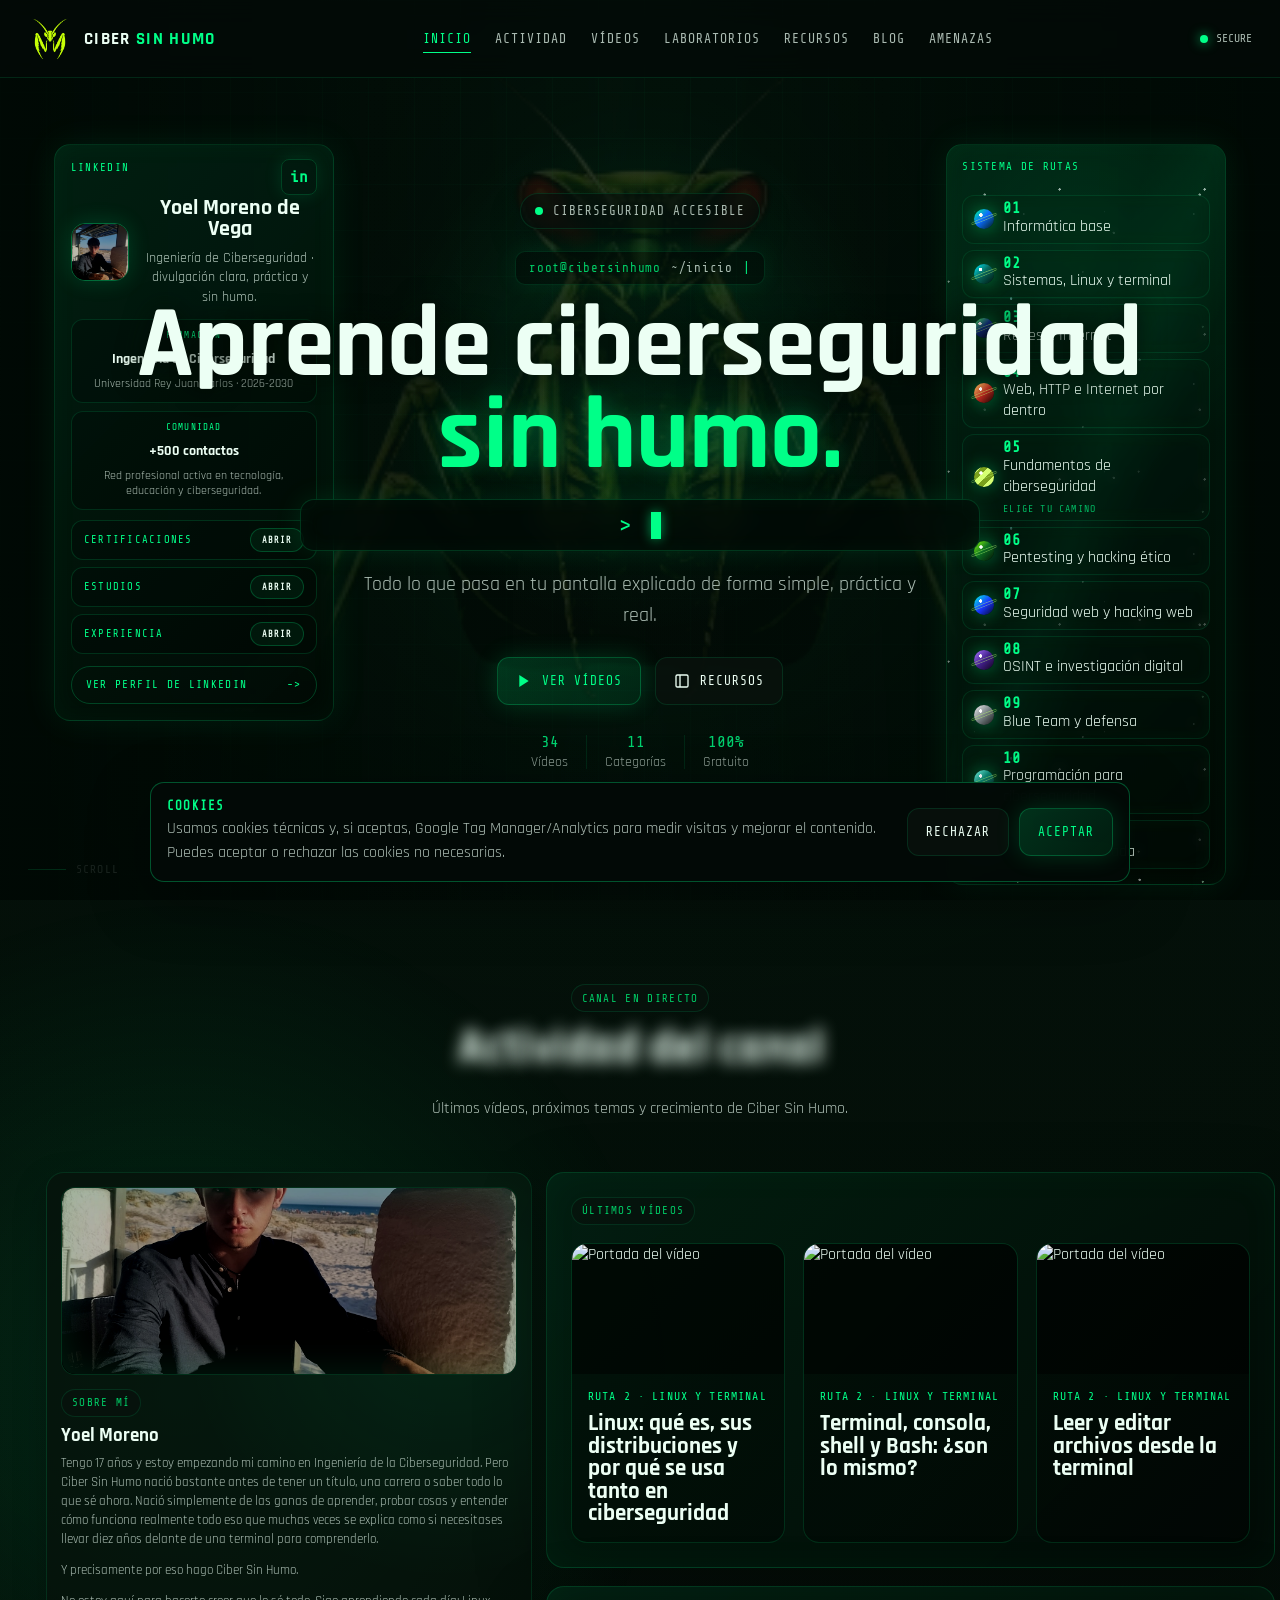
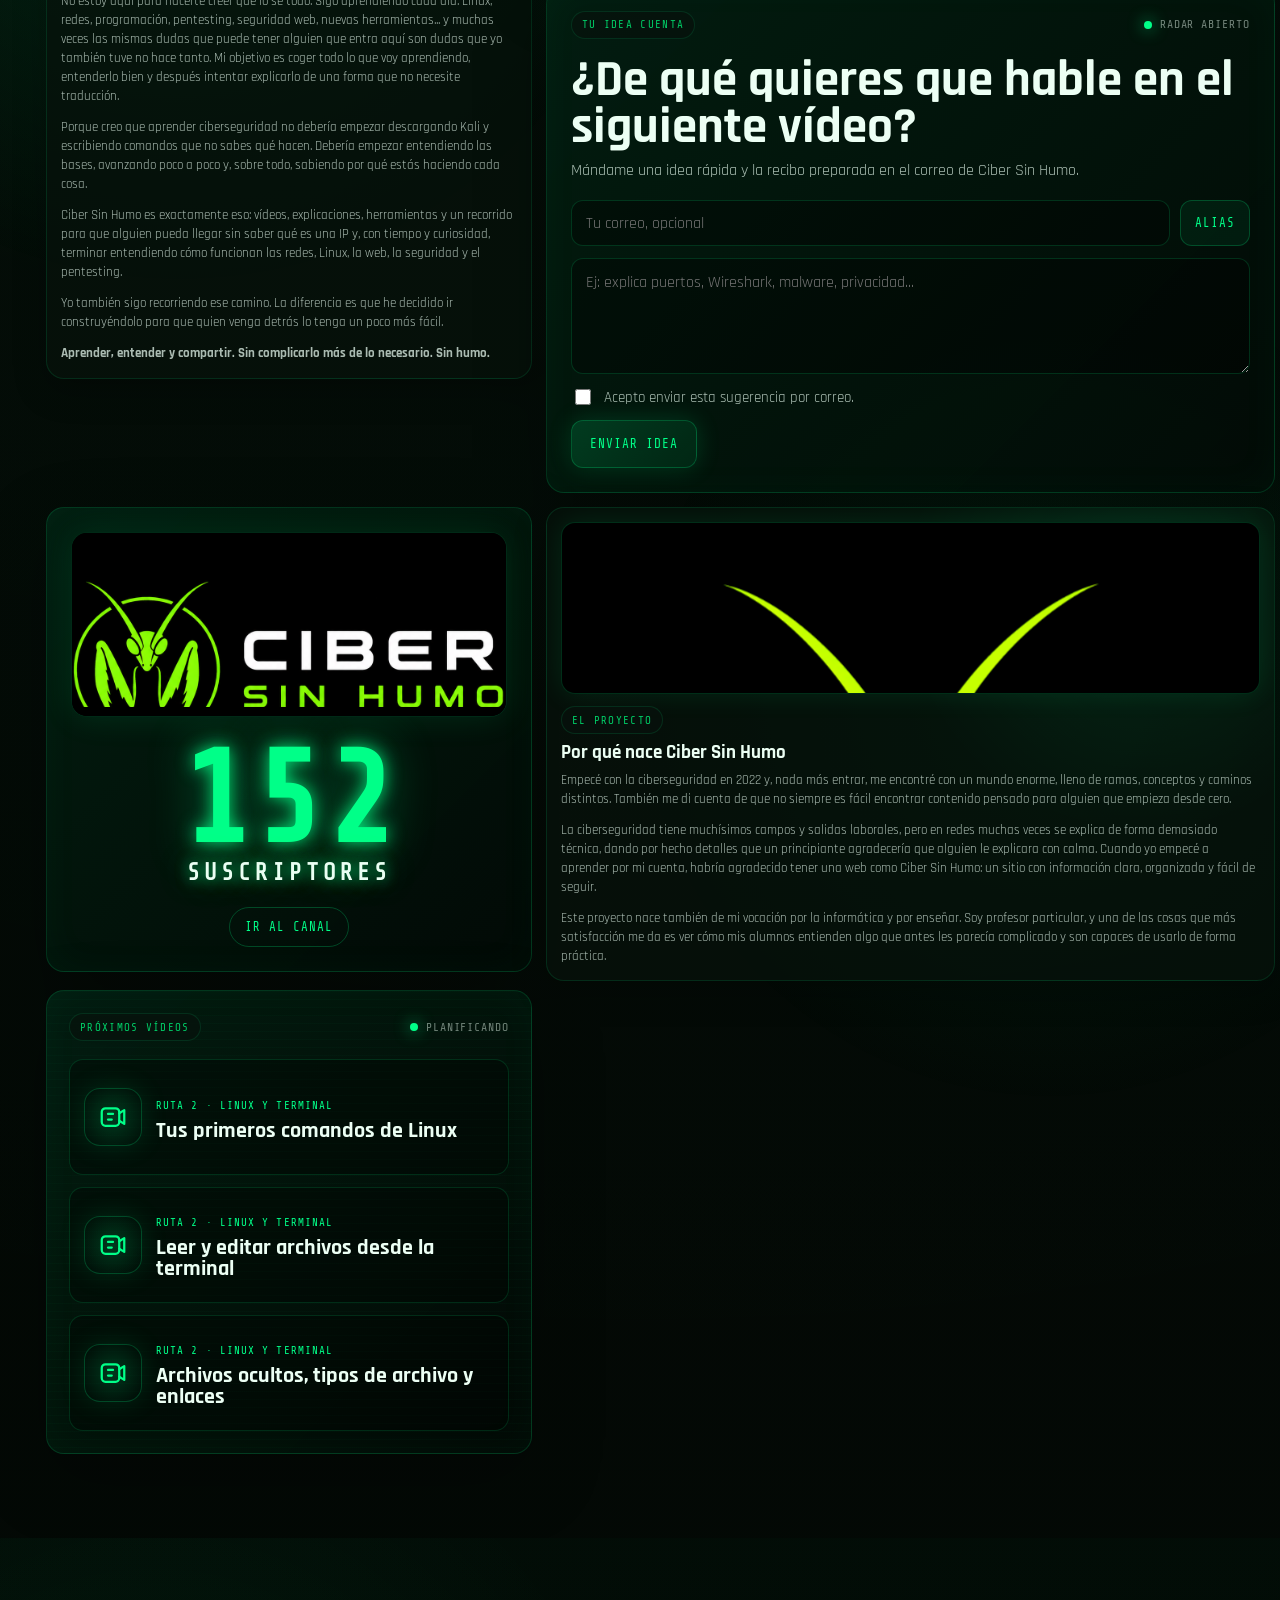
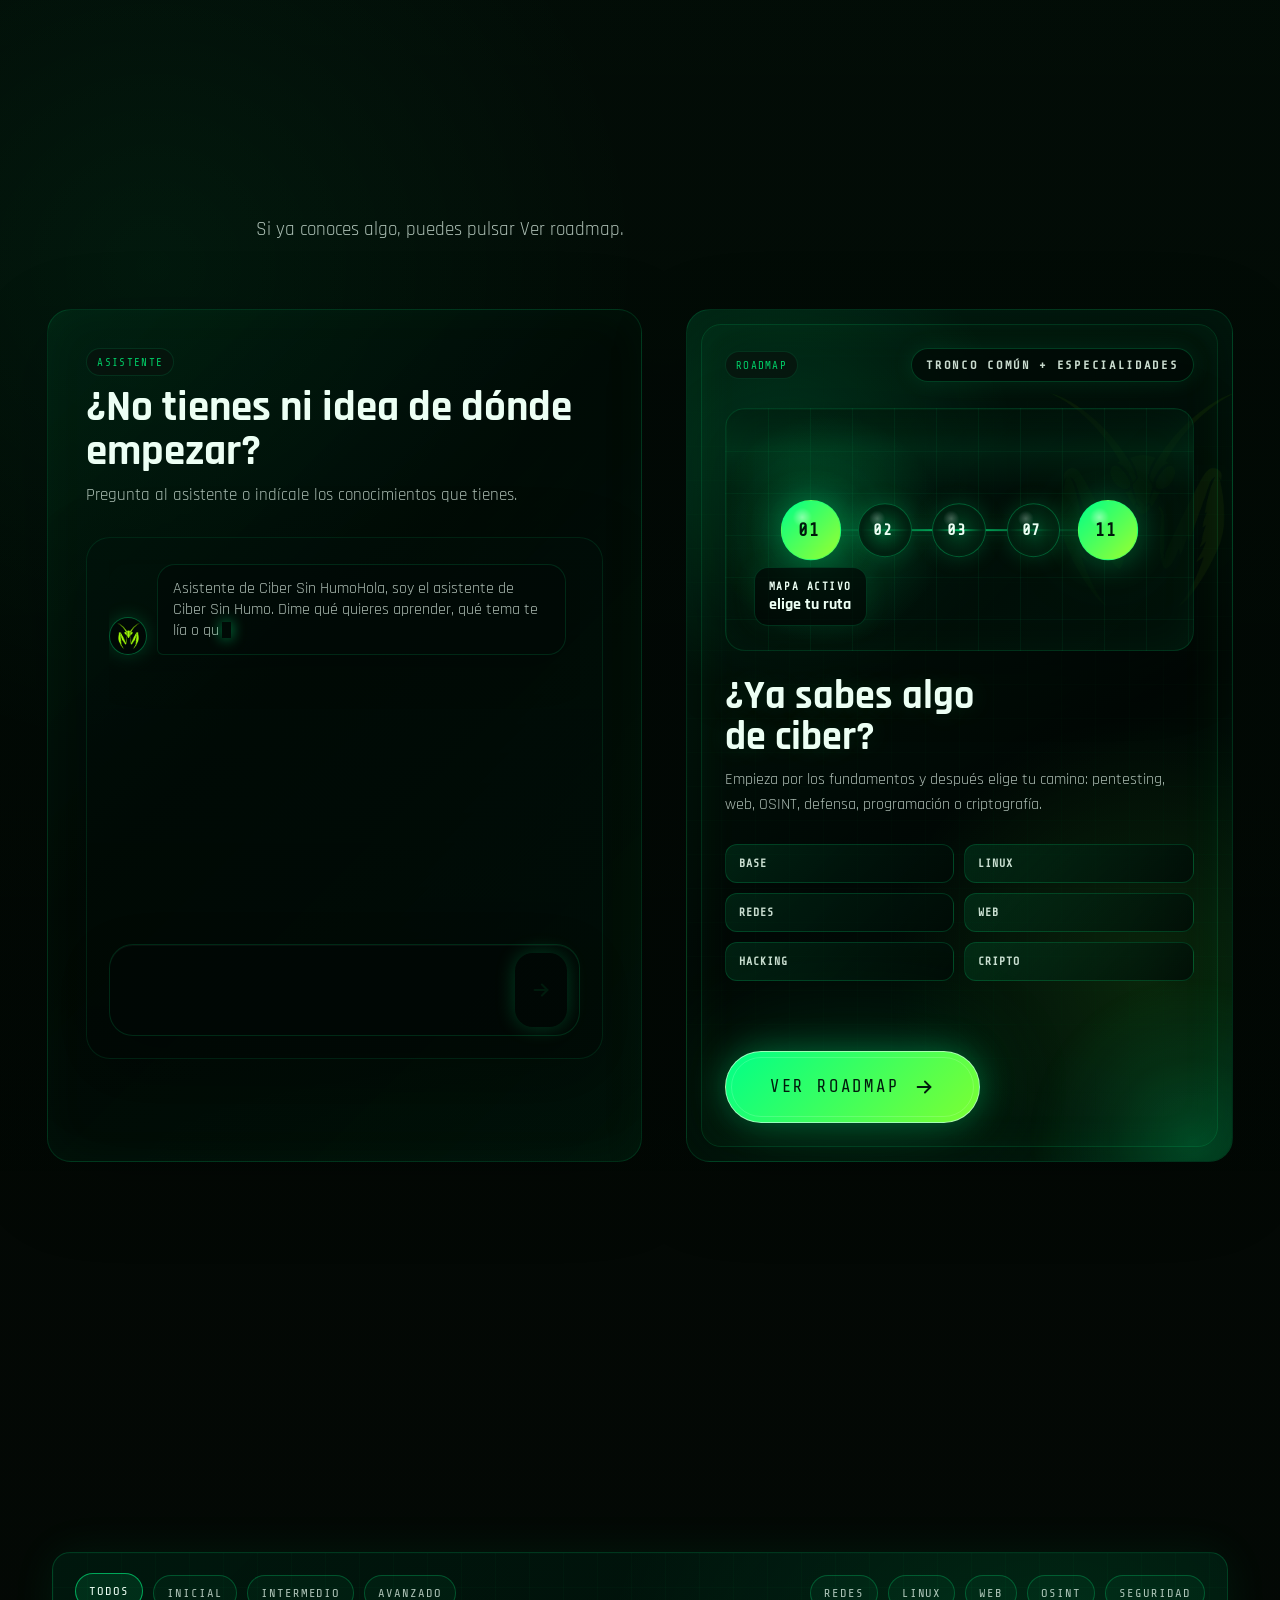
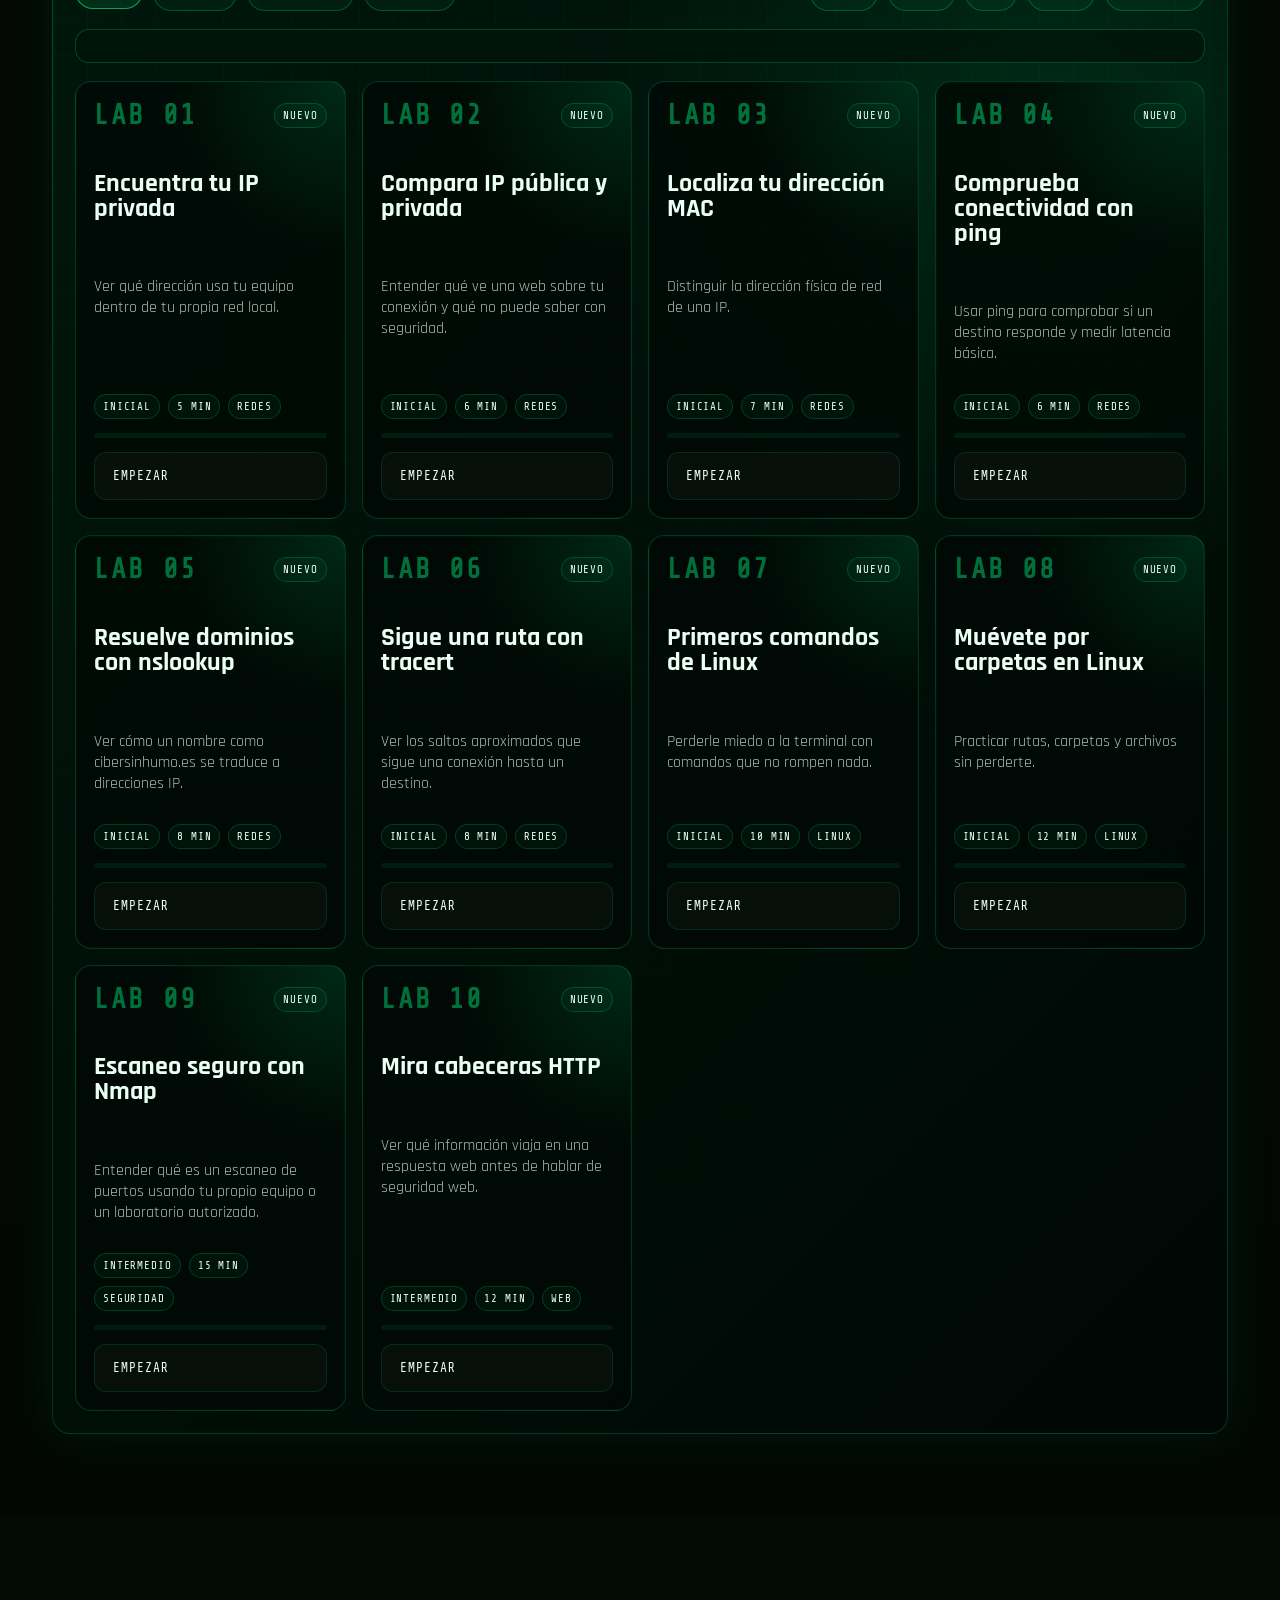
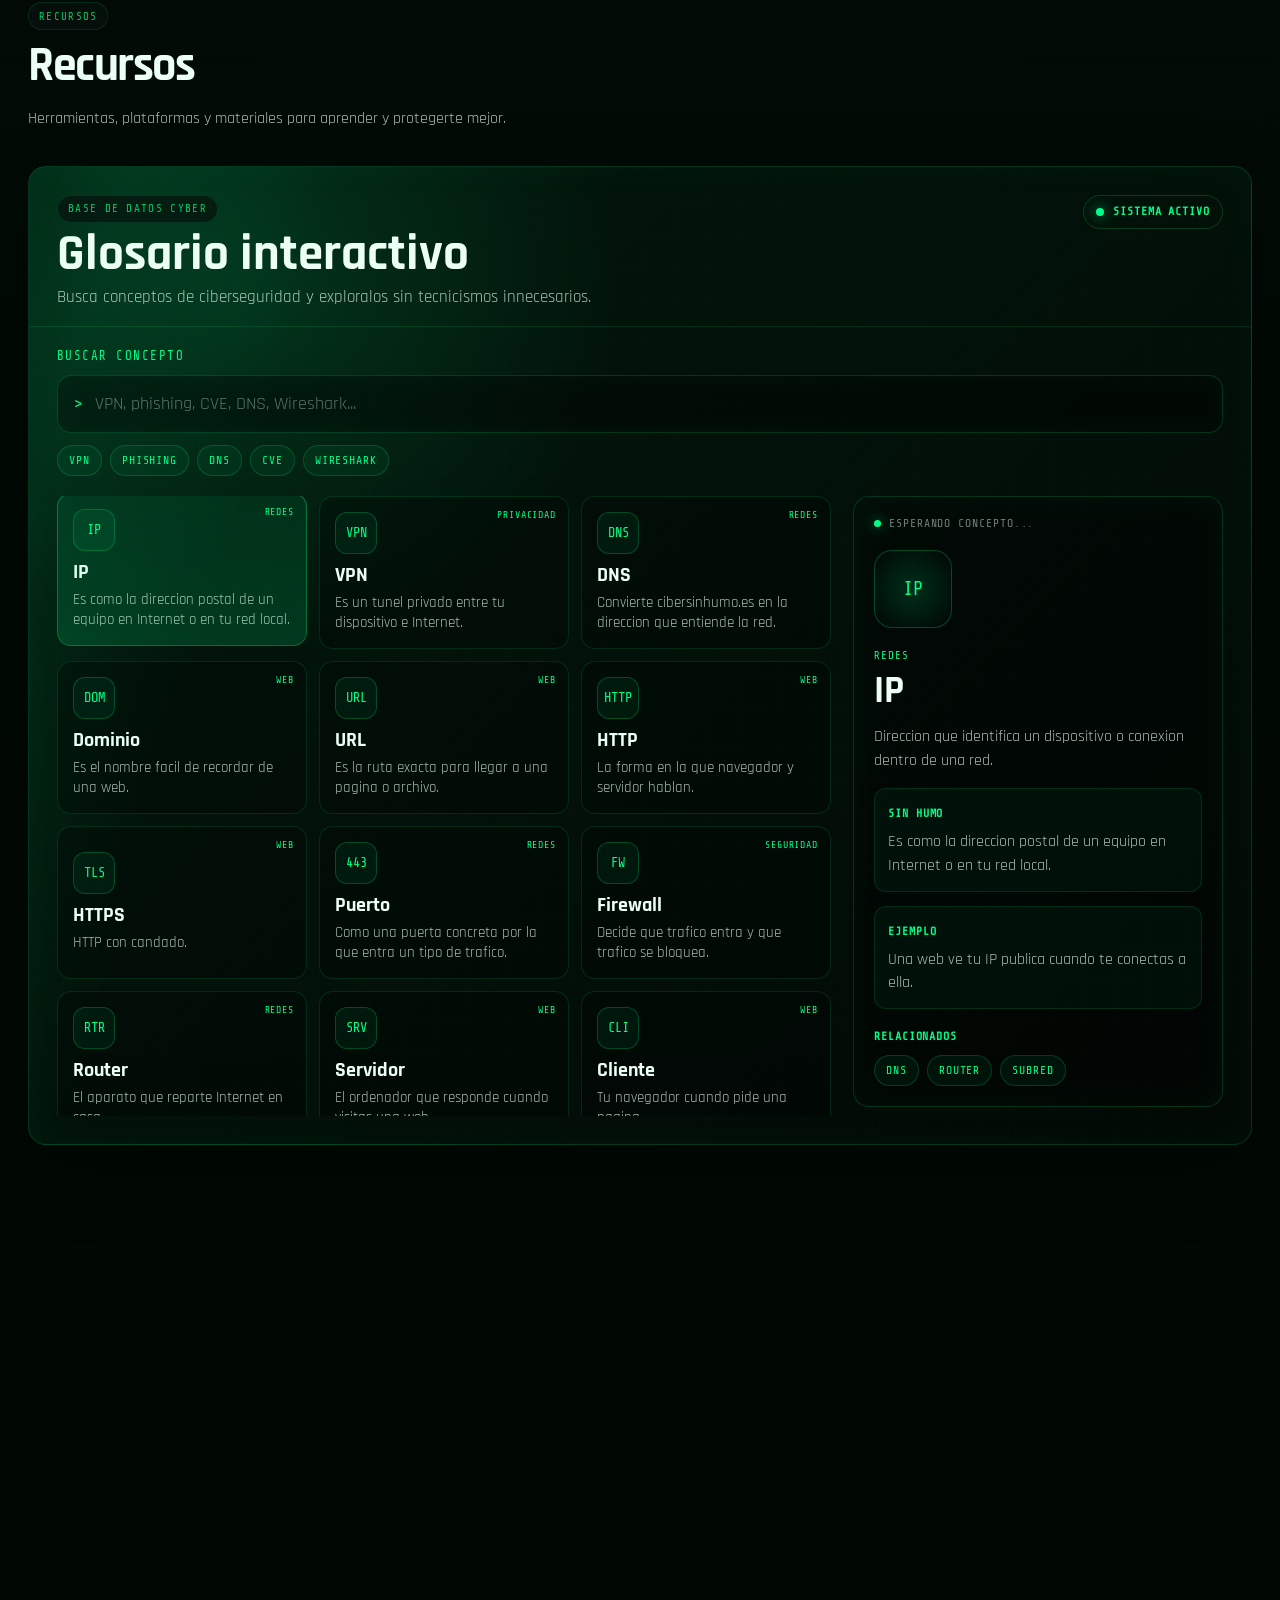
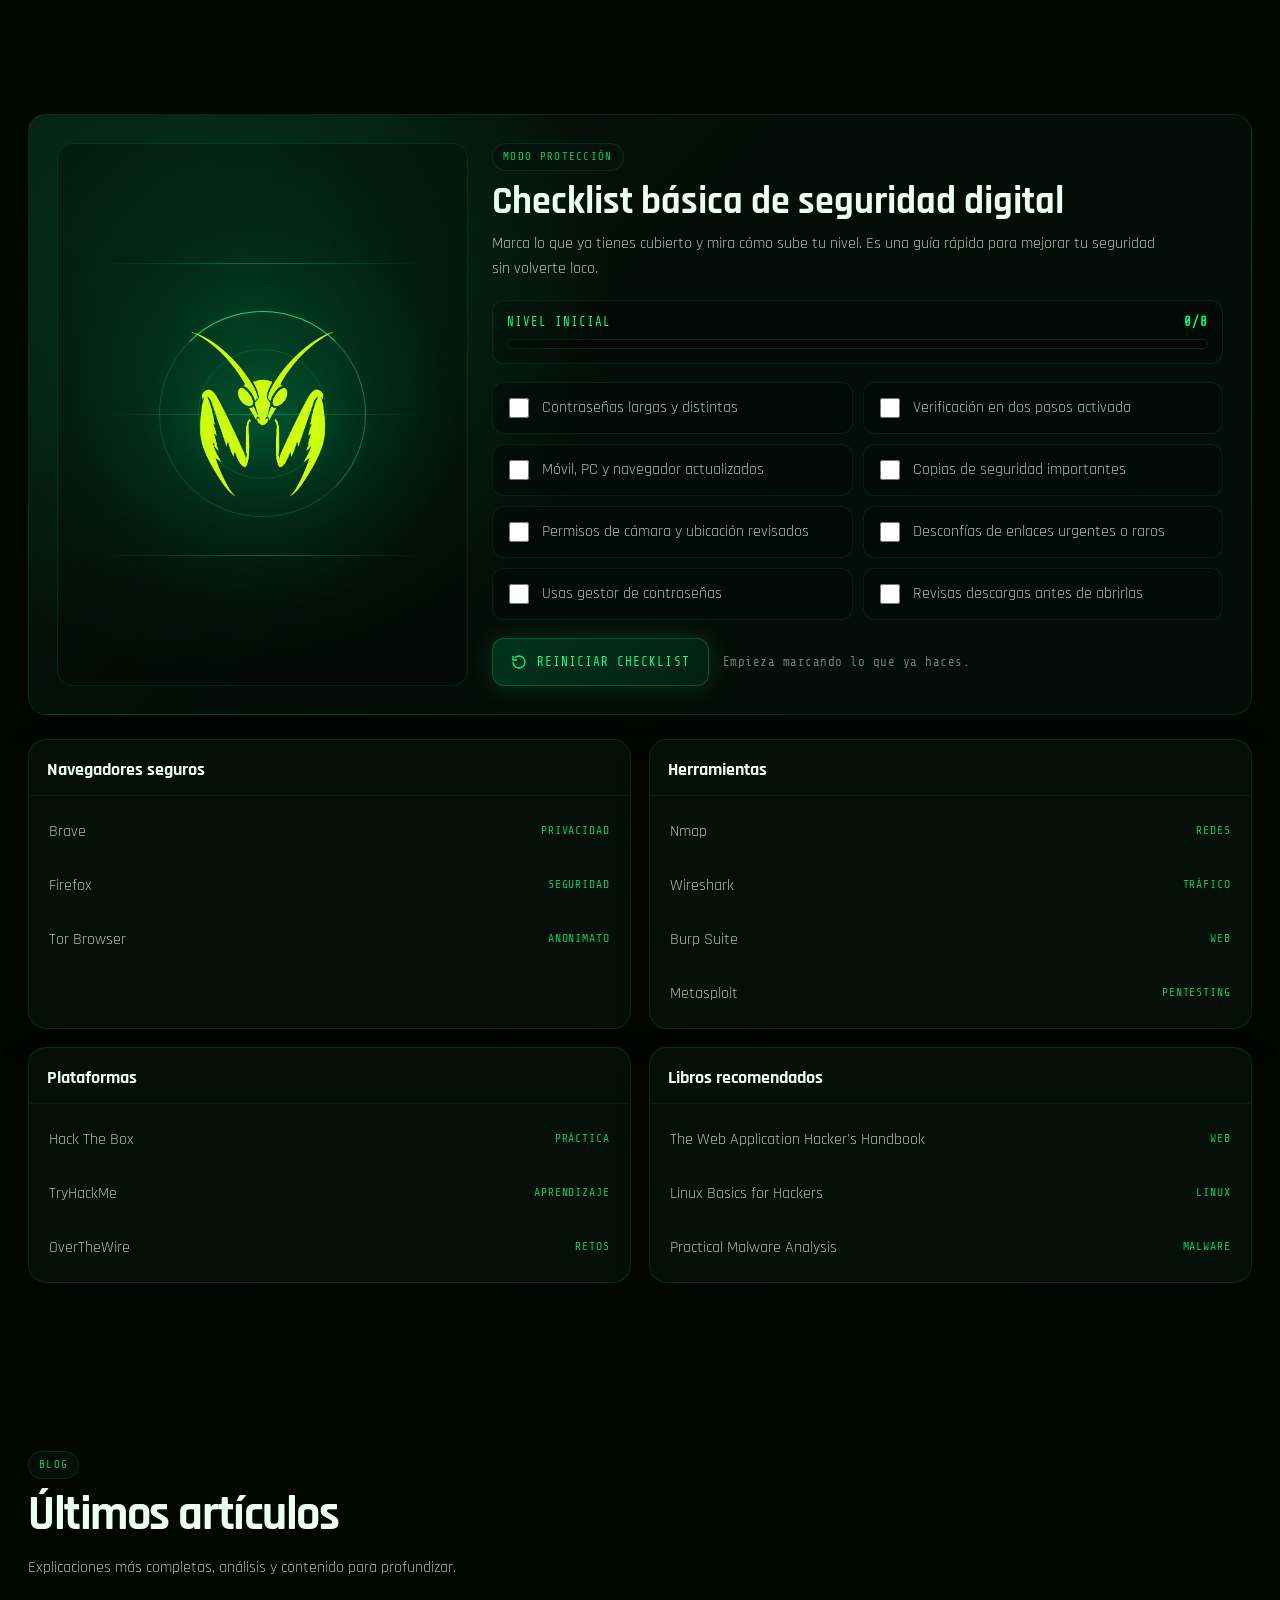
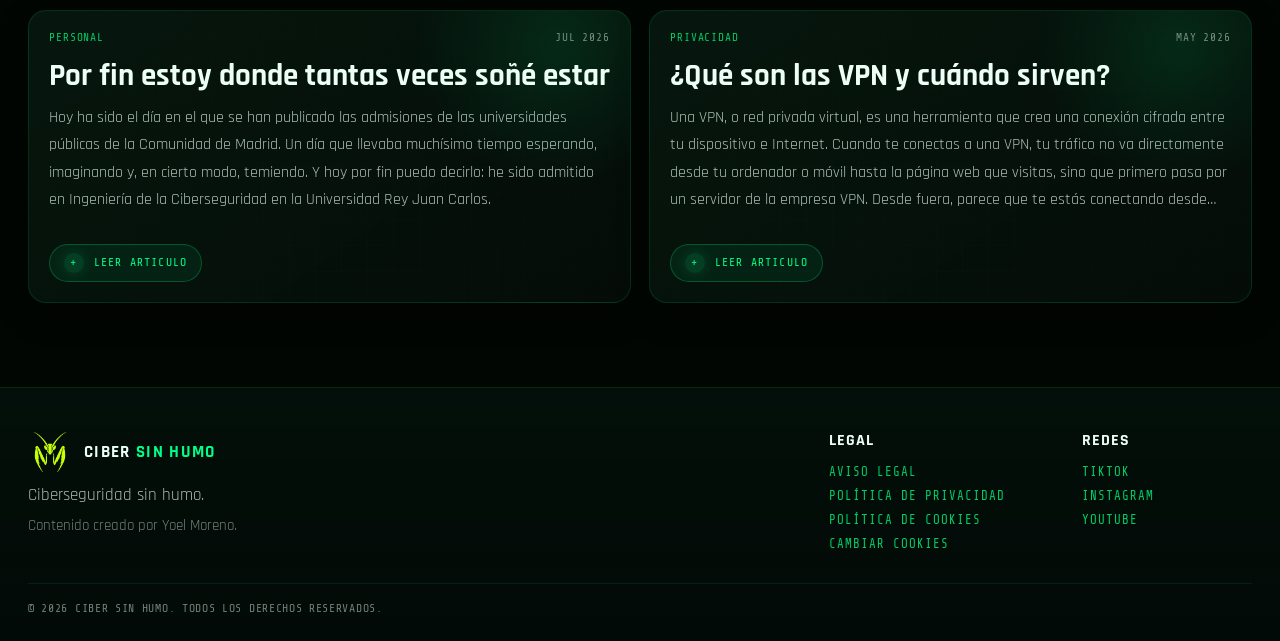
==== commit 3d7a3850: "Adjust activity project image position Move the image upward by 12px and bump the stylesheet cache v" ====
--- a/index.html
+++ b/index.html
@@ -14,7 +14,7 @@
   <link rel="apple-touch-icon" href="/apple-touch-icon.png?v=3">
   <meta property="og:image" content="https://www.cibersinhumo.es/favicon-cibersinhumo.png?v=3">
   <meta name="twitter:image" content="https://www.cibersinhumo.es/favicon-cibersinhumo.png?v=3">
-  <link rel="stylesheet" href="style.css?v=146">
+  <link rel="stylesheet" href="style.css?v=147">
   <link href="https://fonts.googleapis.com/css2?family=Share+Tech+Mono&family=Rajdhani:wght@400;600;700&display=swap" rel="stylesheet">
 </head>
 <body data-cookie-banner="enabled" data-gtm-id="GTM-5VSRHPV2">
--- a/style.css
+++ b/style.css
@@ -11330,7 +11330,7 @@
   height: 112% !important;
   object-fit: cover !important;
   object-position: center top !important;
-  transform: translateY(-72px) scale(1.04) !important;
+  transform: translateY(-84px) scale(1.04) !important;
 }
 
 #canal .activity-project-card .about-project-mark img {
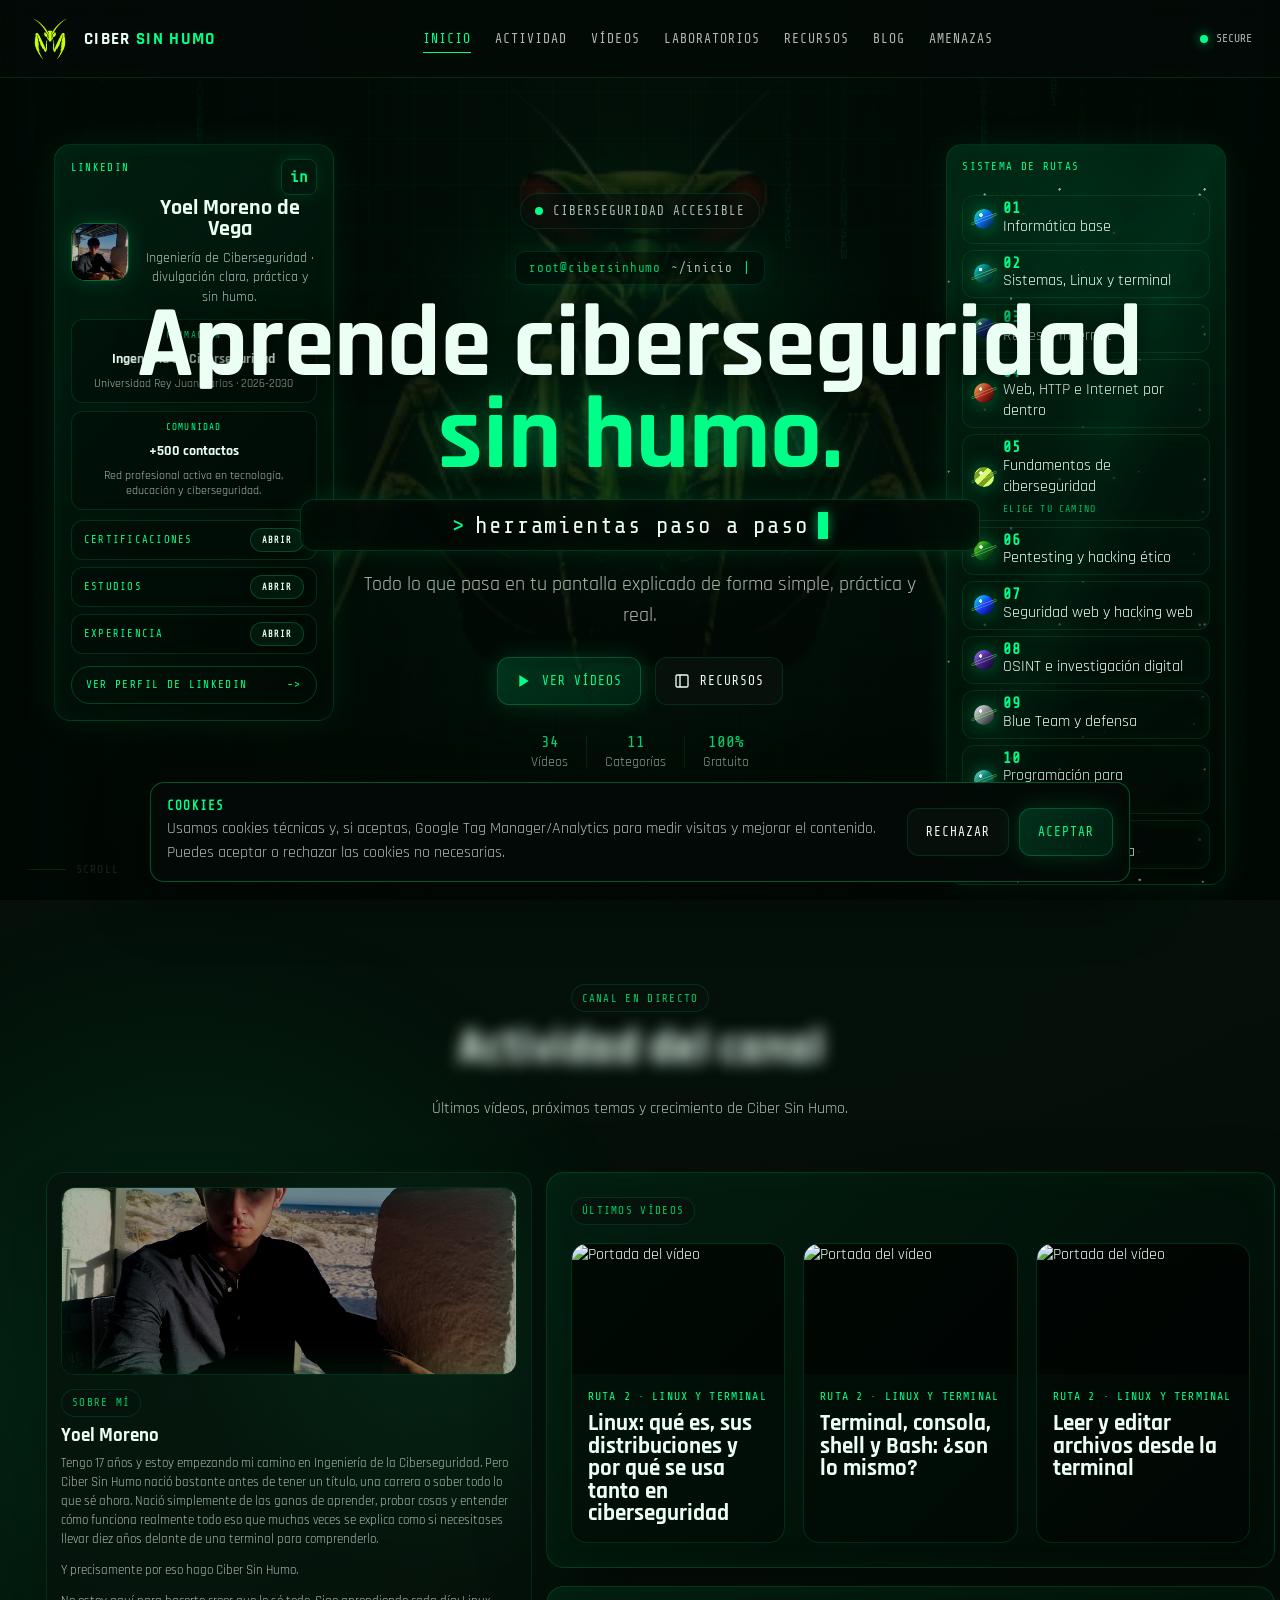
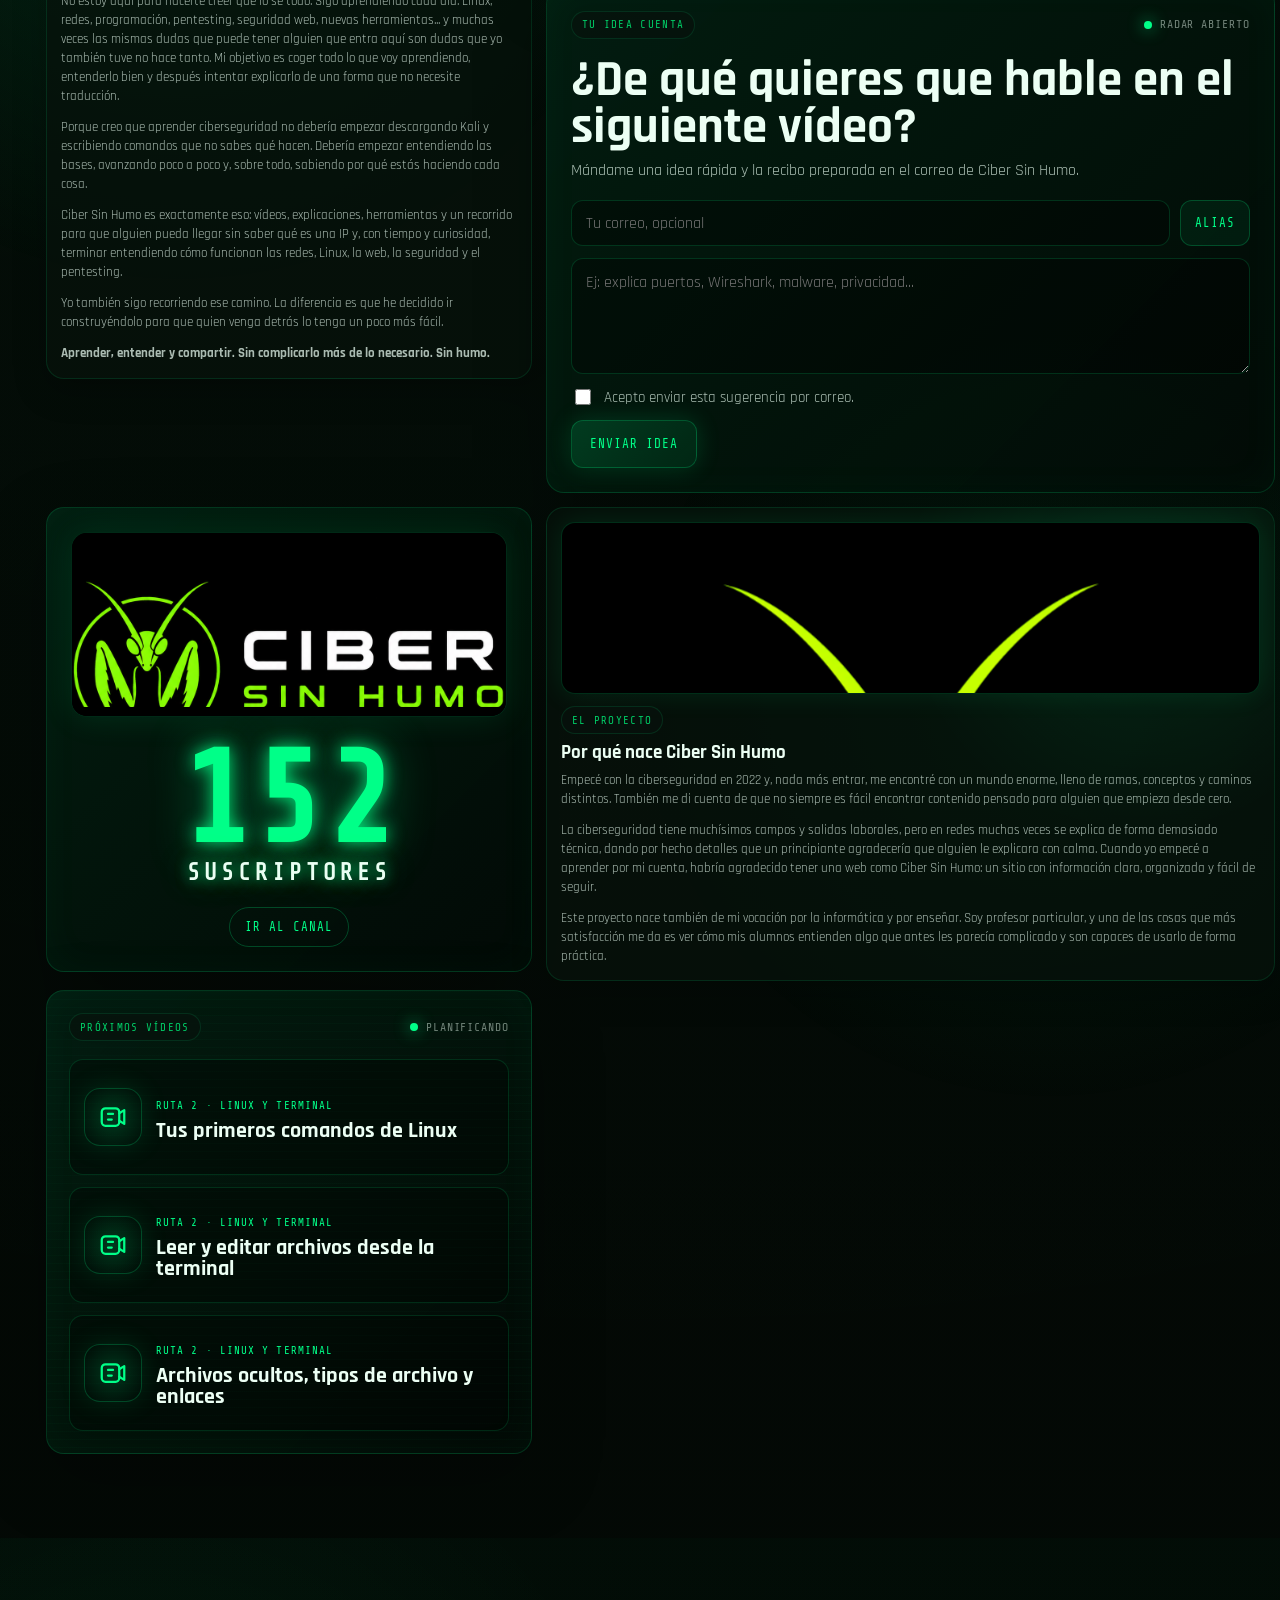
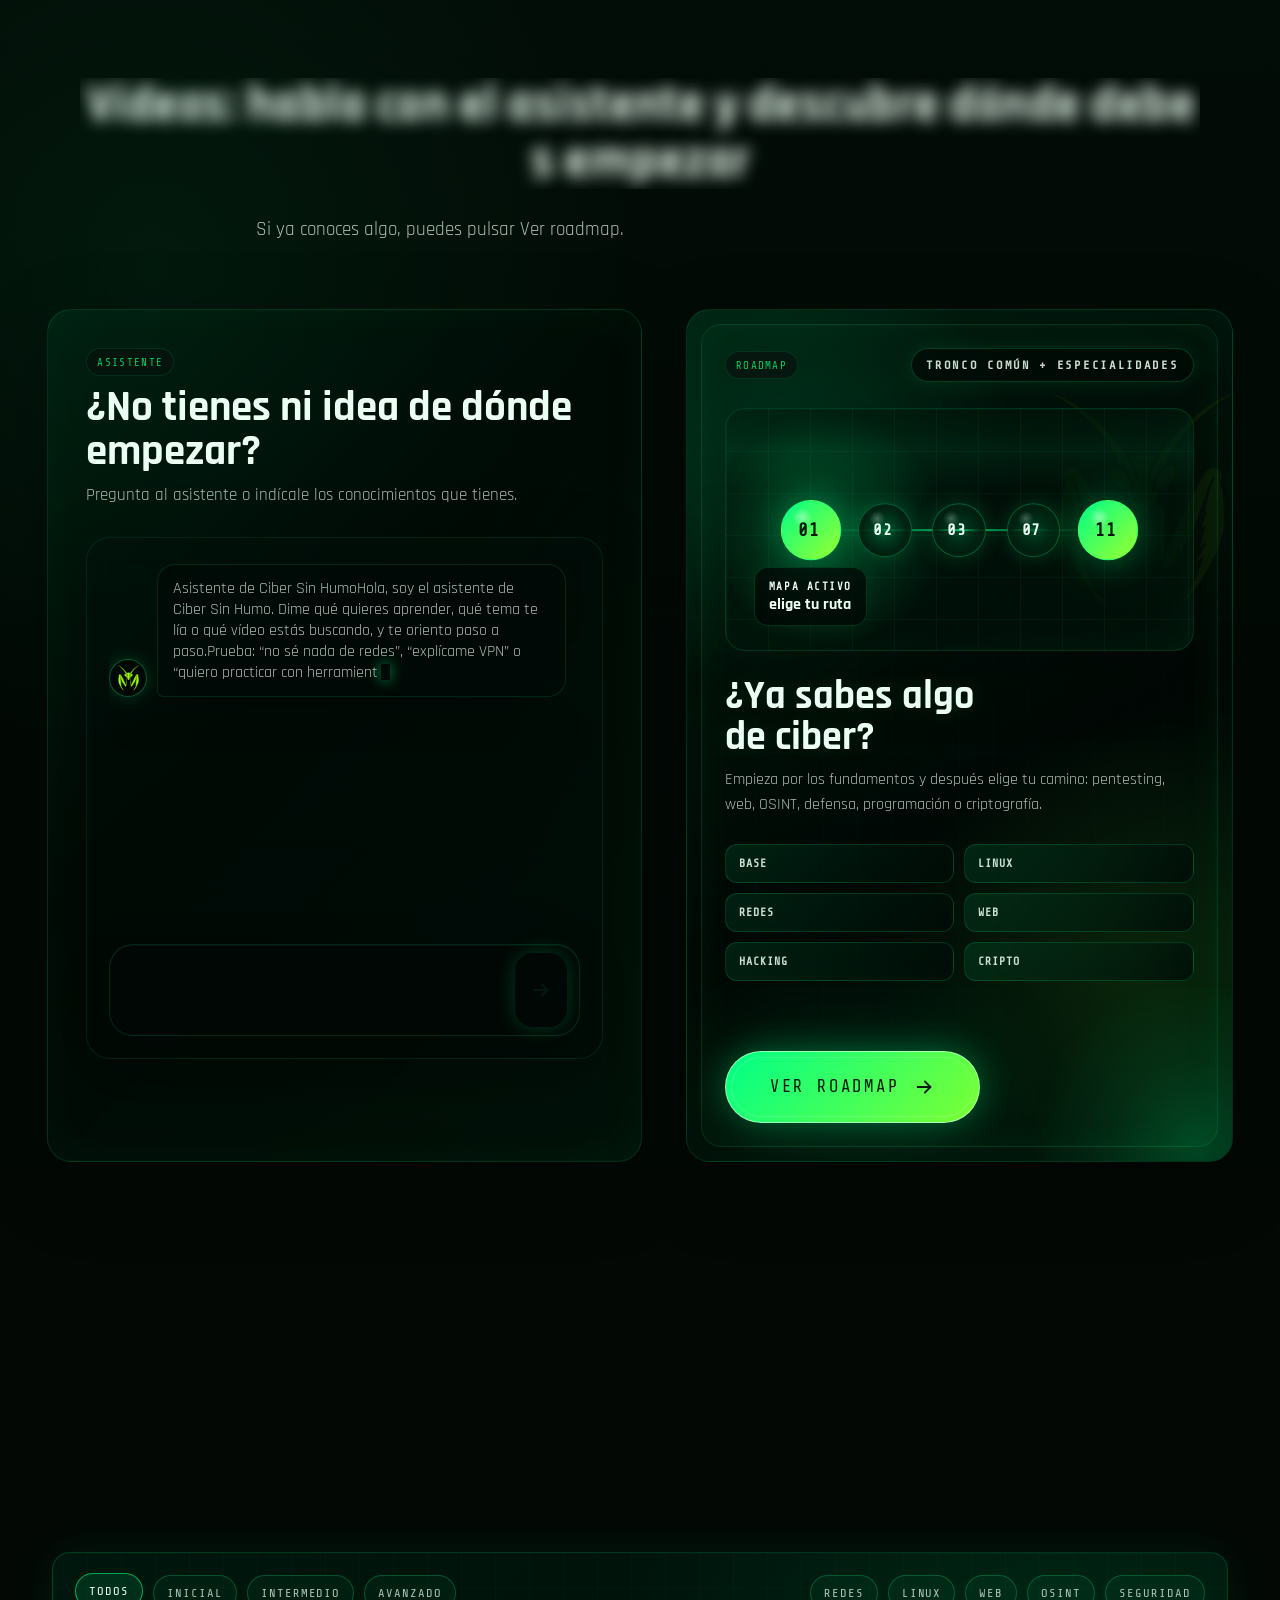
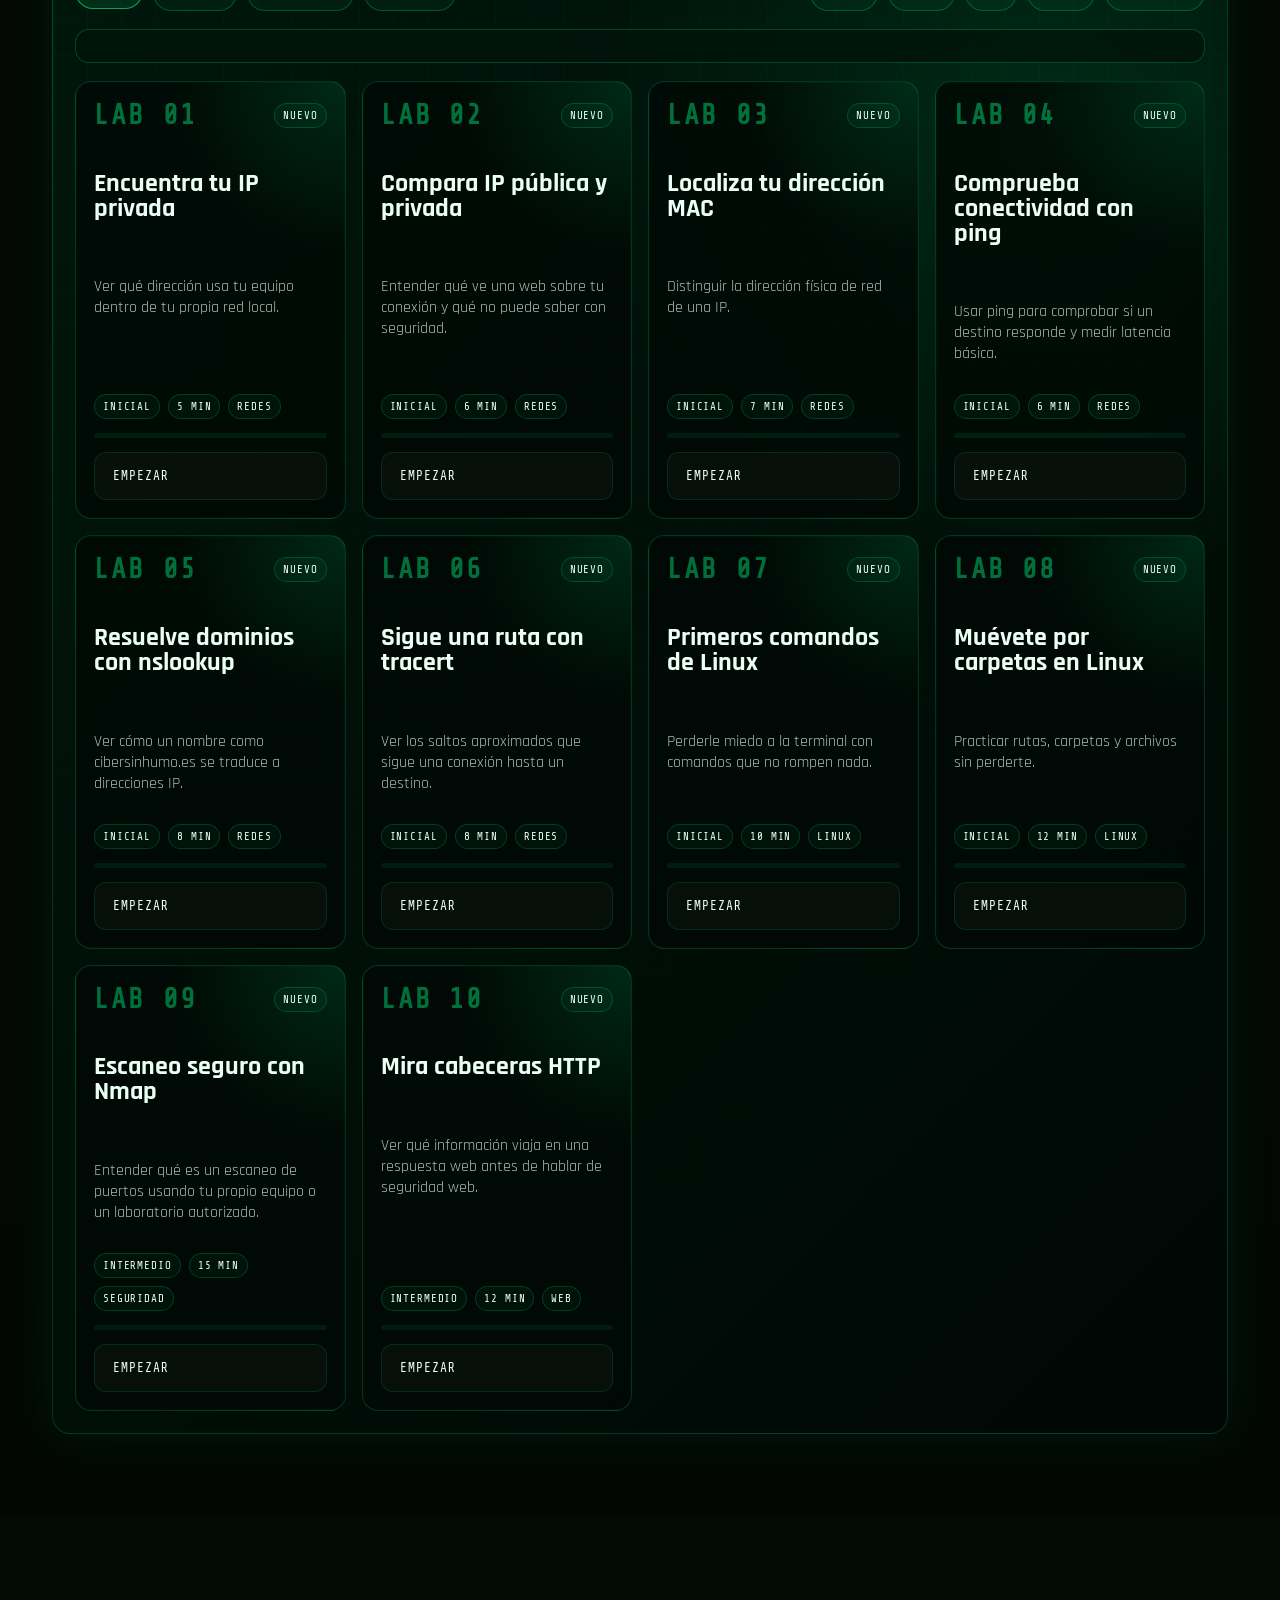
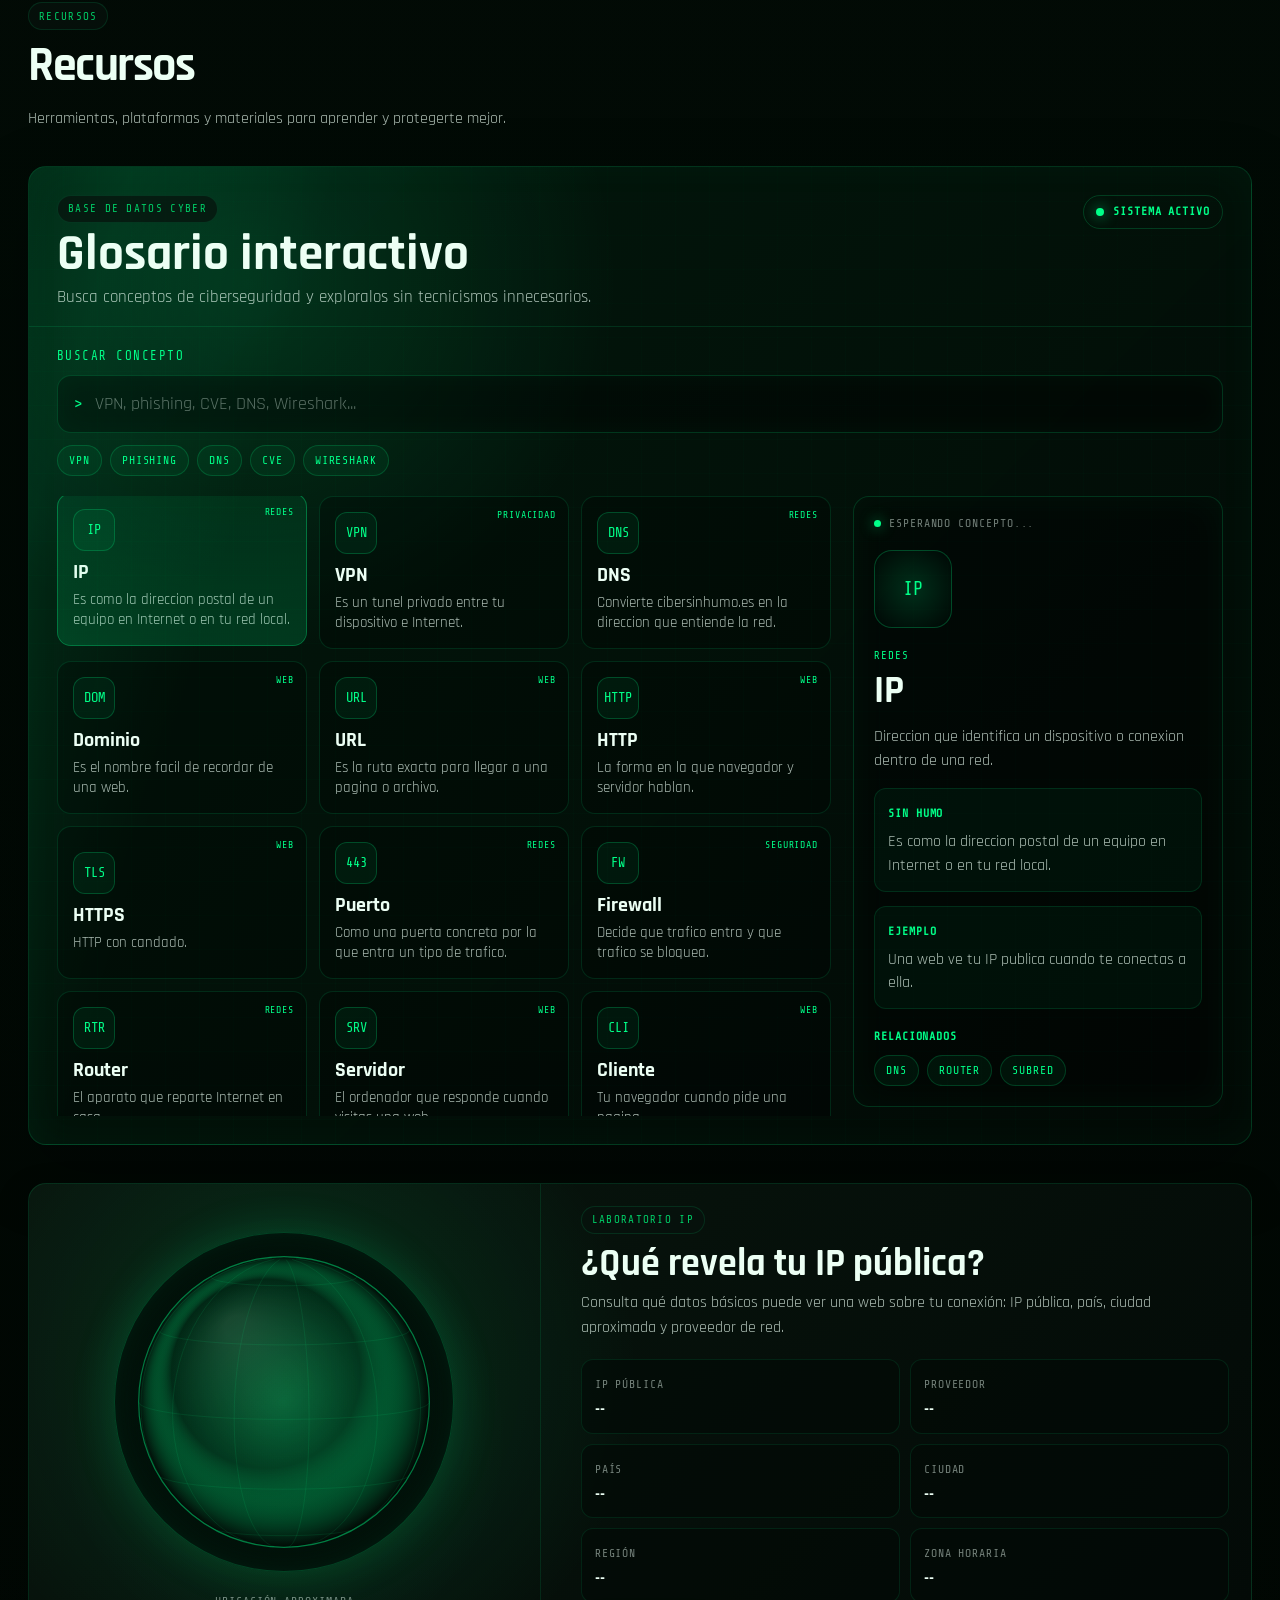
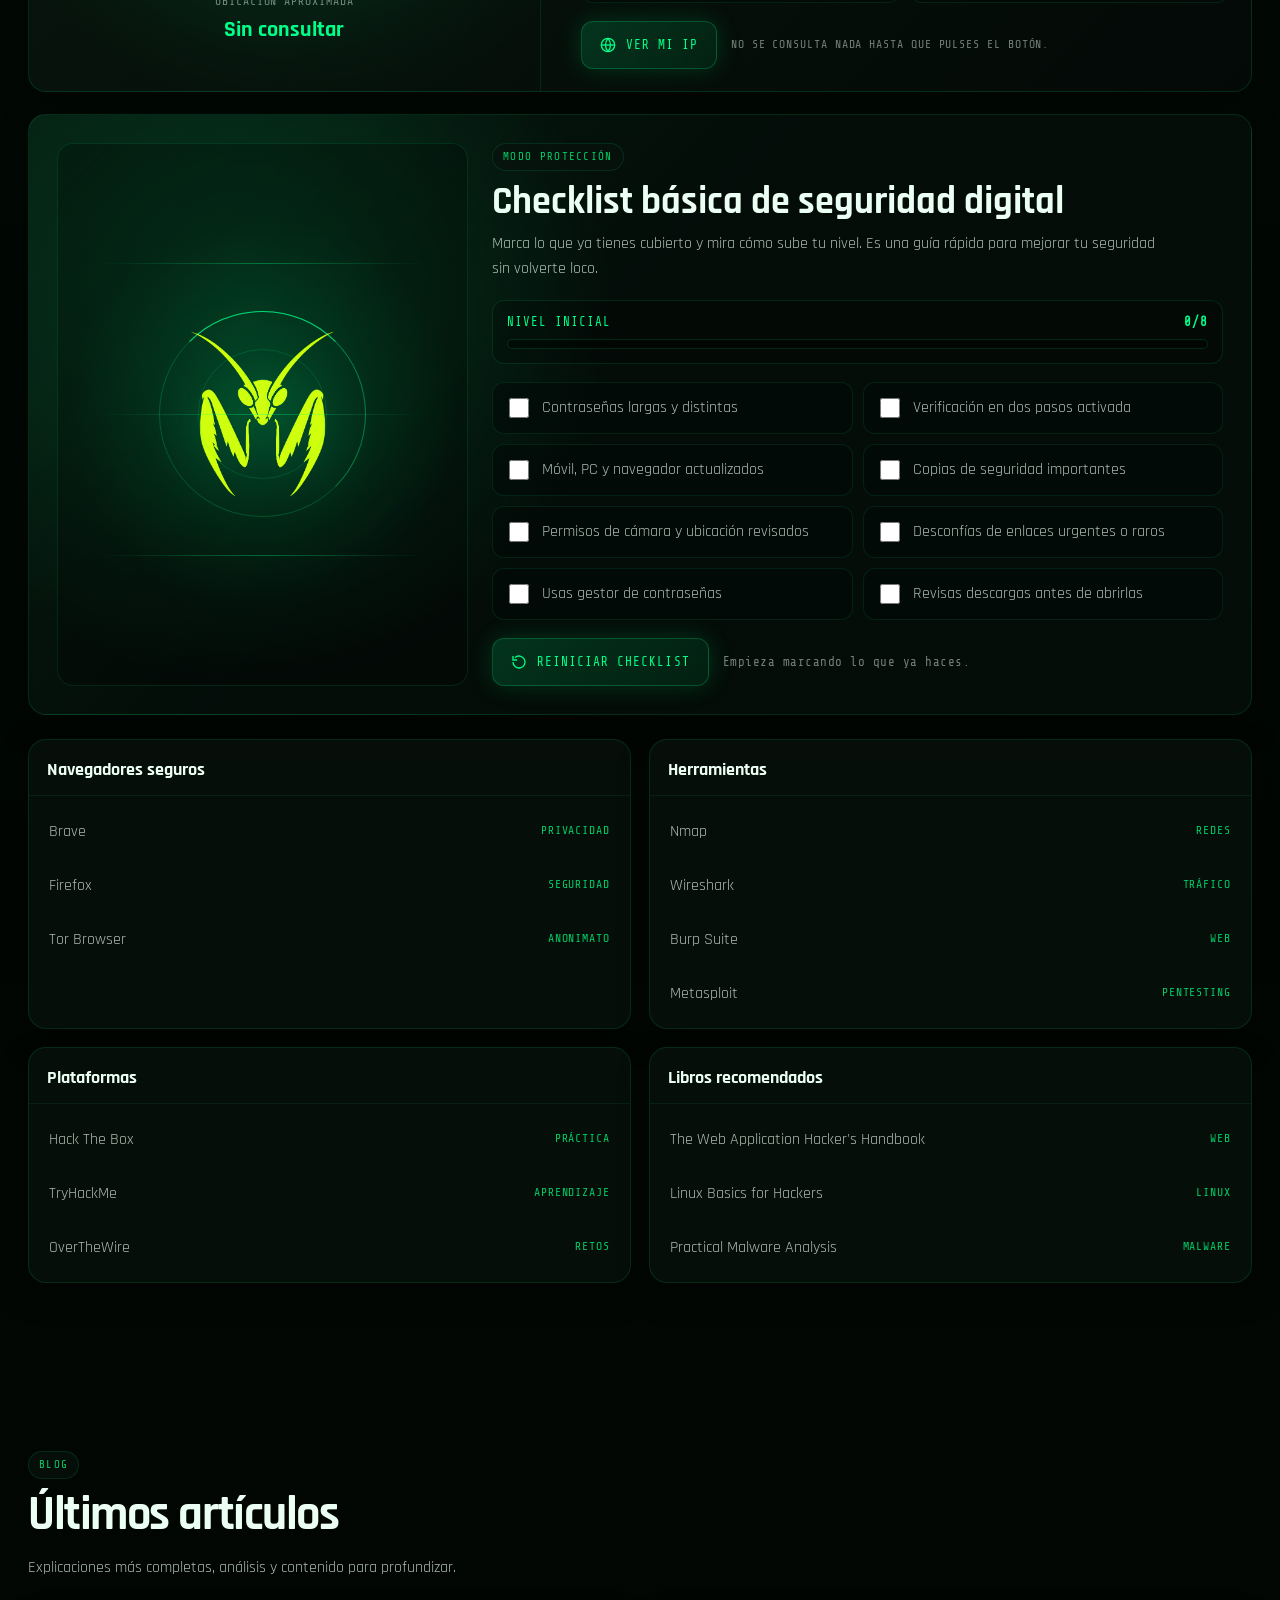
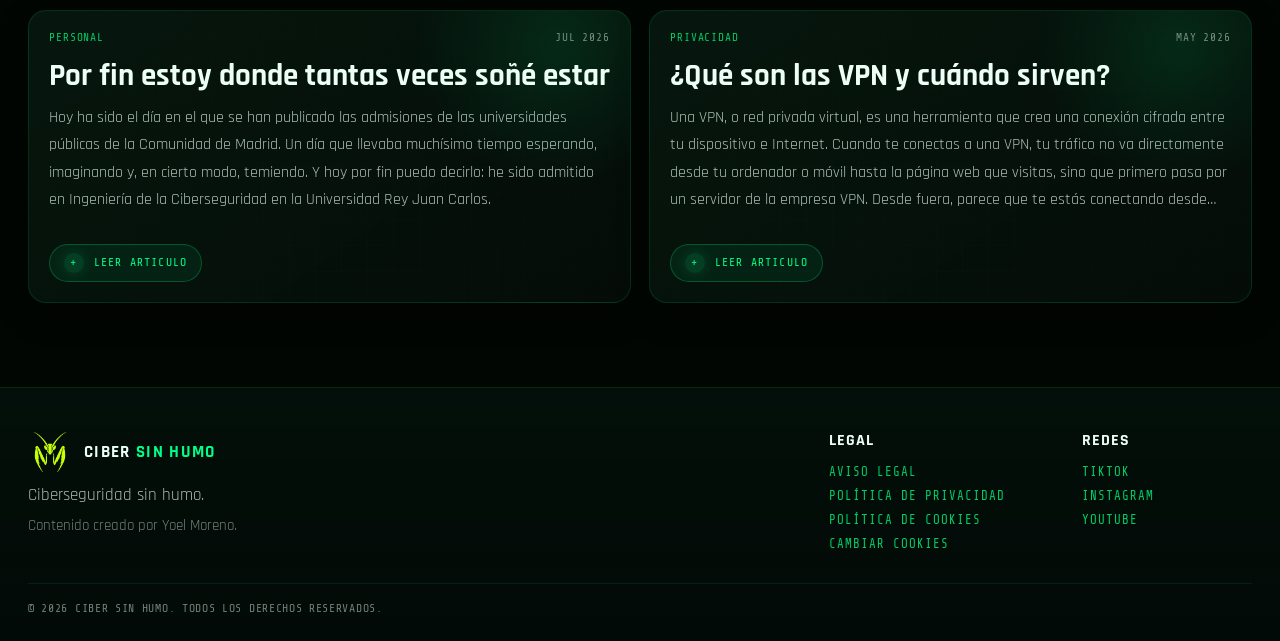
==== commit 9e902ae8: "Add video to Linux roadmap topic 10 Publish the new Linux topic video and update the script cache ve" ====
--- a/index.html
+++ b/index.html
@@ -881,6 +881,6 @@
     }, { once: true });
   }());
 </script>
-<script src="script.js?v=154"></script>
+<script src="script.js?v=155"></script>
 </body>
 </html>
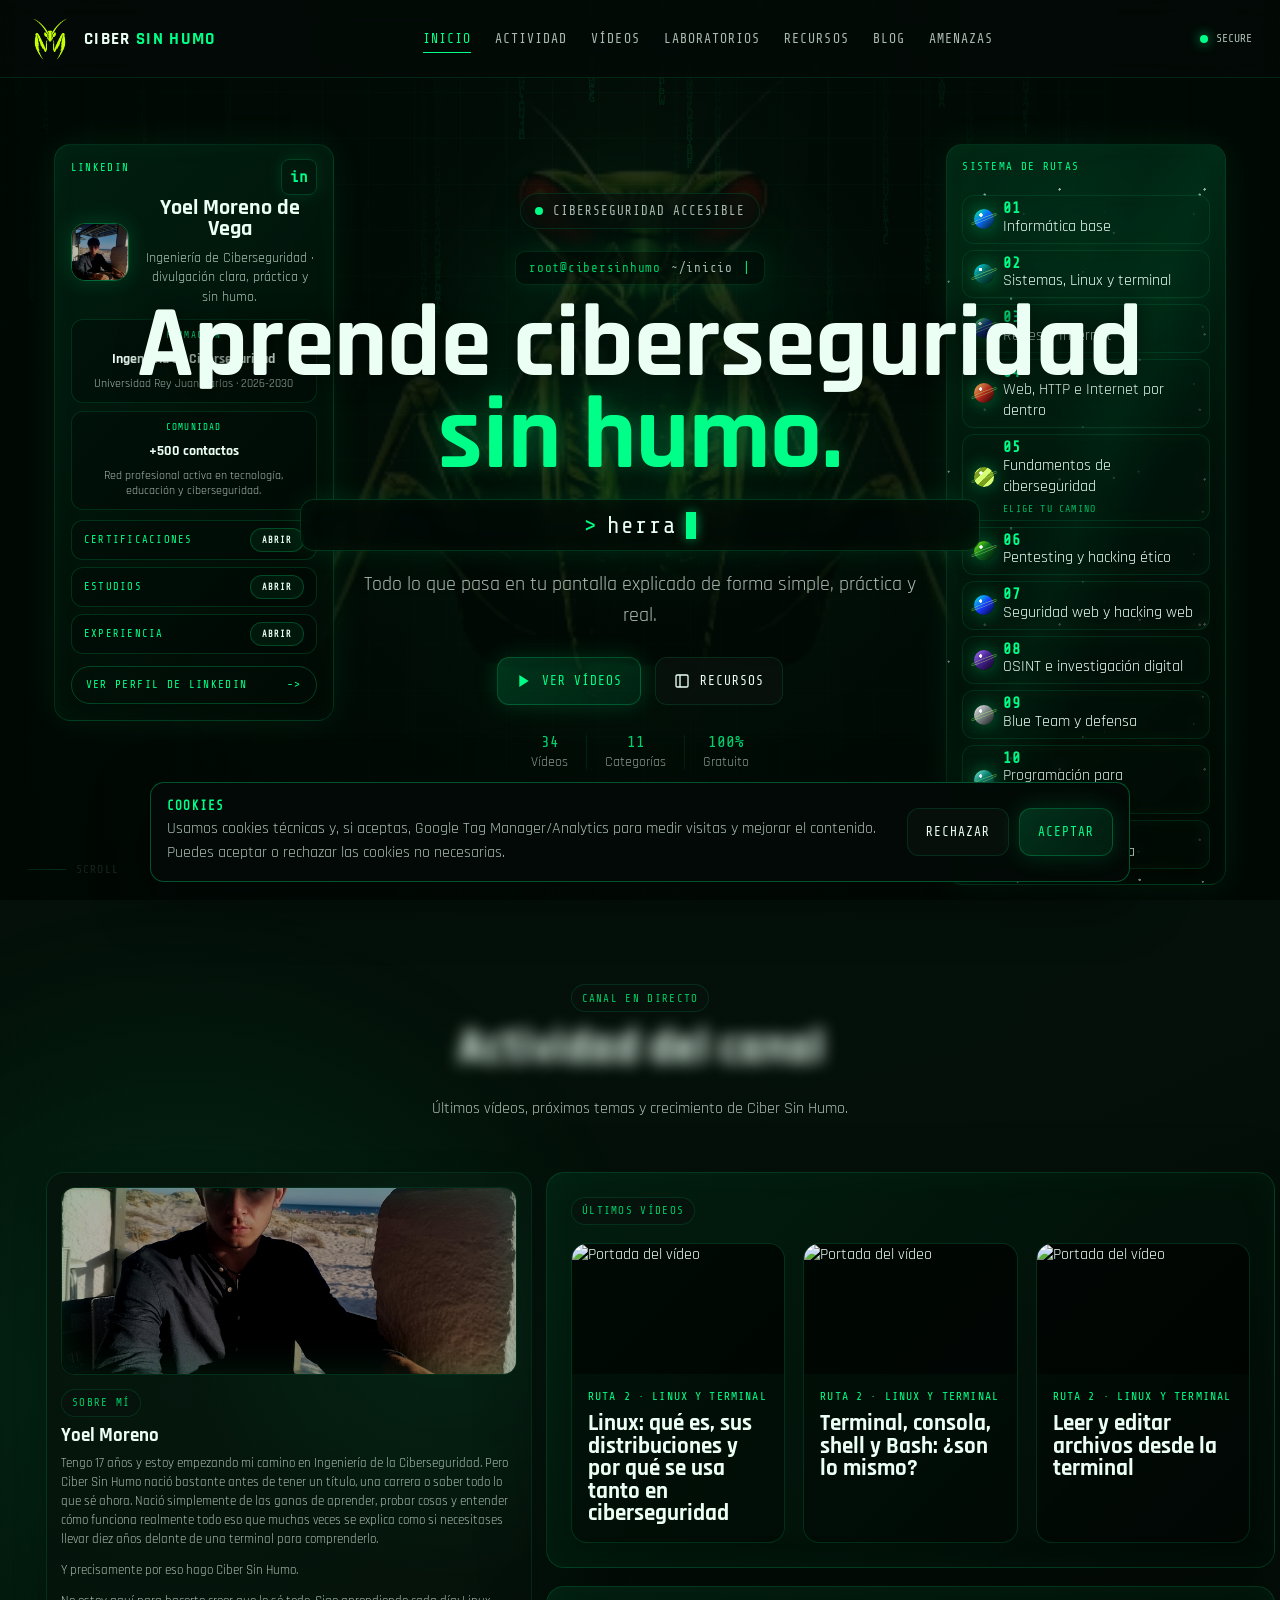
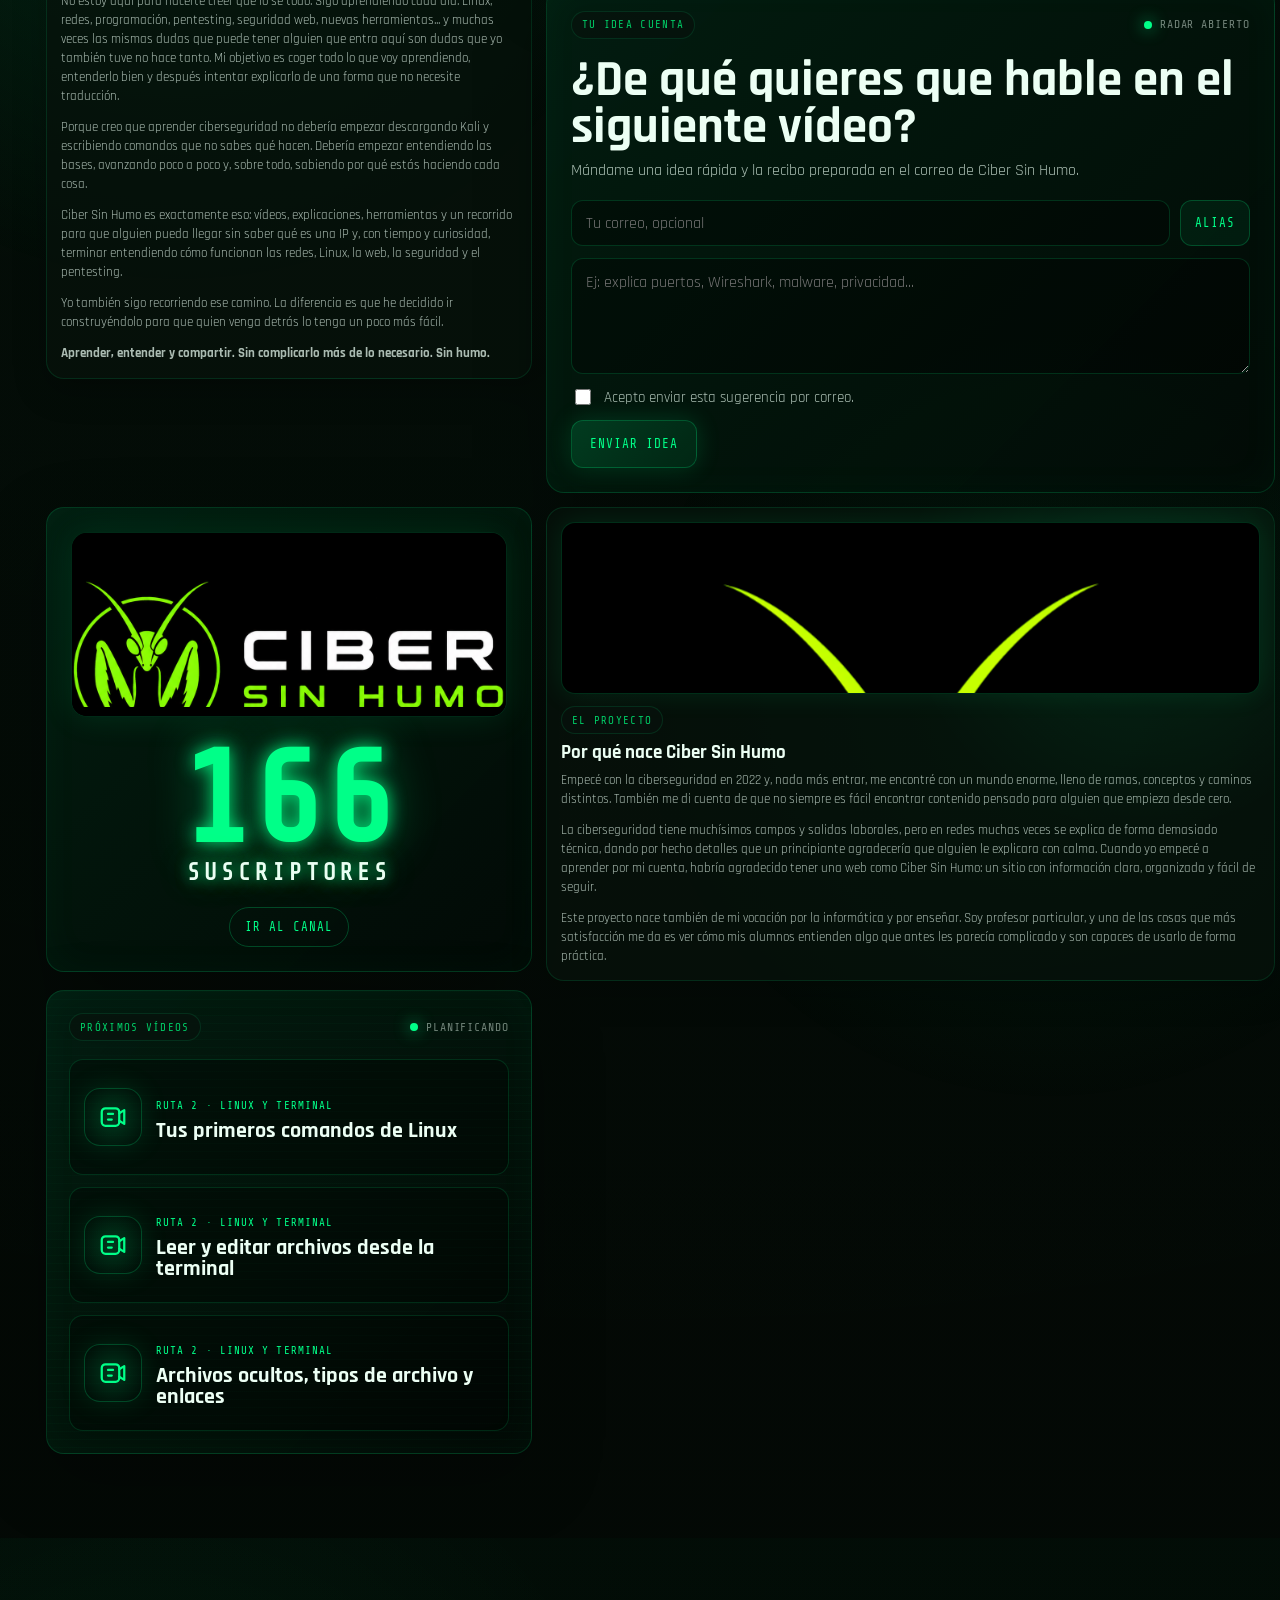
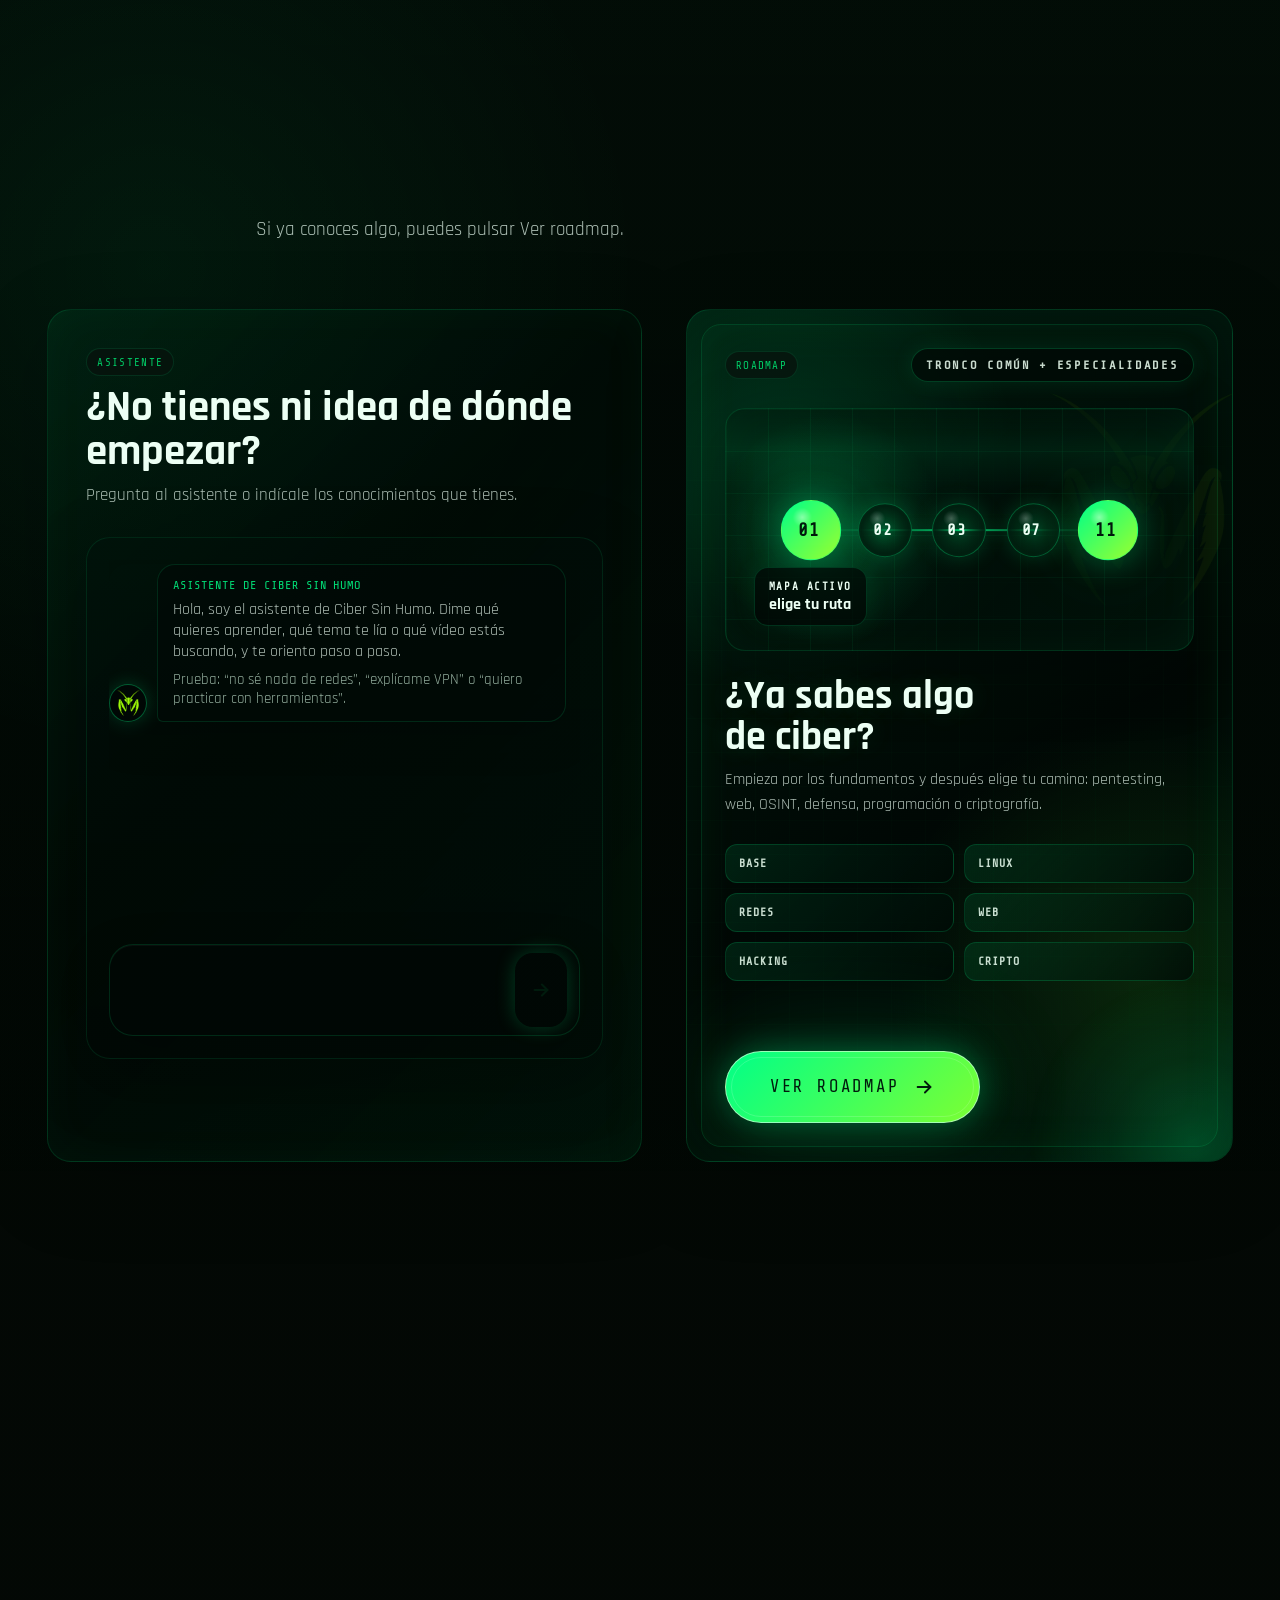
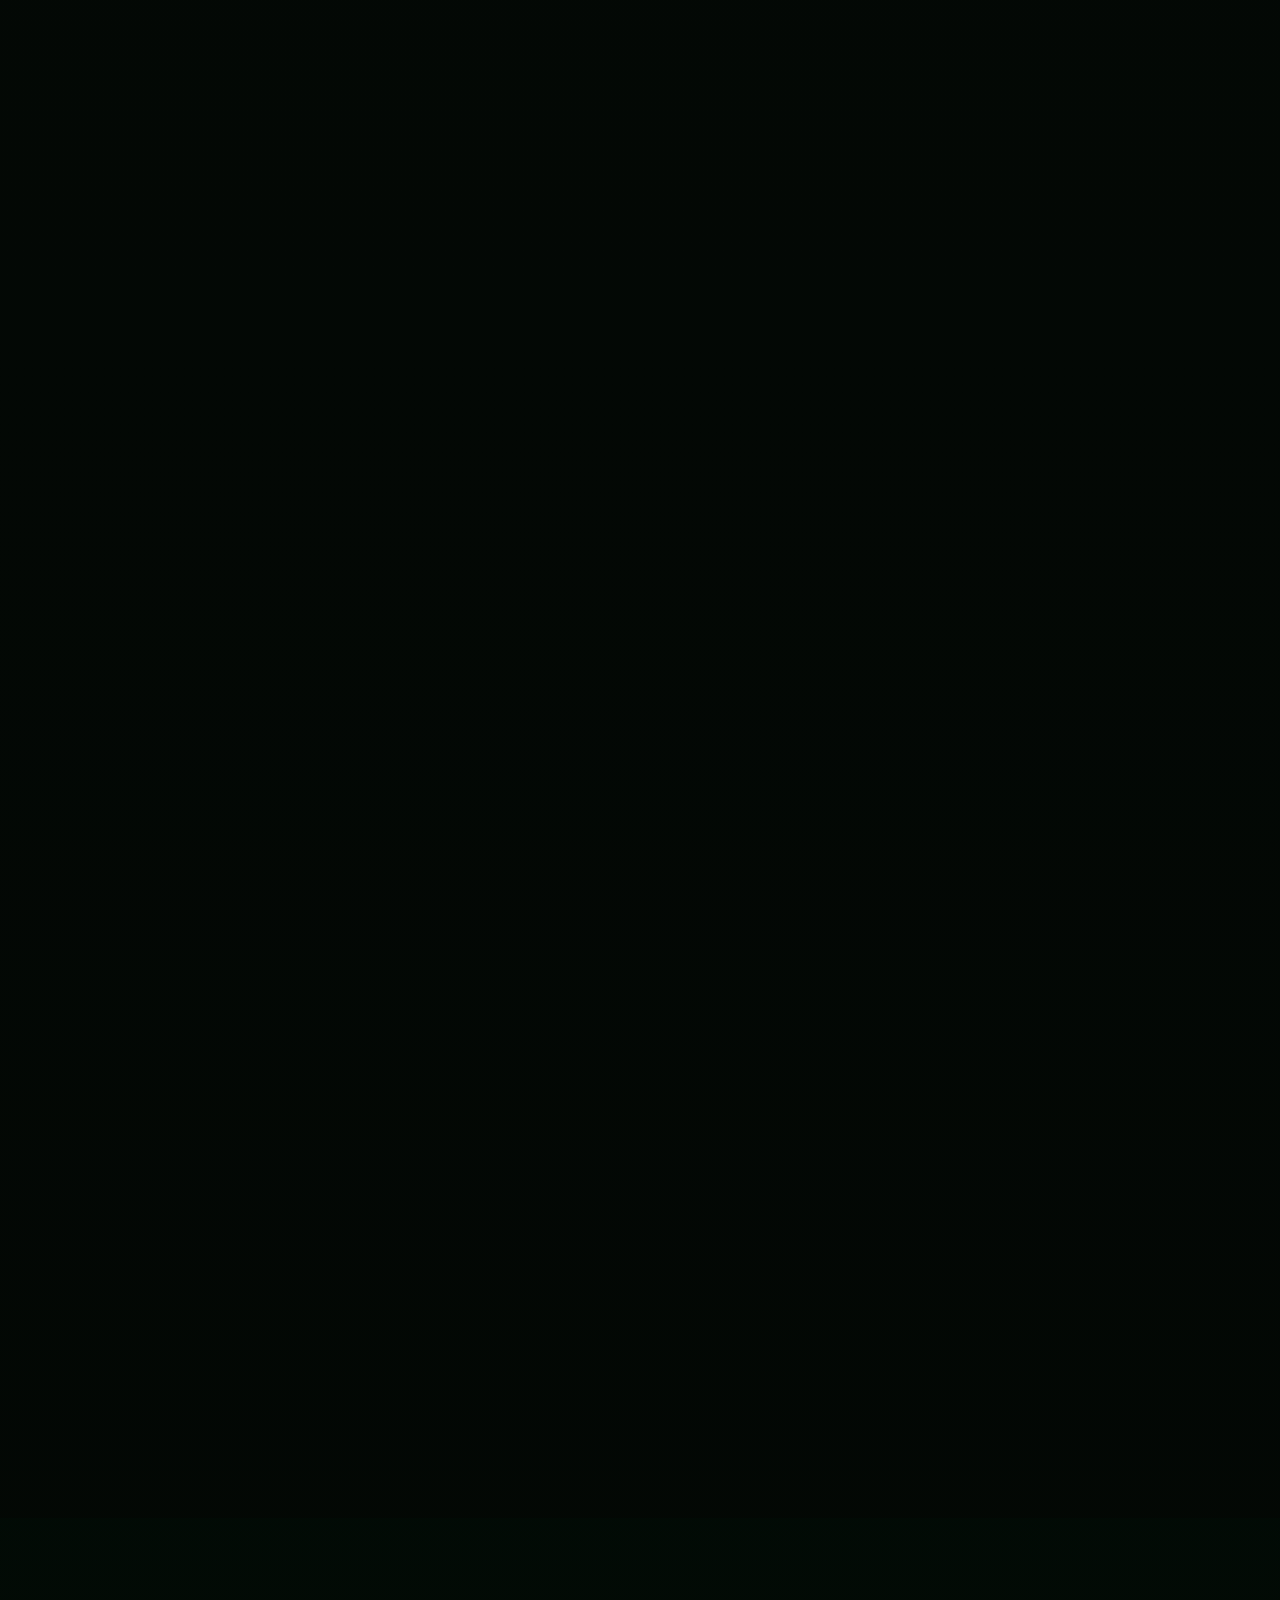
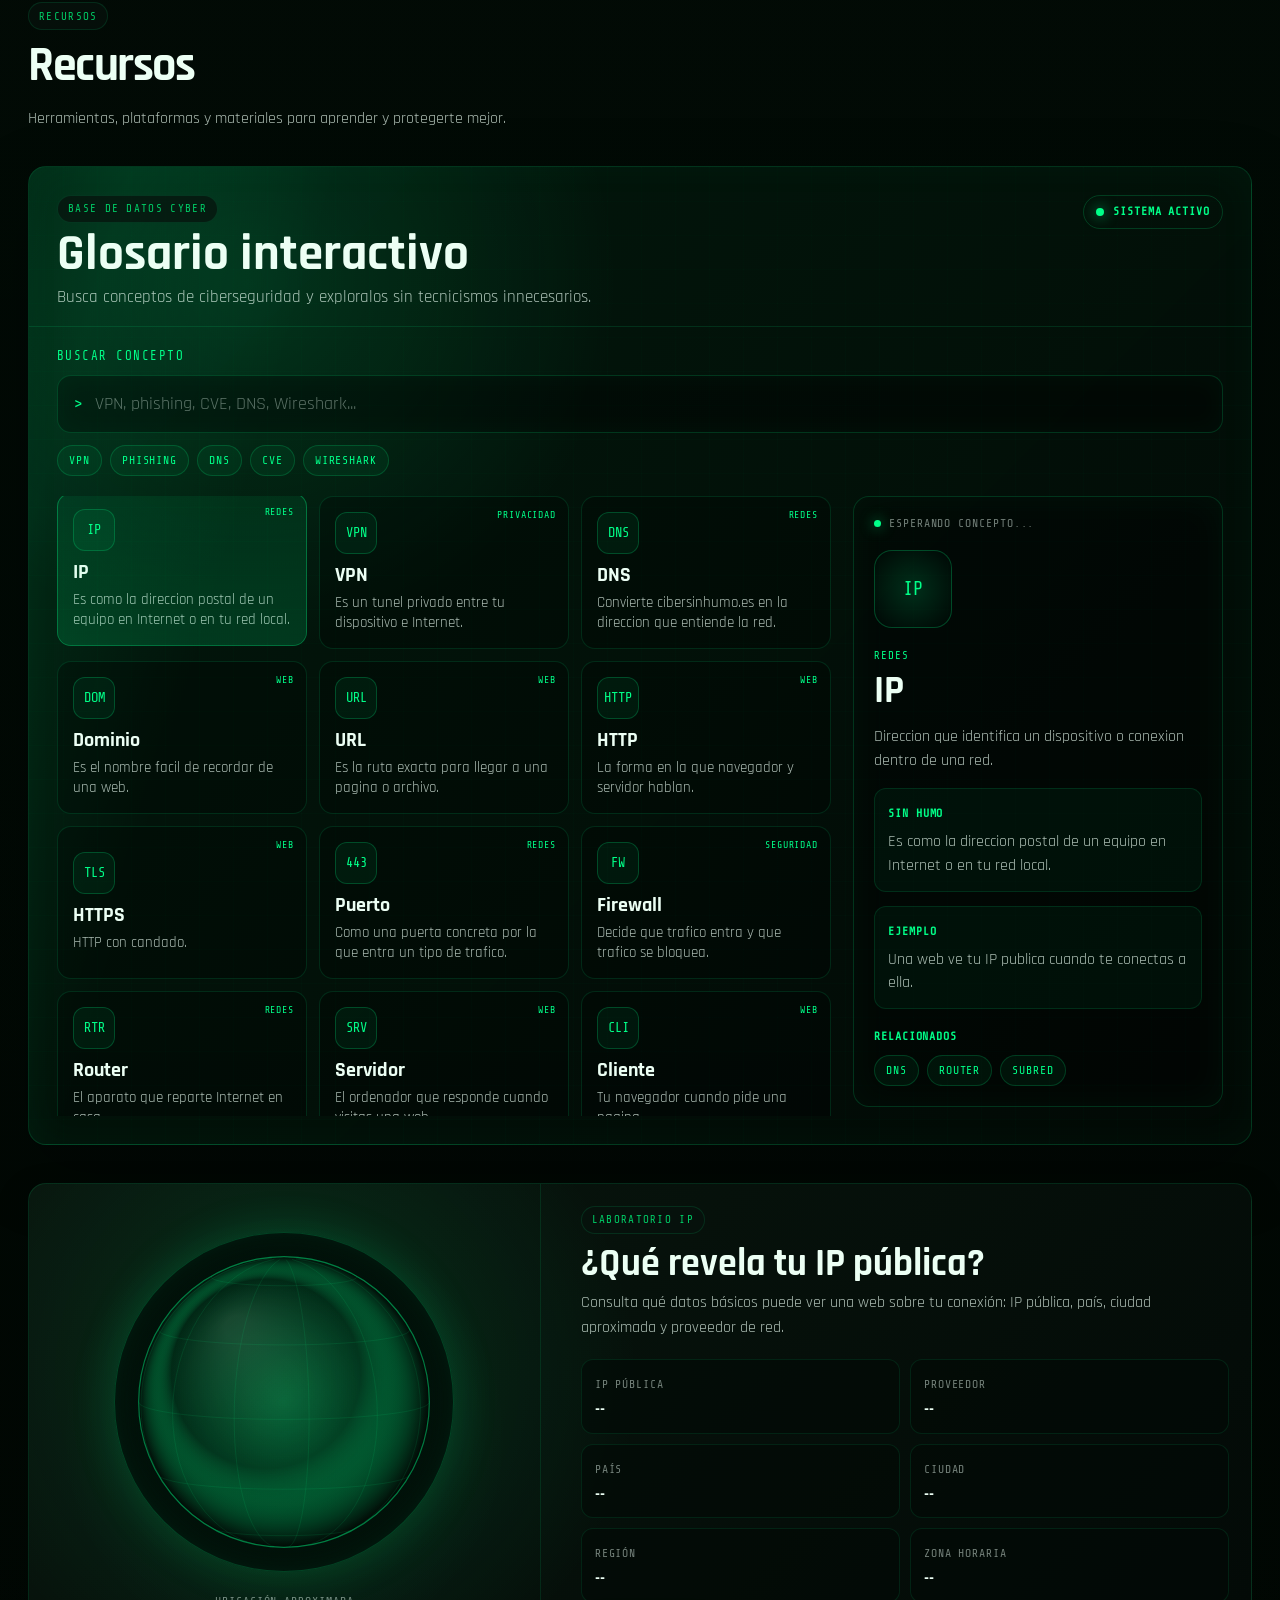
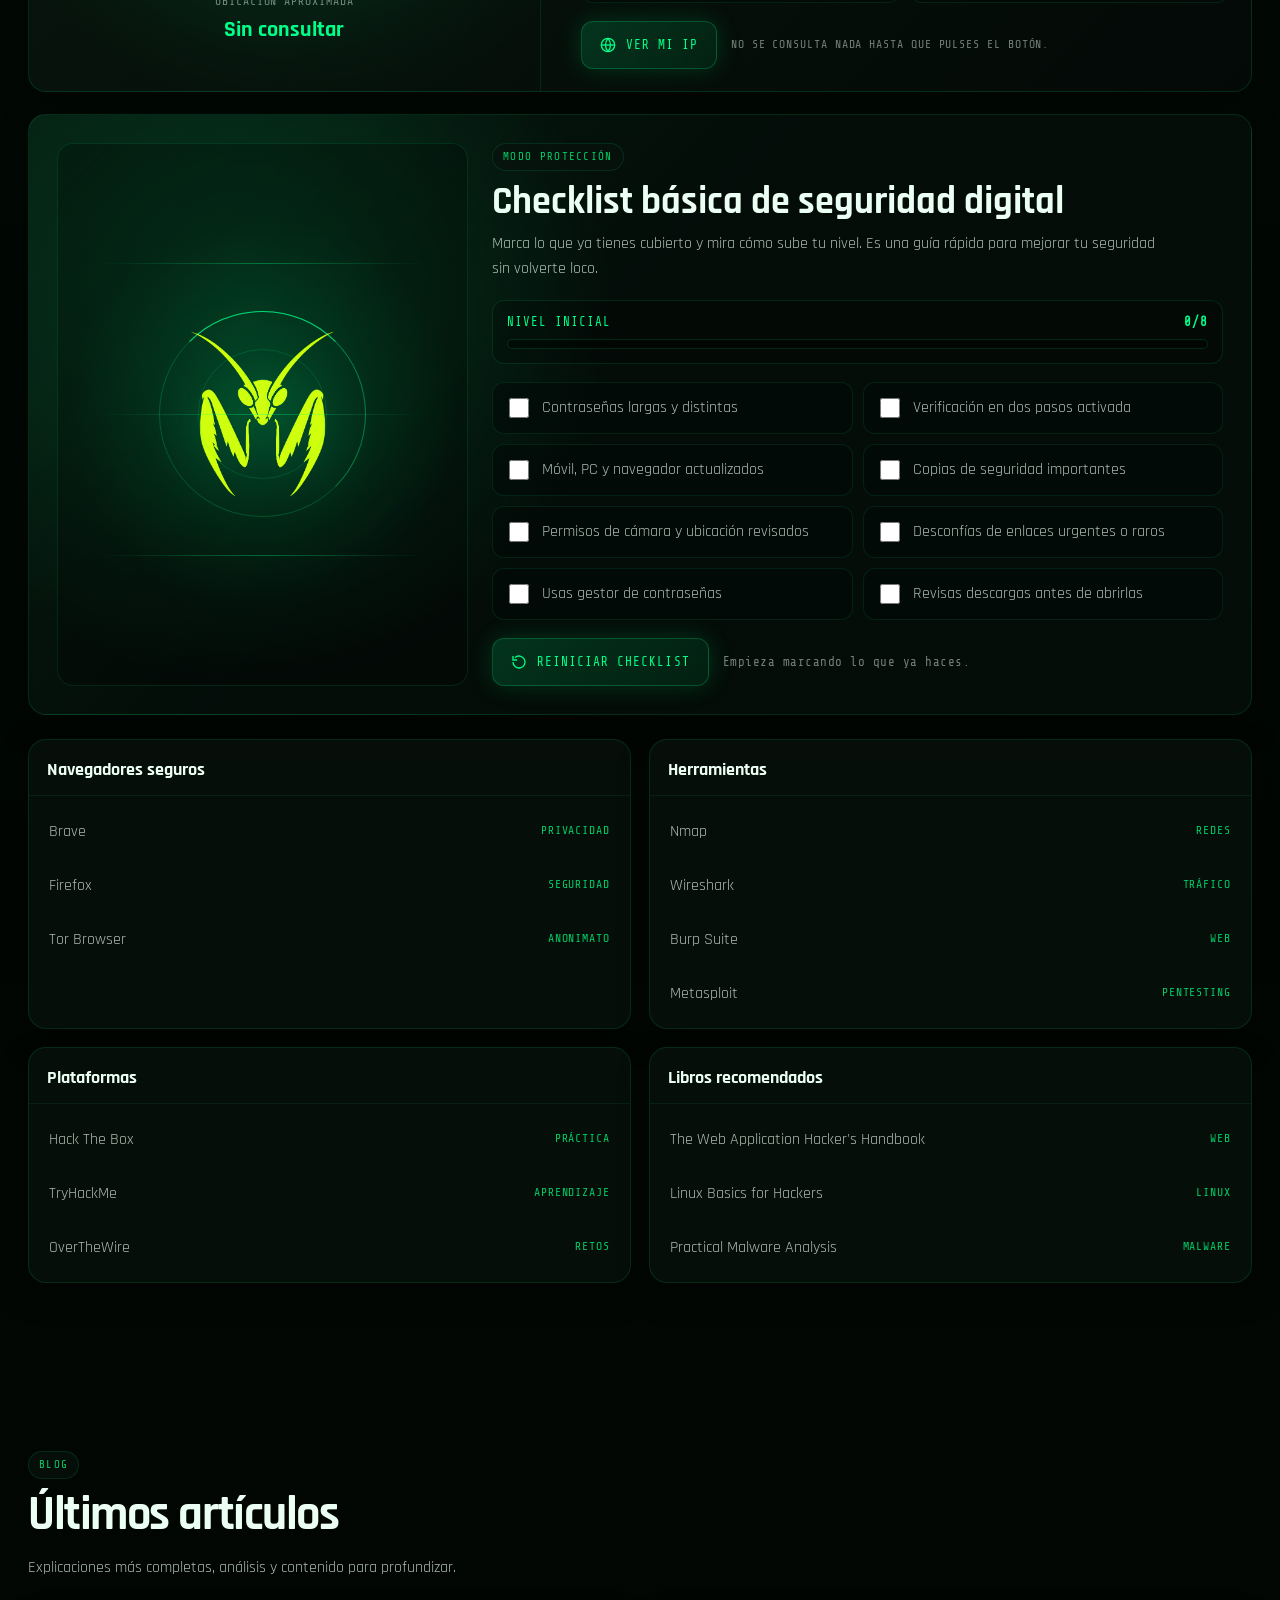
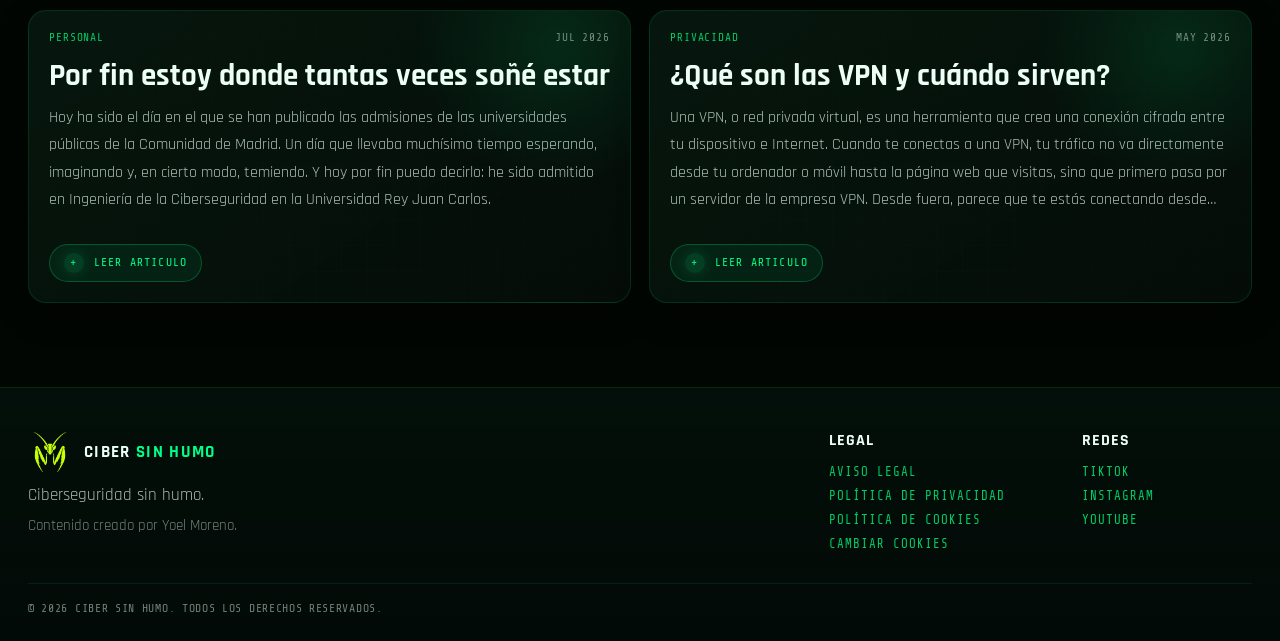
==== commit 788e538e: "Raise displayed subscriber floor to 166 Sync the subscriber minimum across the API and page, and bum" ====
--- a/index.html
+++ b/index.html
@@ -280,7 +280,7 @@
         </div>
         <div class="subscriber-dashboard subscriber-simple">
           <div class="subscriber-hero" aria-label="Suscriptores del canal">
-            <strong><span id="youtube-subs-spotlight">152</span></strong>
+            <strong><span id="youtube-subs-spotlight">166</span></strong>
             <span>suscriptores</span>
             <a class="channel-link" href="https://www.youtube.com/@cibersinhumo" target="_blank" rel="noopener">Ir al canal</a>
           </div>
@@ -881,6 +881,6 @@
     }, { once: true });
   }());
 </script>
-<script src="script.js?v=155"></script>
+<script src="script.js?v=156"></script>
 </body>
 </html>
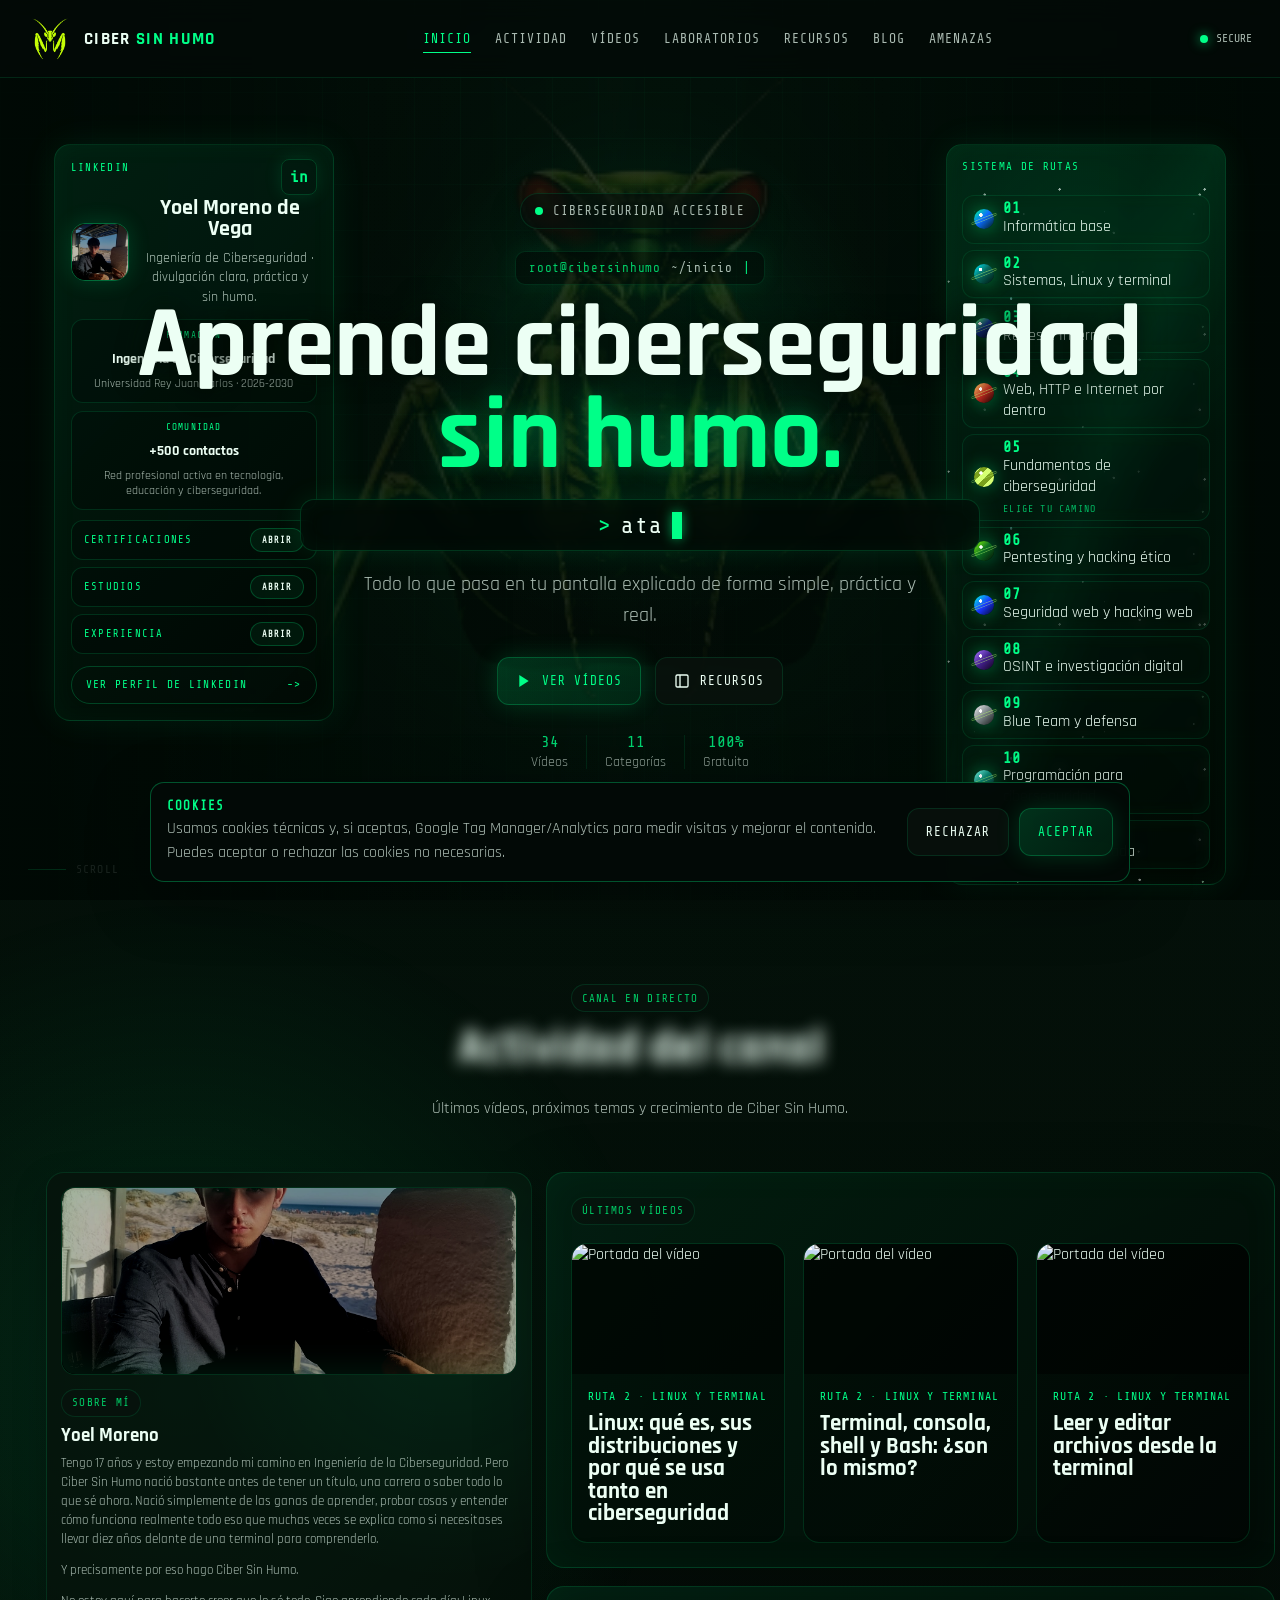
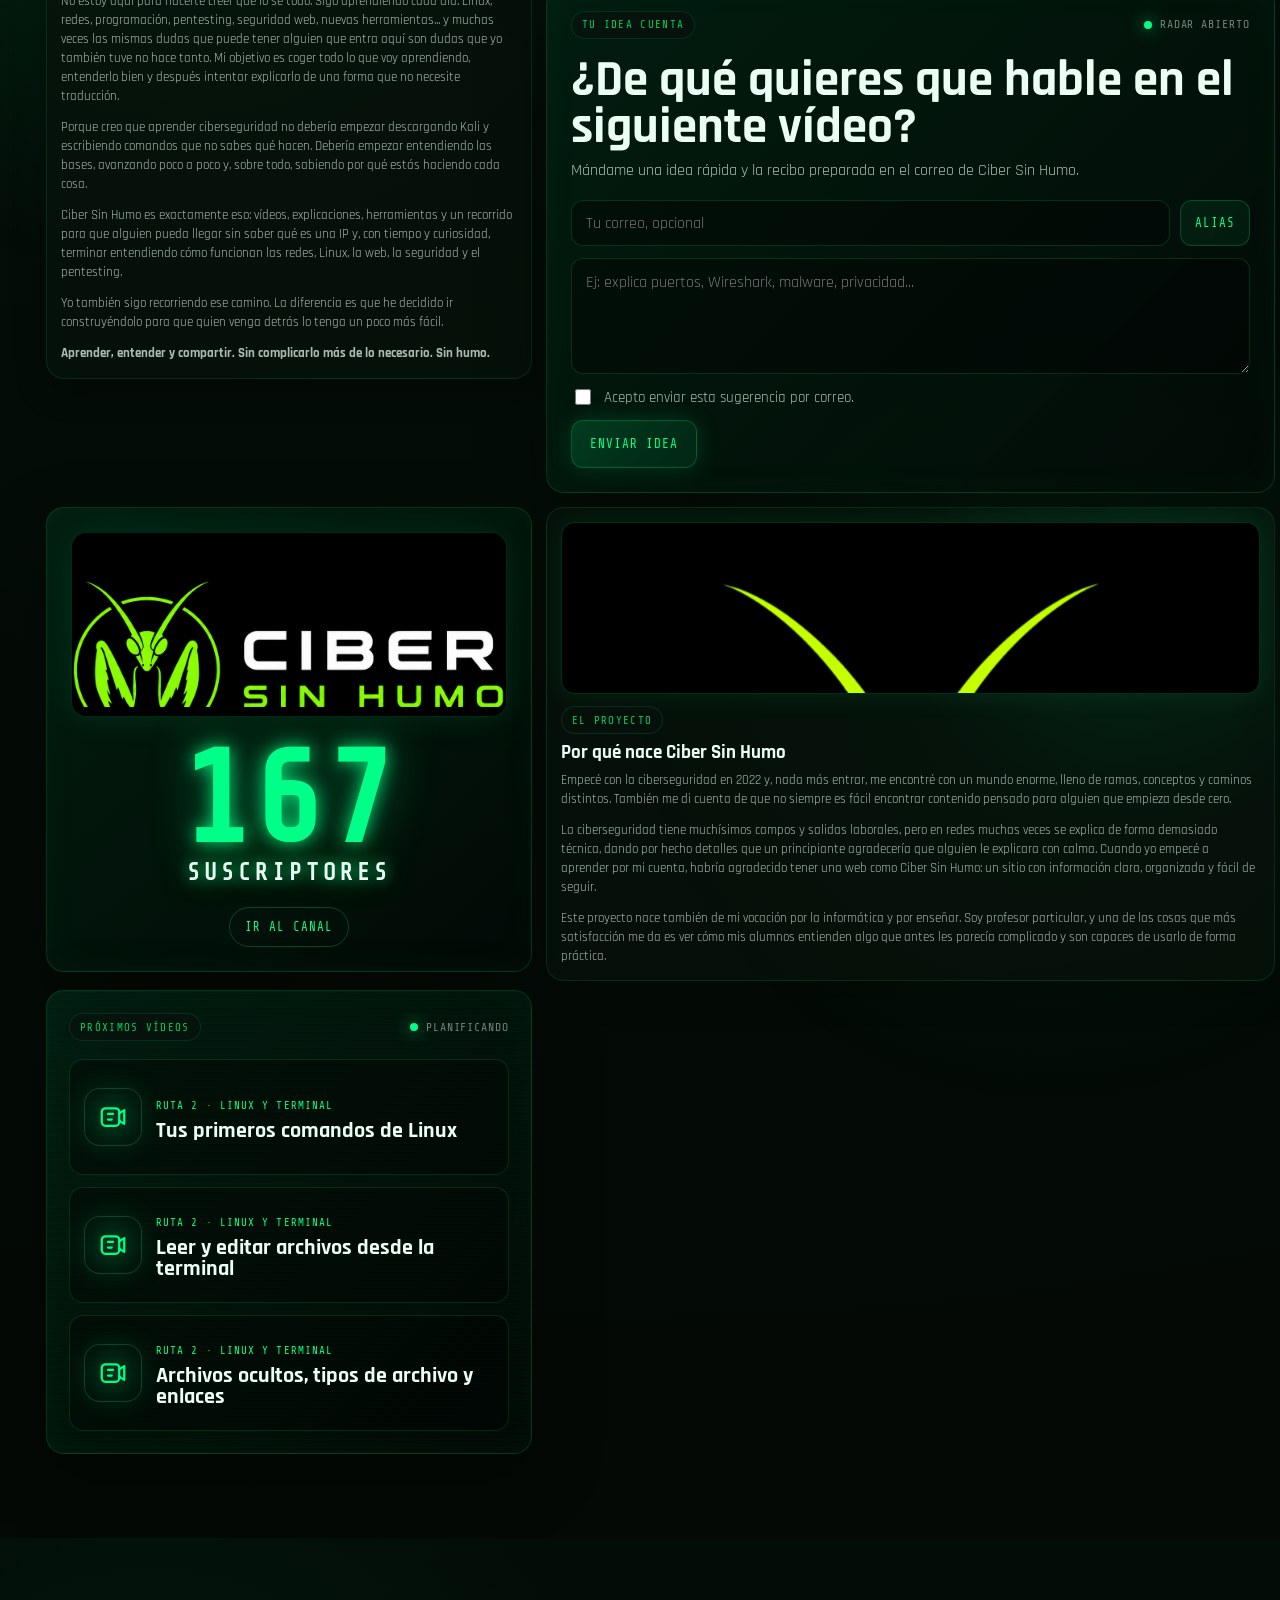
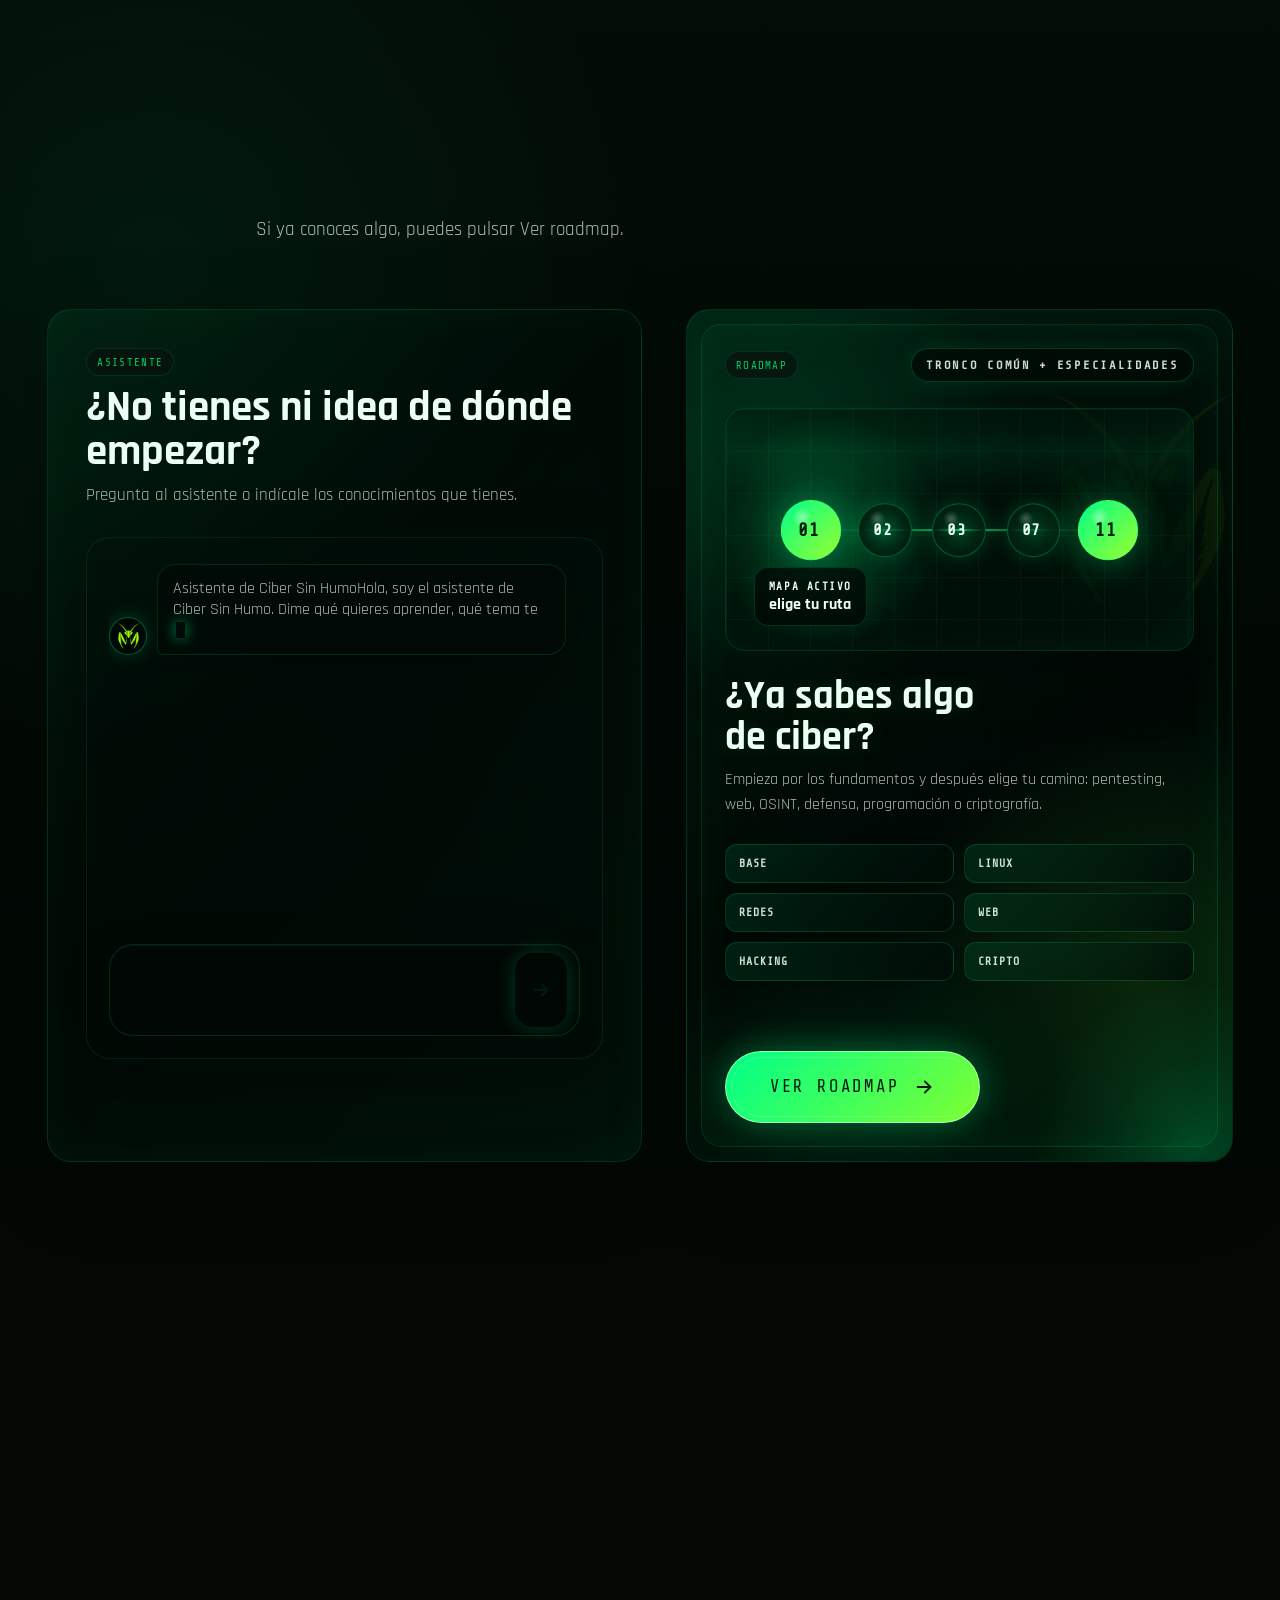
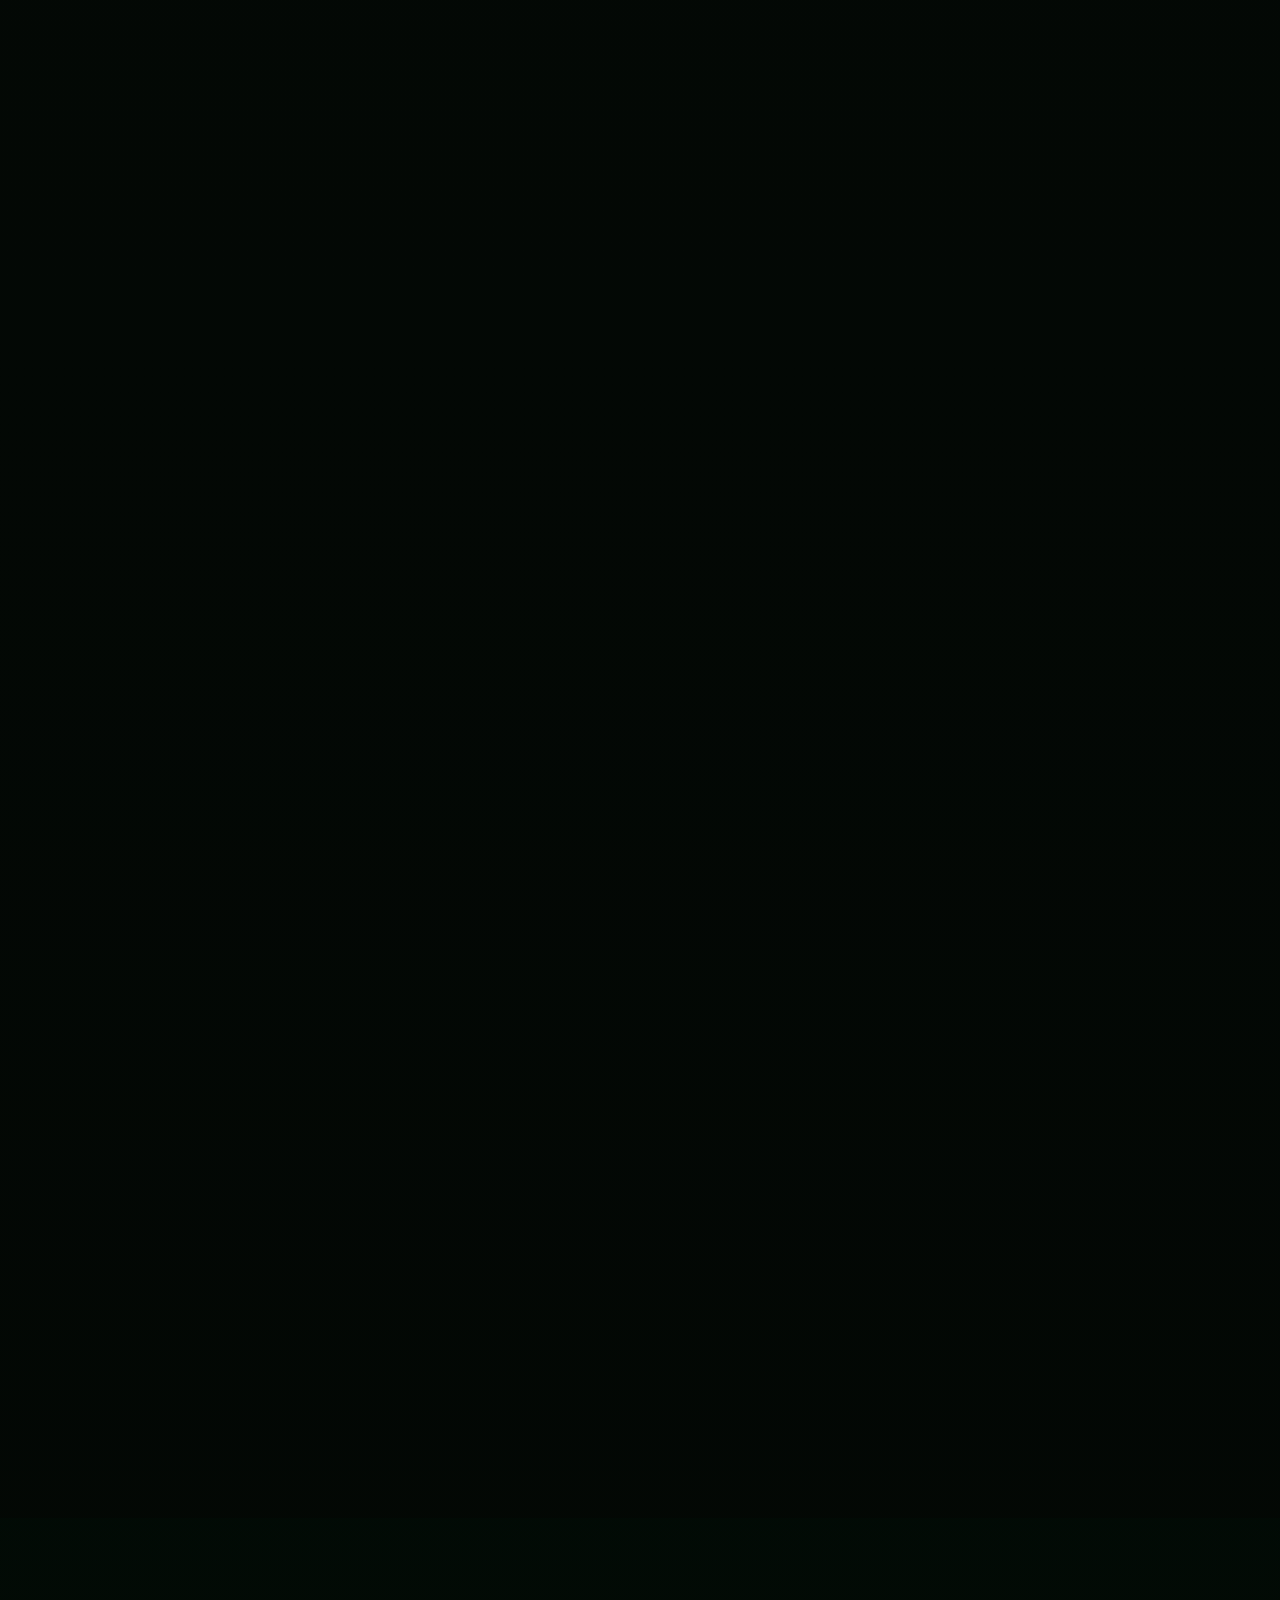
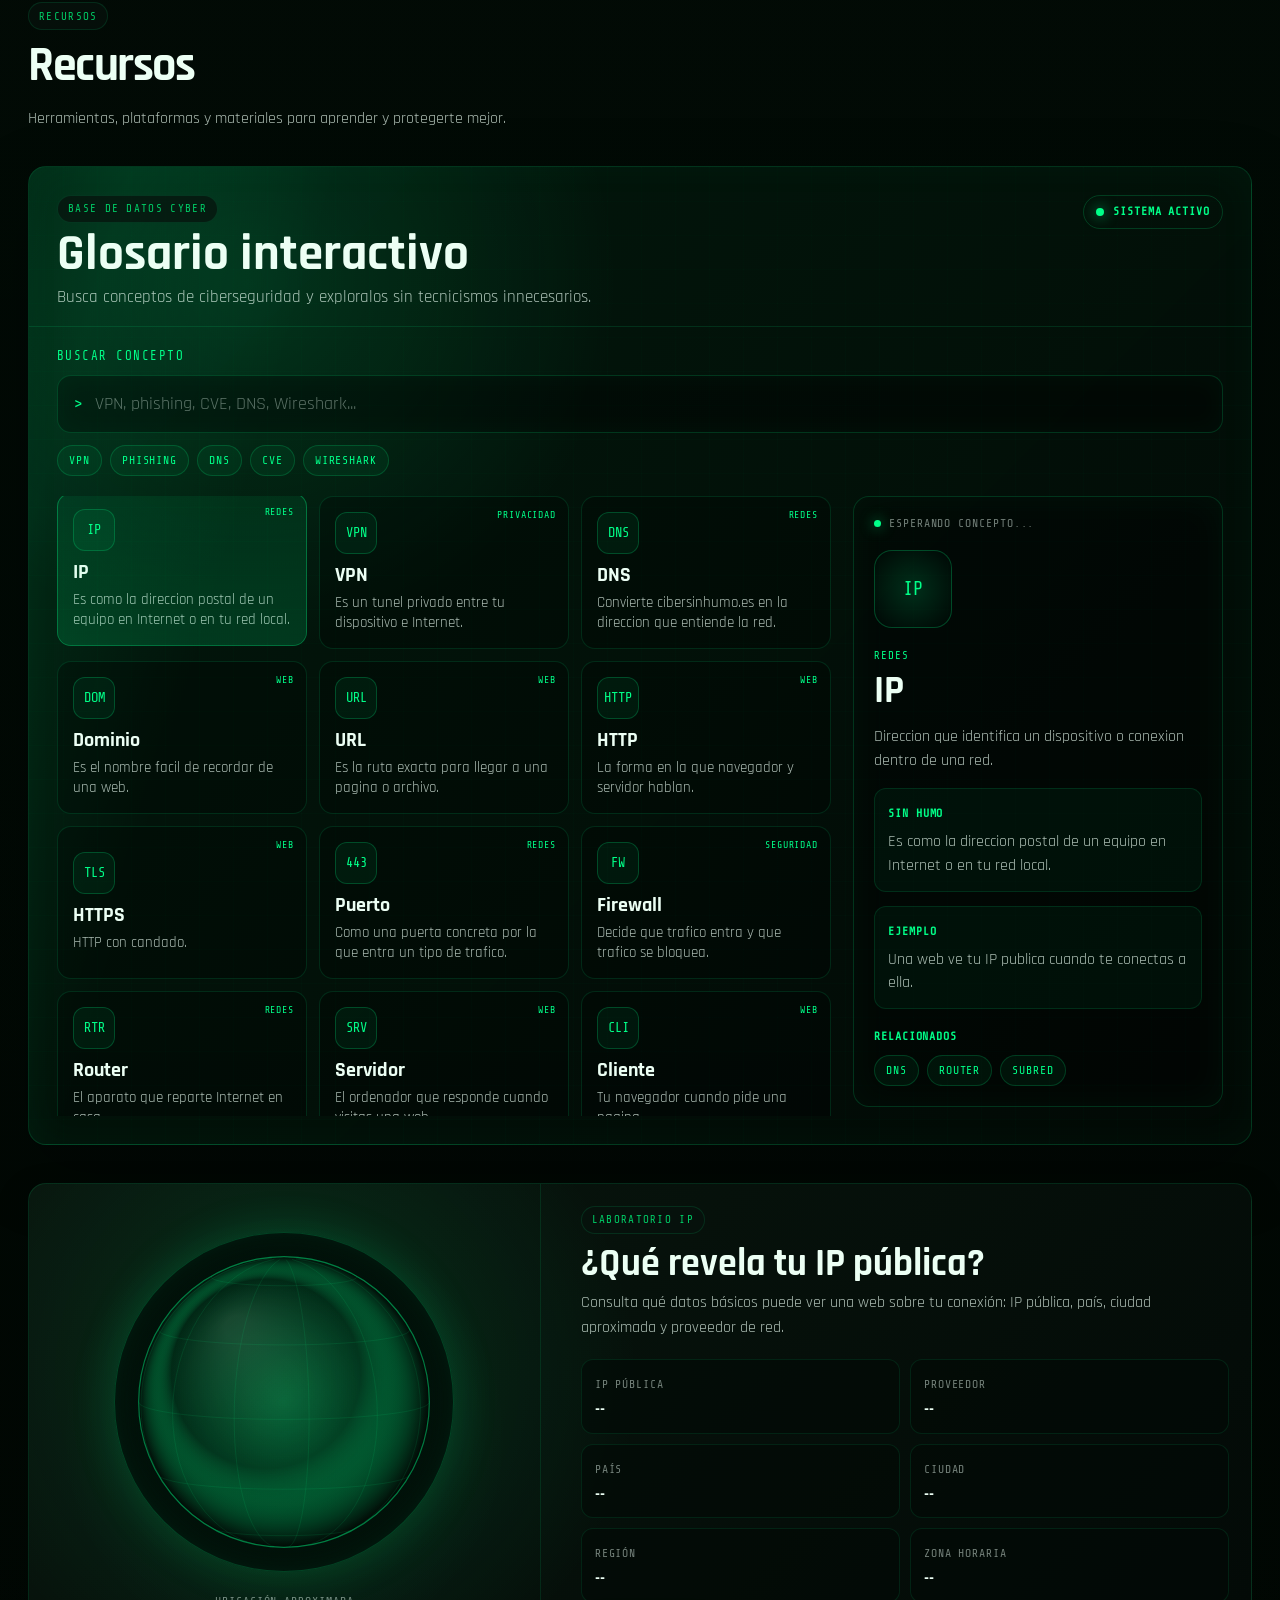
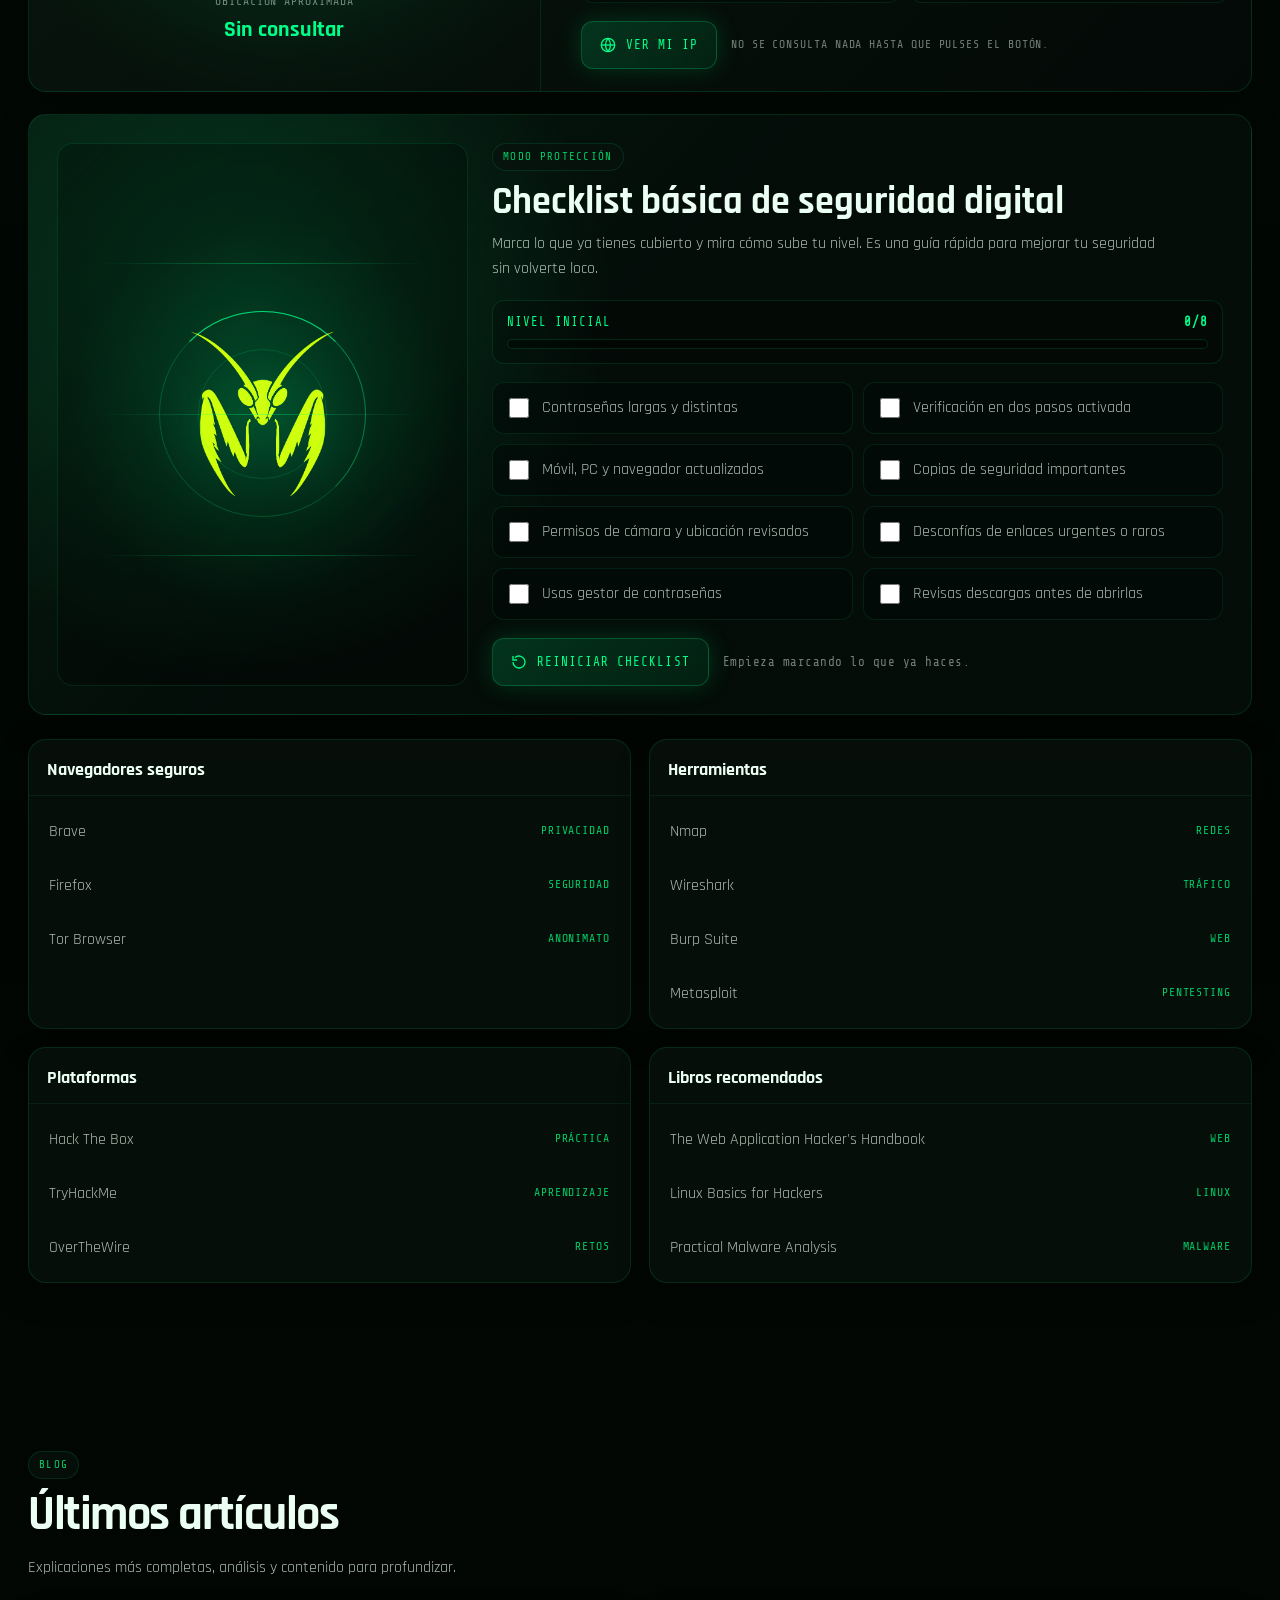
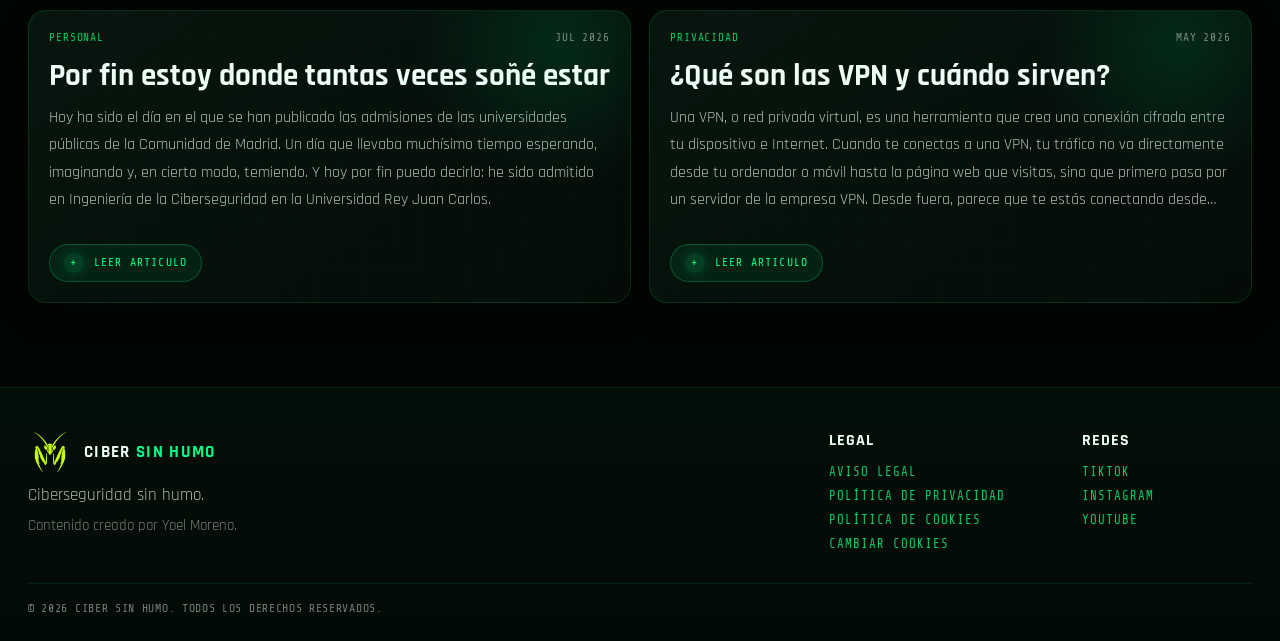
==== commit 3646d680: "Update subscriber minimum to 167 Set the minimum visible subscriber count to 167 in the API, page, a" ====
--- a/index.html
+++ b/index.html
@@ -280,7 +280,7 @@
         </div>
         <div class="subscriber-dashboard subscriber-simple">
           <div class="subscriber-hero" aria-label="Suscriptores del canal">
-            <strong><span id="youtube-subs-spotlight">166</span></strong>
+            <strong><span id="youtube-subs-spotlight">167</span></strong>
             <span>suscriptores</span>
             <a class="channel-link" href="https://www.youtube.com/@cibersinhumo" target="_blank" rel="noopener">Ir al canal</a>
           </div>
@@ -881,6 +881,6 @@
     }, { once: true });
   }());
 </script>
-<script src="script.js?v=156"></script>
+<script src="script.js?v=157"></script>
 </body>
 </html>
